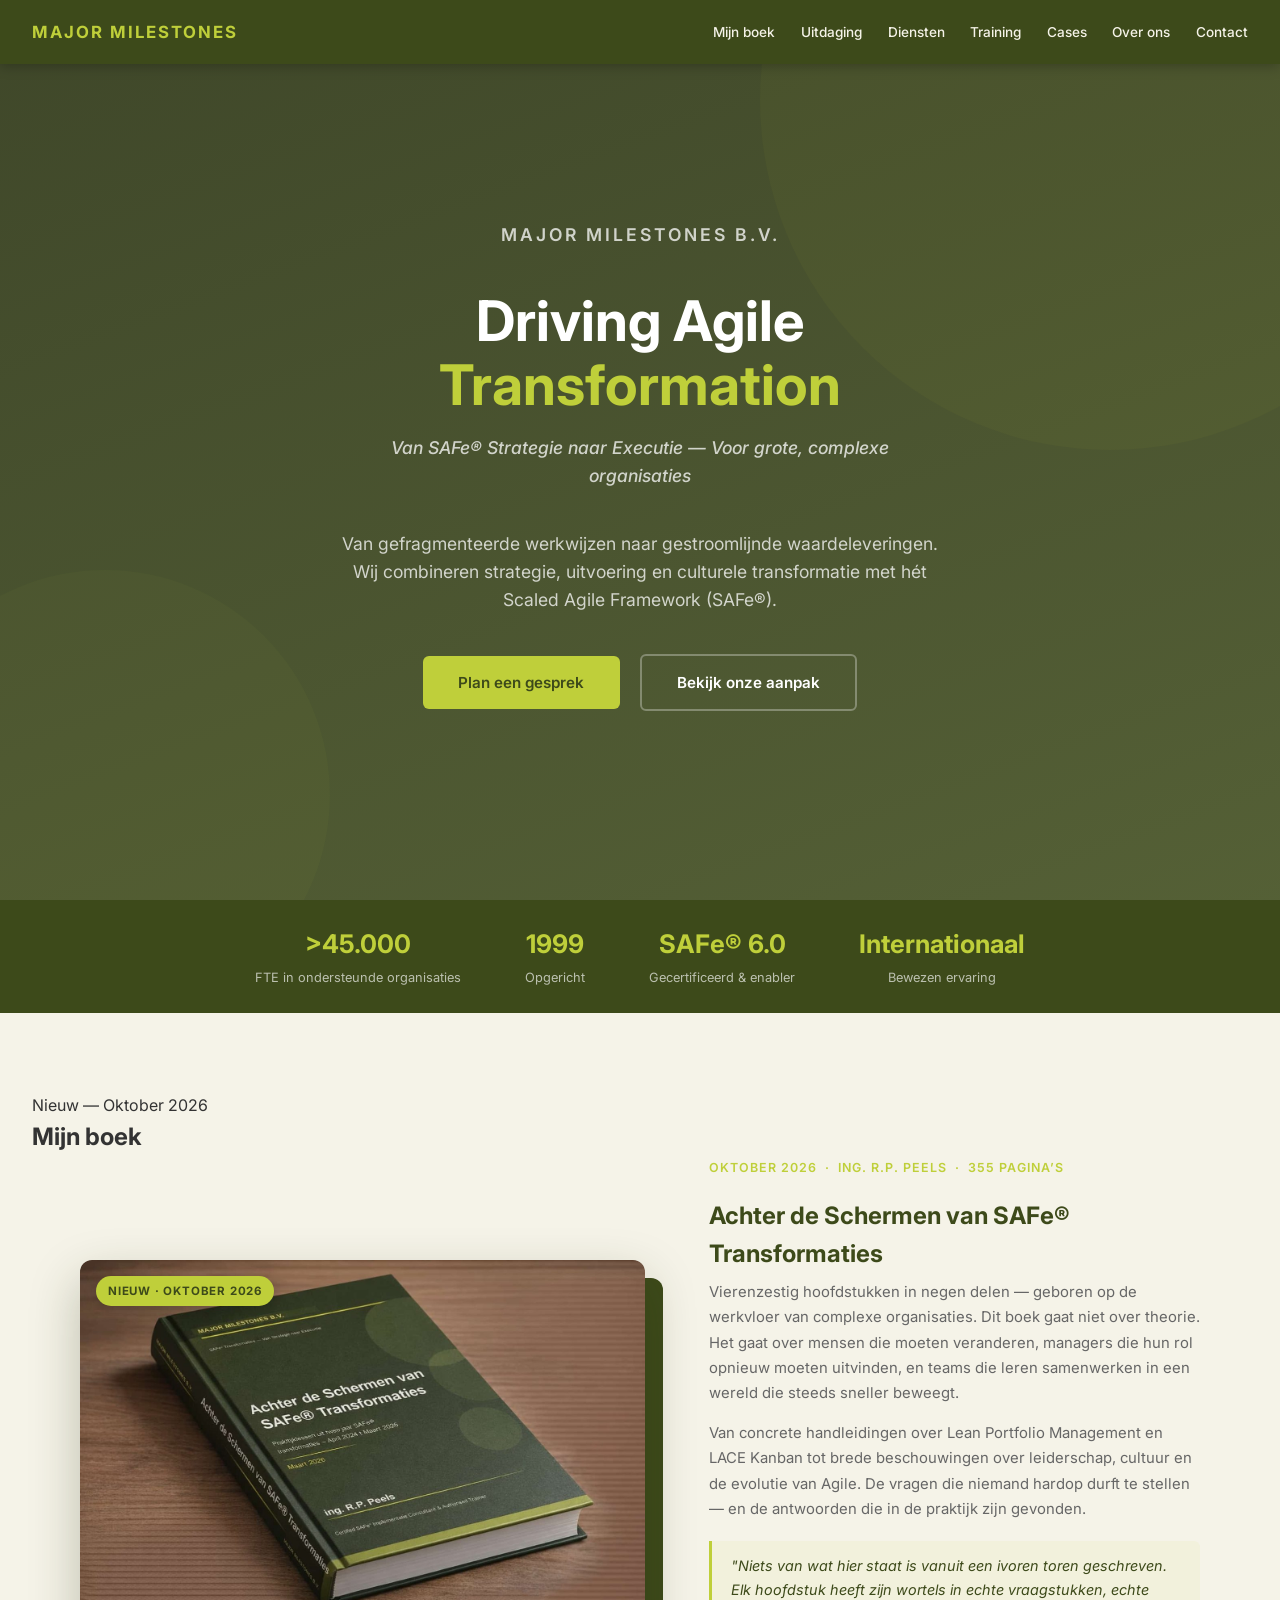
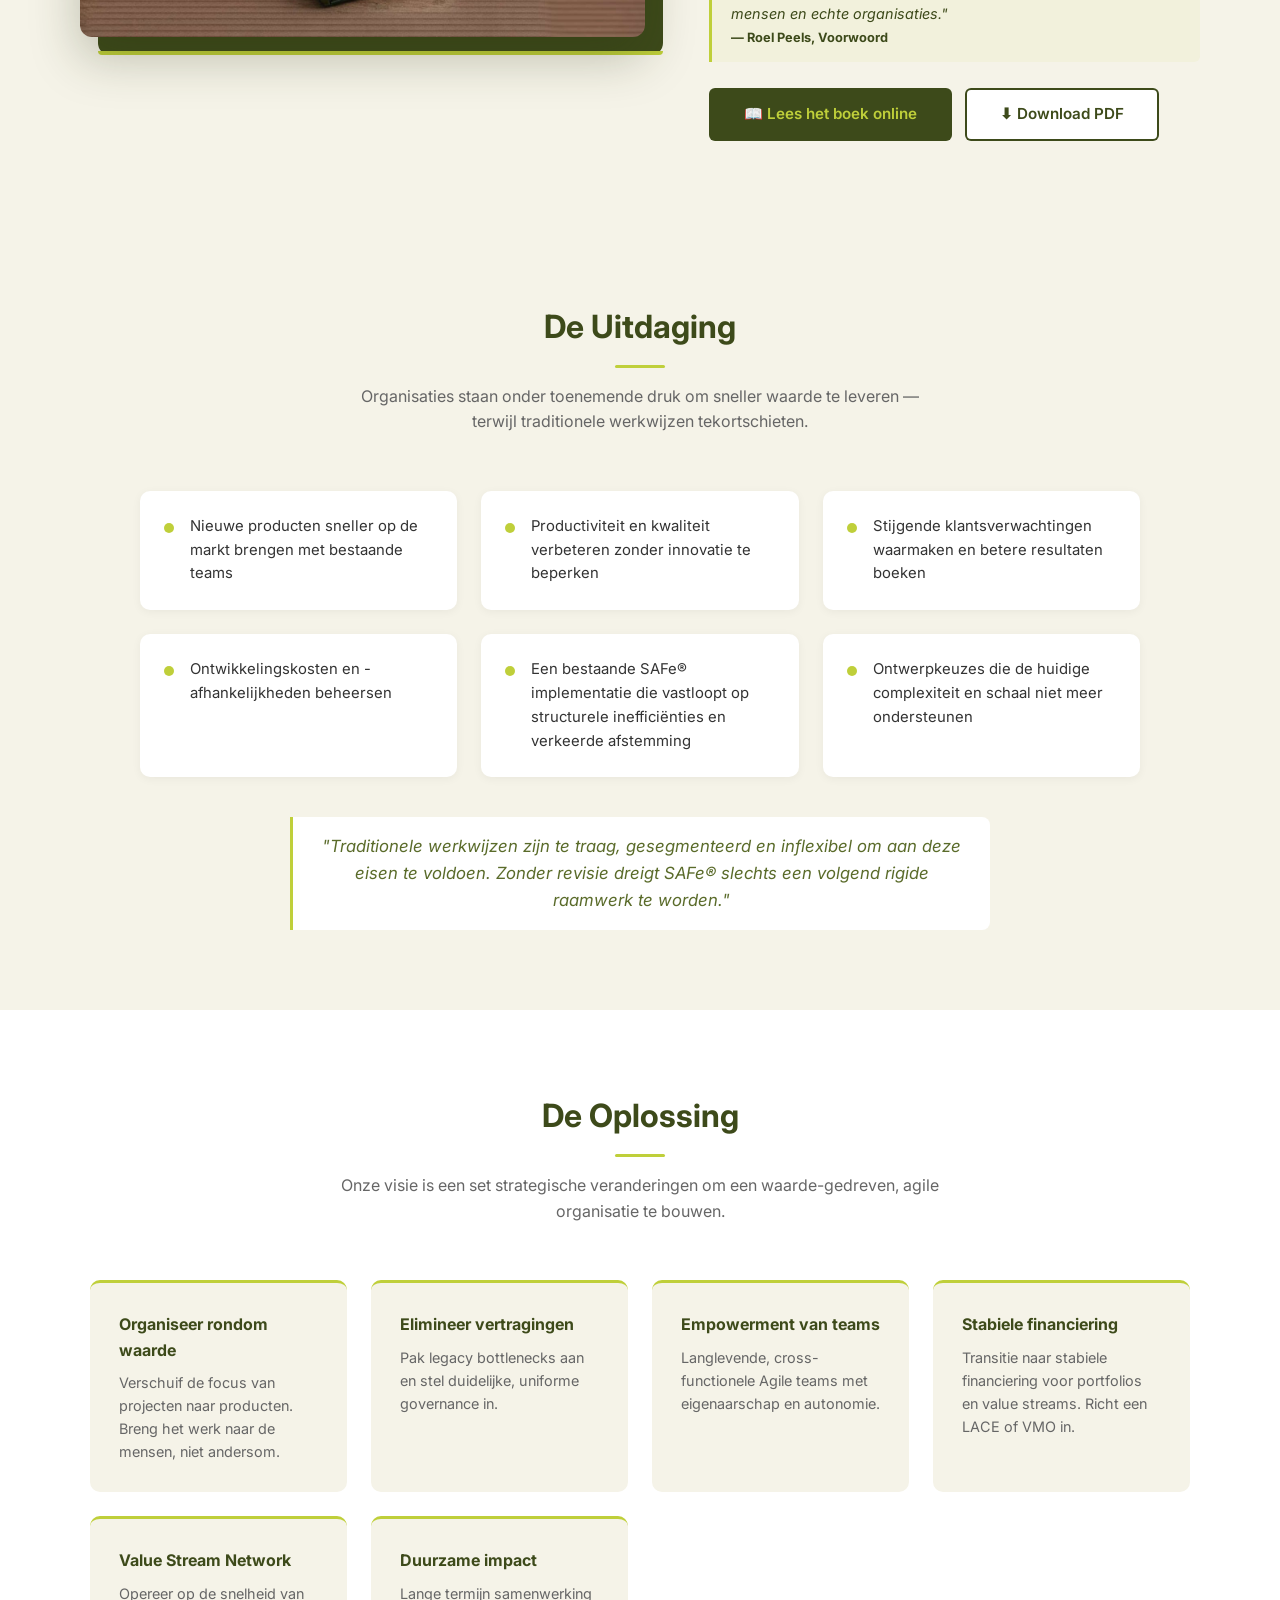
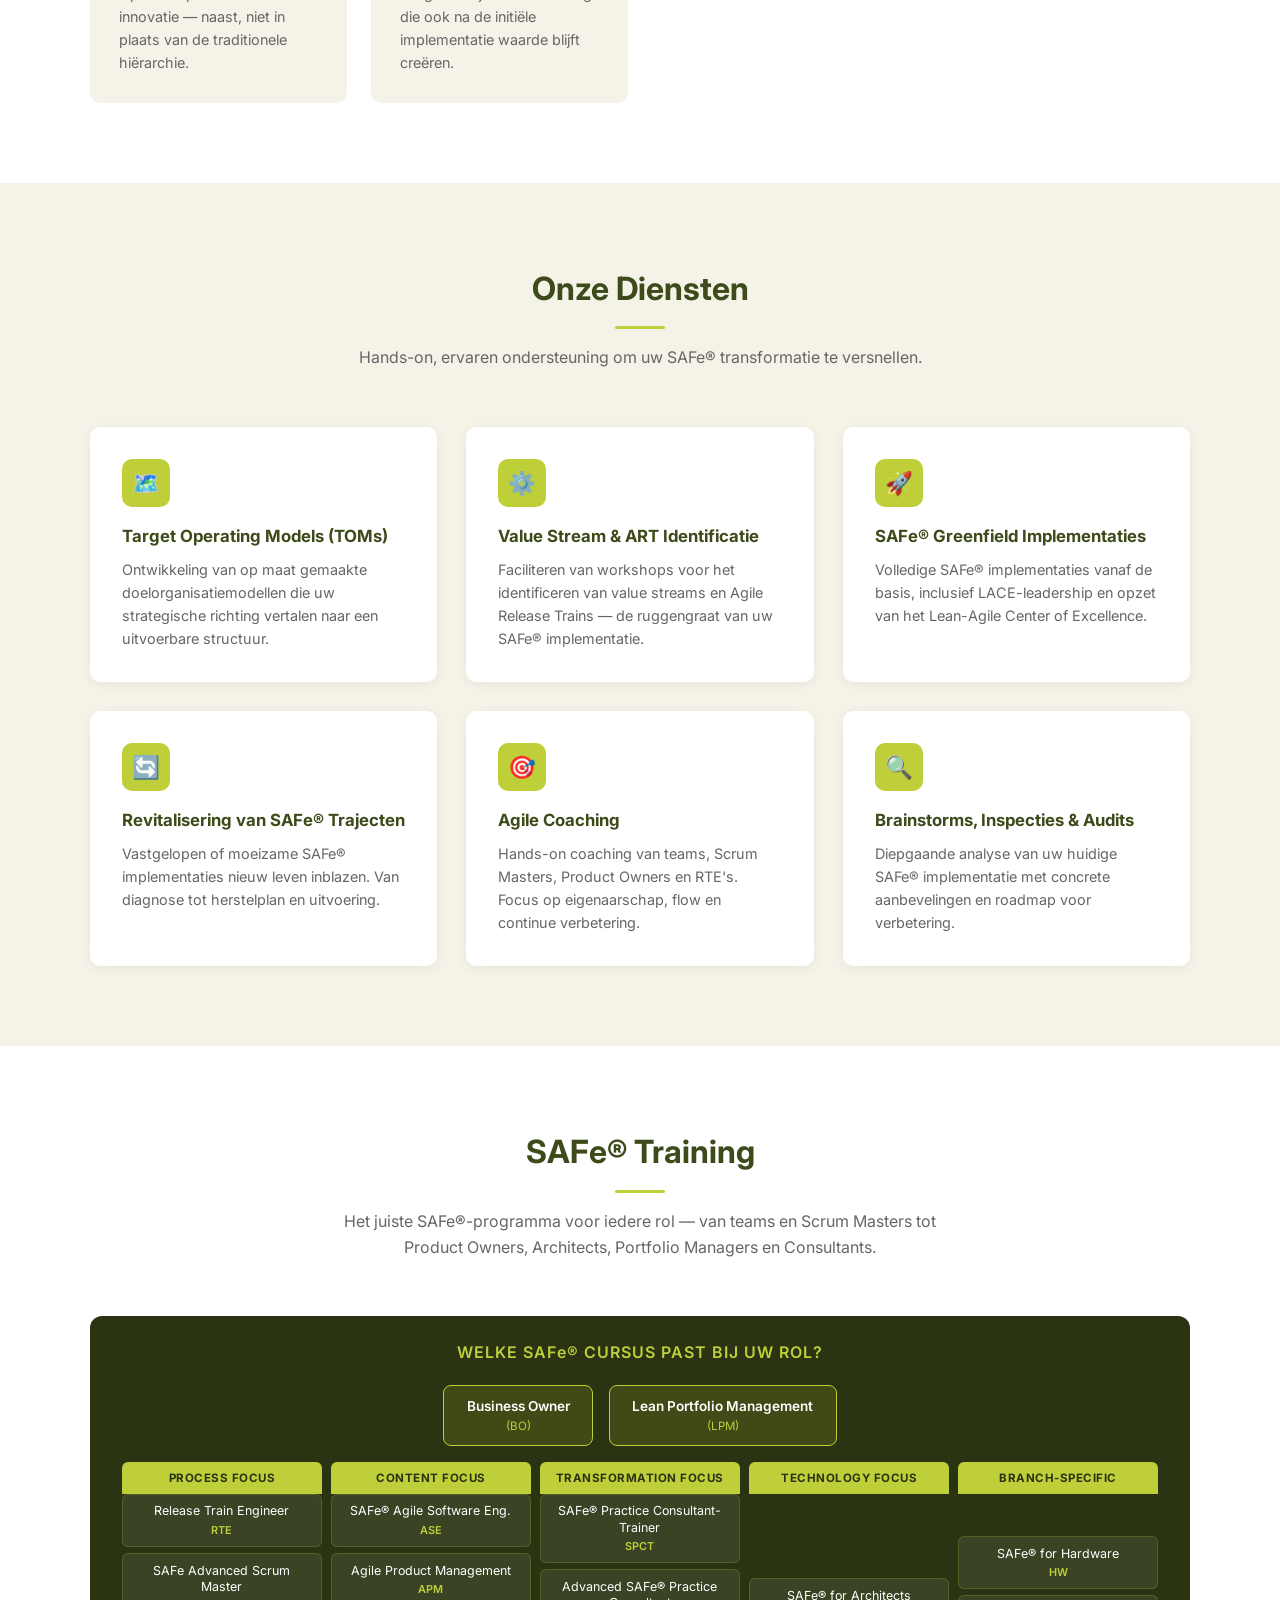
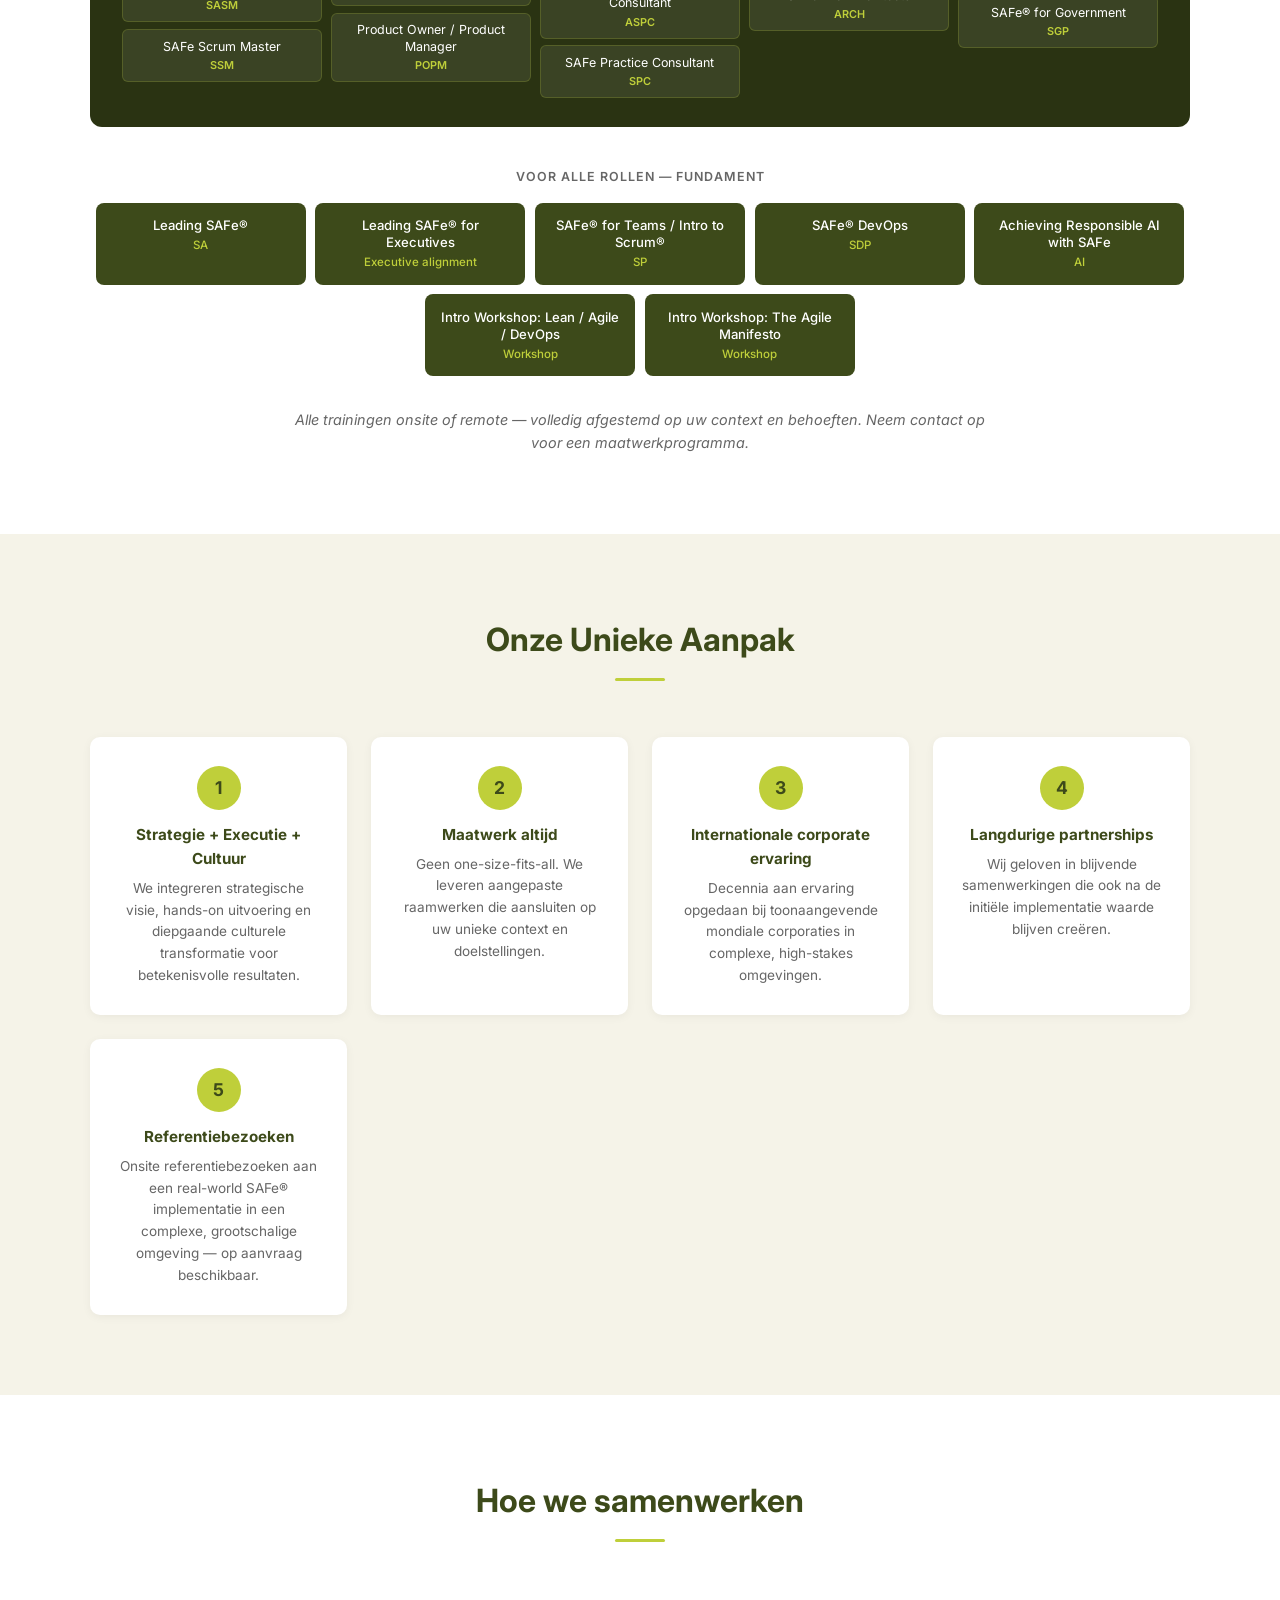
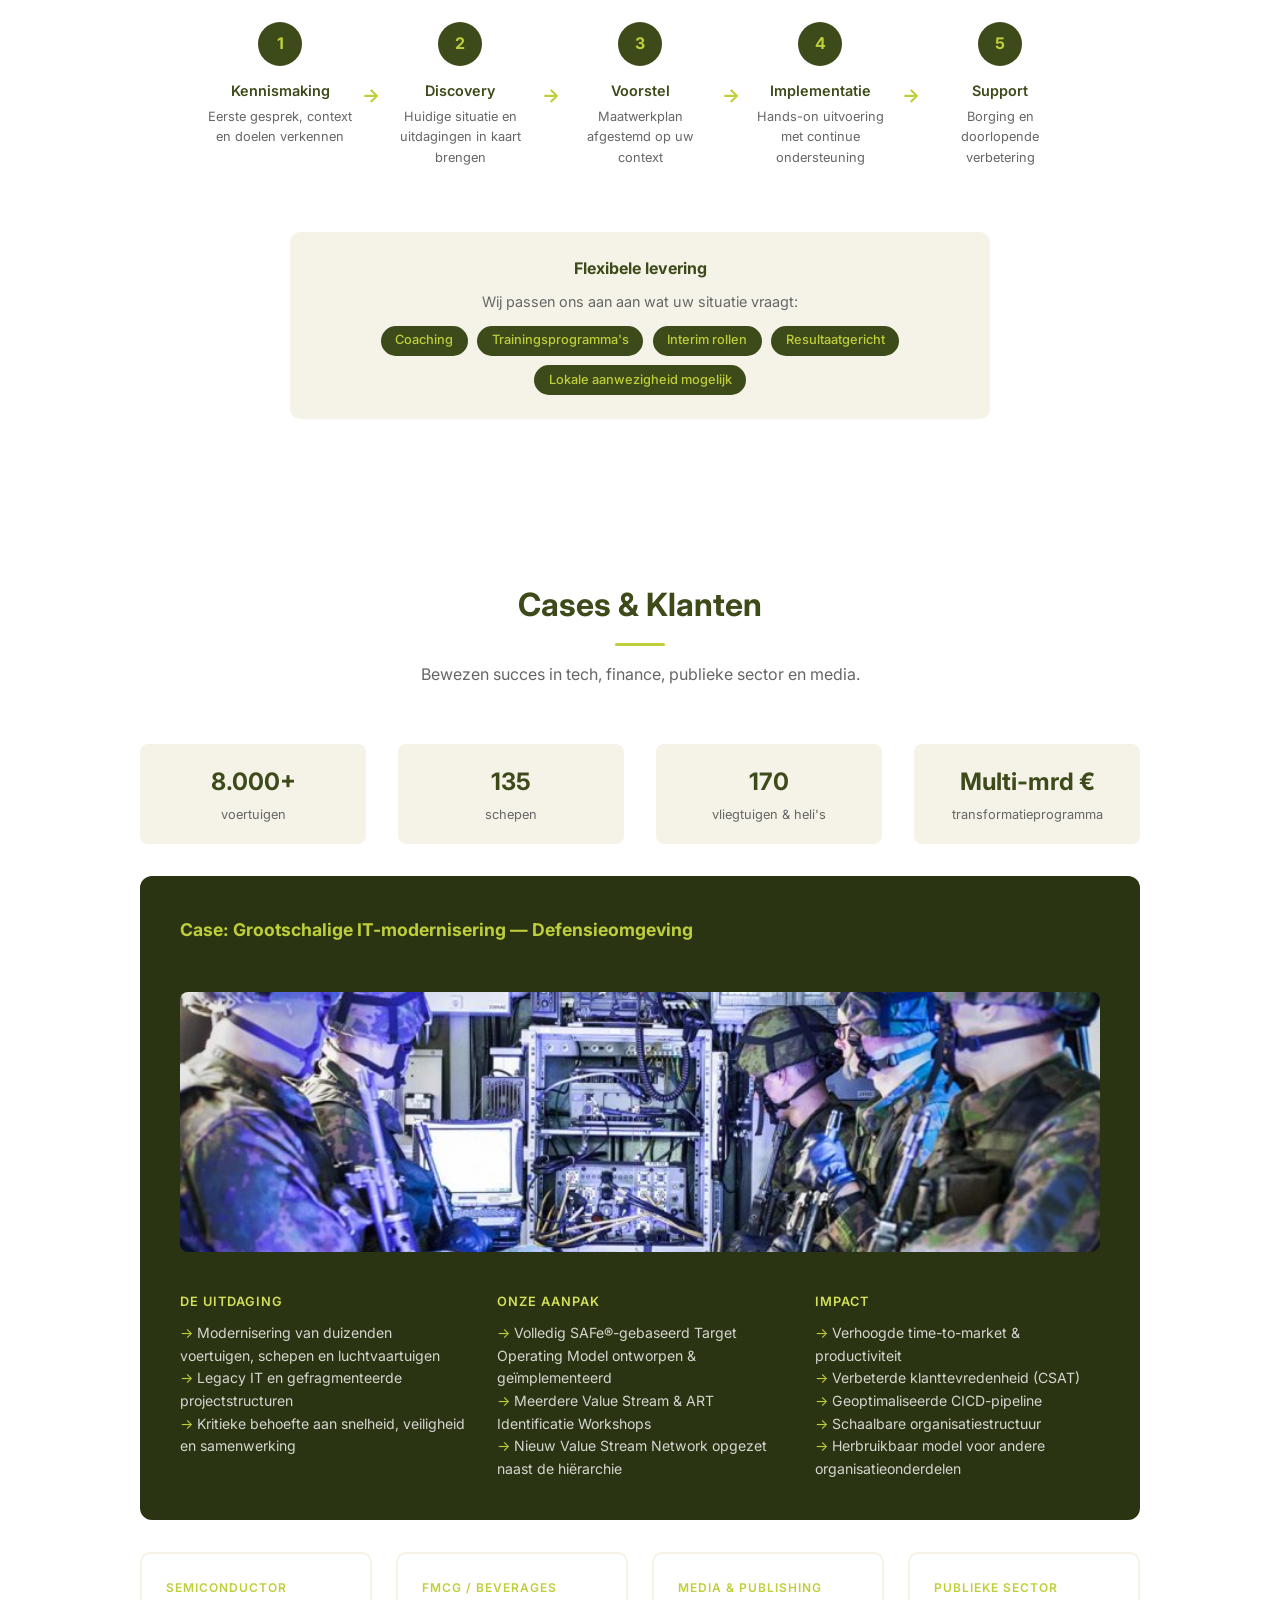
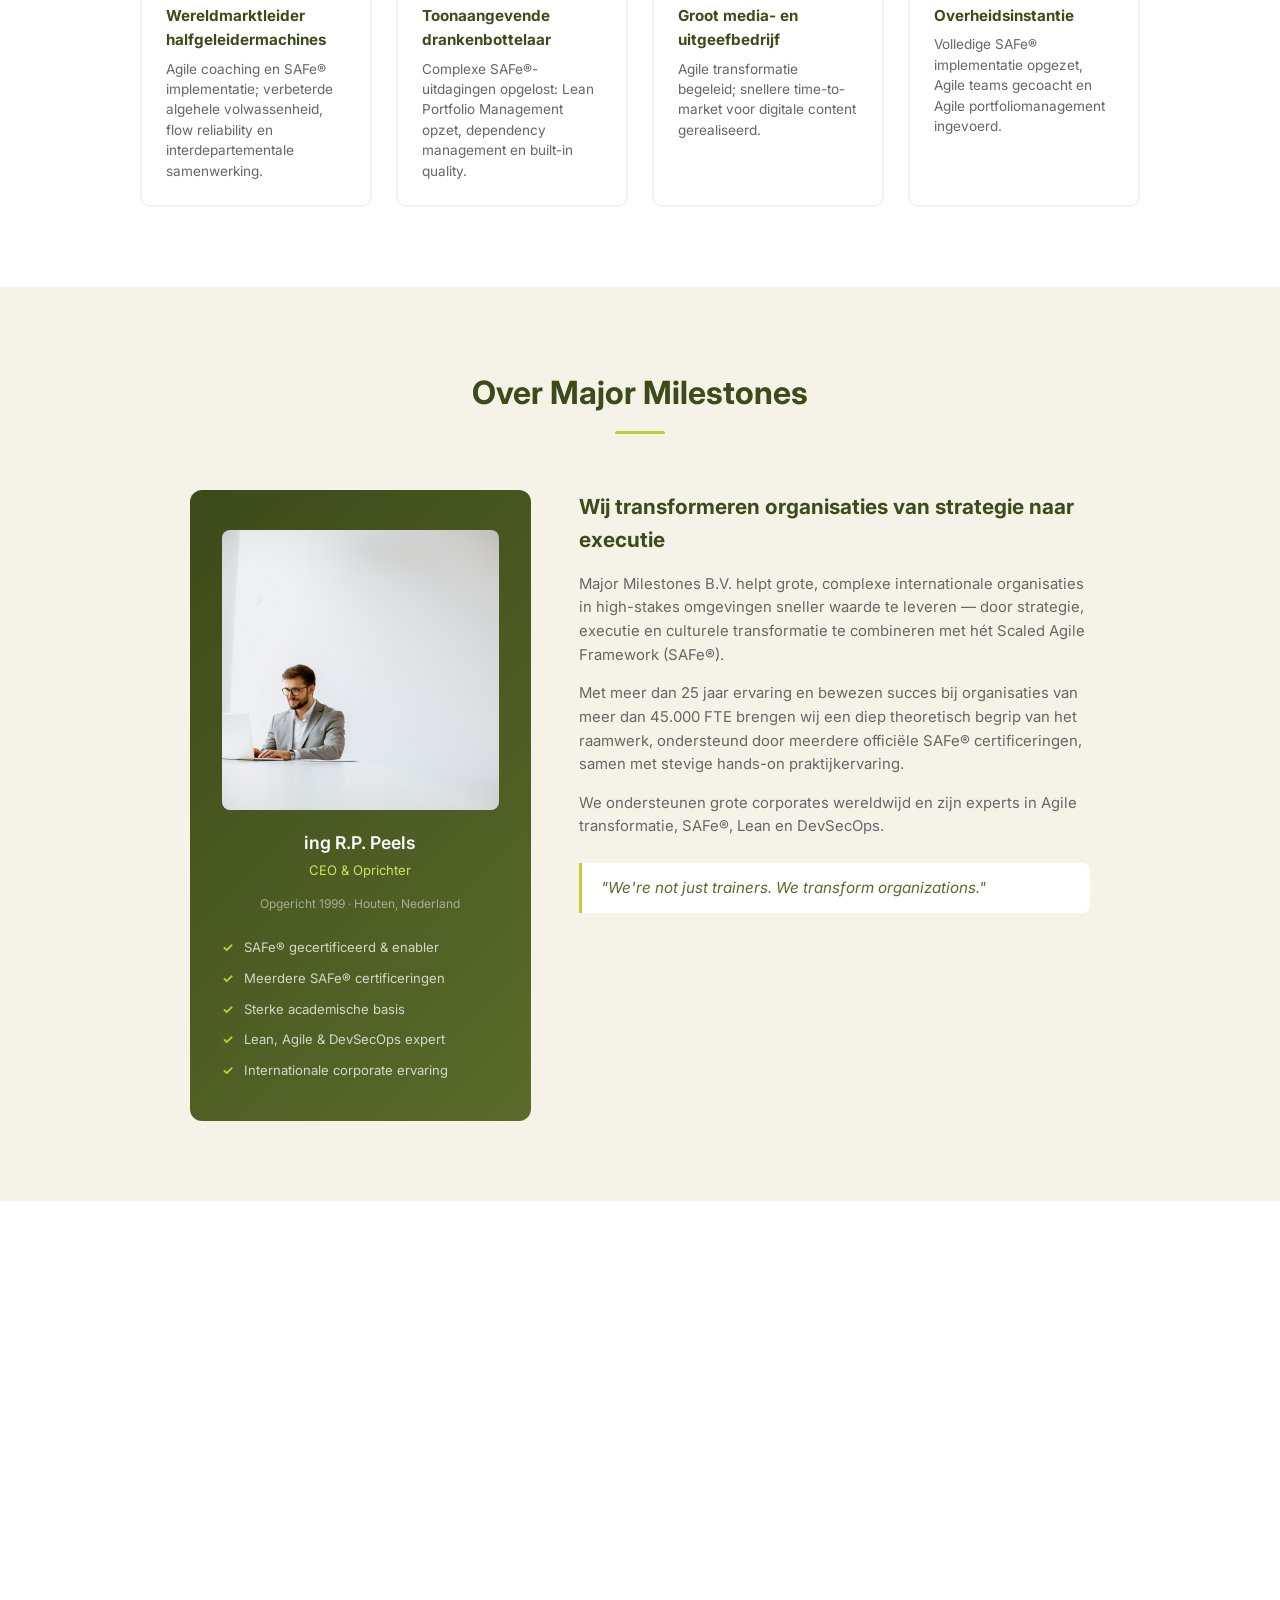
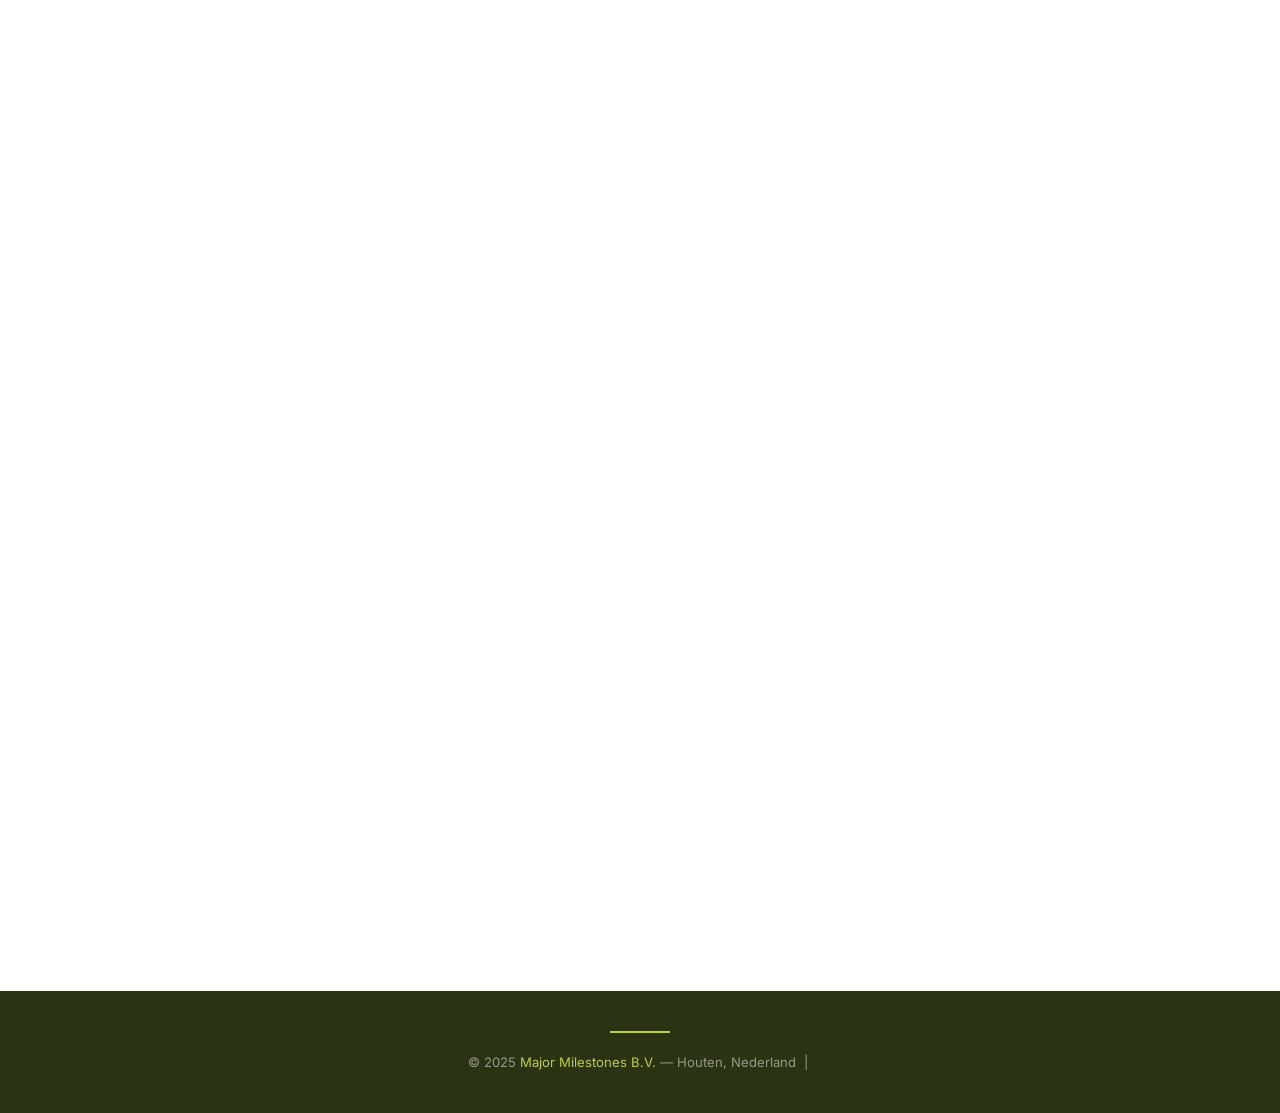
==== index.html @ 09422997 "Boek online bladeren op /boek/ + download PDF" ====
<!DOCTYPE html>
<html lang="nl">
<head>
    <meta charset="UTF-8">
    <meta name="viewport" content="width=device-width, initial-scale=1.0">
    <title>Major Milestones — SAFe® Transformaties</title>
    <meta name="description" content="Major Milestones B.V. — SAFe® Transformaties, Agile Coaching en Enterprise Consulting. Van Strategie naar Executie.">
    <link rel="preconnect" href="https://fonts.googleapis.com">
    <link href="https://fonts.googleapis.com/css2?family=Inter:wght@400;500;600;700&display=swap" rel="stylesheet">
    <style>
        *, *::before, *::after { margin: 0; padding: 0; box-sizing: border-box; }

        :root {
            --dark-olive: #3D4A1A;
            --lime: #BFCF3A;
            --mid-olive: #5A6B2A;
            --light-olive: #7A8C3A;
            --lime-light: #D4E05A;
            --cream: #F5F3E8;
            --dark-bg: #2A3312;
            --body-text: #333333;
            --subtext: #666666;
        }

        html { scroll-behavior: smooth; }

        body {
            font-family: 'Inter', Arial, Helvetica, sans-serif;
            color: var(--body-text);
            line-height: 1.6;
            background: #fff;
        }

        /* ── NAV ── */
        nav {
            position: fixed;
            top: 0; left: 0; right: 0;
            z-index: 100;
            background: var(--dark-olive);
            padding: 0 2rem;
            display: flex;
            align-items: center;
            justify-content: space-between;
            height: 64px;
            box-shadow: 0 2px 12px rgba(0,0,0,.25);
        }
        .nav-brand {
            color: var(--lime);
            font-weight: 700;
            font-size: 1.05rem;
            letter-spacing: 2px;
            text-transform: uppercase;
            text-decoration: none;
        }
        .nav-links { display: flex; gap: 1.6rem; list-style: none; }
        .nav-links a {
            color: var(--cream);
            text-decoration: none;
            font-size: .85rem;
            font-weight: 500;
            transition: color .2s;
        }
        .nav-links a:hover { color: var(--lime); }
        .hamburger {
            display: none;
            flex-direction: column;
            gap: 5px;
            cursor: pointer;
            background: none;
            border: none;
            padding: 4px;
        }
        .hamburger span { width: 24px; height: 2px; background: var(--cream); transition: .3s; }

        /* ── HERO ── */
        .hero {
            min-height: 100vh;
            display: flex;
            align-items: center;
            justify-content: center;
            text-align: center;
            background: linear-gradient(160deg, rgba(42,51,18,0.90) 0%, rgba(61,74,26,0.88) 100%);
            position: relative;
            overflow: hidden;
            padding: 6rem 2rem 4rem;
        }
        .hero-parallax-bg { display: none; }
        .hero::before {
            content: '';
            position: absolute;
            width: 700px; height: 700px;
            border-radius: 50%;
            background: var(--lime);
            opacity: .04;
            top: -250px; right: -180px;
        }
        .hero::after {
            content: '';
            position: absolute;
            width: 450px; height: 450px;
            border-radius: 50%;
            background: var(--lime);
            opacity: .03;
            bottom: -120px; left: -120px;
        }
        .hero-content { position: relative; z-index: 1; max-width: 780px; }
        .hero-label {
            color: var(--lime);
            font-size: .8rem;
            font-weight: 600;
            letter-spacing: 3px;
            text-transform: uppercase;
            margin-bottom: 1.2rem;
        }
        .hero h1 {
            color: #fff;
            font-size: clamp(2.2rem, 5vw, 3.5rem);
            font-weight: 700;
            line-height: 1.15;
            margin-bottom: 1rem;
        }
        .hero h1 span { color: var(--lime); }
        .hero-sub {
            color: var(--lime-light);
            font-size: 1.1rem;
            font-weight: 500;
            margin-bottom: 1rem;
            font-style: italic;
        }
        .hero p {
            color: rgba(255,255,255,.75);
            font-size: 1.1rem;
            max-width: 600px;
            margin: 0 auto 2.5rem;
        }
        .btn {
            display: inline-block;
            padding: .9rem 2.2rem;
            border-radius: 6px;
            font-weight: 600;
            font-size: .95rem;
            text-decoration: none;
            transition: all .25s;
        }
        .btn-primary { background: var(--lime); color: var(--dark-olive); }
        .btn-primary:hover { background: var(--lime-light); transform: translateY(-2px); box-shadow: 0 6px 20px rgba(191,207,58,.3); }
        .btn-outline { border: 2px solid rgba(255,255,255,.3); color: #fff; margin-left: 1rem; }
        .btn-outline:hover { border-color: var(--lime); color: var(--lime); }

        /* ── STATS BAR ── */
        .stats-bar {
            background: var(--dark-olive);
            padding: 1.5rem 2rem;
            display: flex;
            justify-content: center;
            gap: 4rem;
            flex-wrap: wrap;
        }
        .stats-bar .stat { text-align: center; }
        .stats-bar .stat .num { color: var(--lime); font-size: 1.6rem; font-weight: 700; }
        .stats-bar .stat .lbl { color: rgba(255,255,255,.65); font-size: .8rem; margin-top: .2rem; }

        /* ── SECTIONS ── */
        section { padding: 5rem 2rem; }
        .section-title {
            text-align: center;
            margin-bottom: 3.5rem;
        }
        .section-title h2 {
            color: var(--dark-olive);
            font-size: 2rem;
            font-weight: 700;
            margin-bottom: .5rem;
        }
        .section-title .accent-line {
            width: 50px; height: 3px;
            background: var(--lime);
            margin: .8rem auto 0;
            border-radius: 2px;
        }
        .section-title p {
            color: var(--subtext);
            margin-top: 1rem;
            max-width: 600px;
            margin-left: auto;
            margin-right: auto;
        }

        /* ── PROBLEEM ── */
        #probleem { background: var(--cream); }
        .problem-grid {
            display: grid;
            grid-template-columns: repeat(auto-fit, minmax(300px, 1fr));
            gap: 1.5rem;
            max-width: 1000px;
            margin: 0 auto;
        }
        .problem-item {
            display: flex;
            gap: 1rem;
            align-items: flex-start;
            background: #fff;
            border-radius: 10px;
            padding: 1.5rem;
            box-shadow: 0 2px 10px rgba(0,0,0,.05);
        }
        .problem-dot {
            flex-shrink: 0;
            width: 10px; height: 10px;
            border-radius: 50%;
            background: var(--lime);
            margin-top: .5rem;
        }
        .problem-item p { color: var(--body-text); font-size: .93rem; }
        .problem-quote {
            max-width: 700px;
            margin: 2.5rem auto 0;
            text-align: center;
            color: var(--mid-olive);
            font-style: italic;
            font-size: 1.05rem;
            border-left: 3px solid var(--lime);
            padding: 1rem 1.5rem;
            background: #fff;
            border-radius: 0 8px 8px 0;
        }

        /* ── OPLOSSING ── */
        #oplossing { background: #fff; }
        .solution-grid {
            display: grid;
            grid-template-columns: repeat(auto-fit, minmax(240px, 1fr));
            gap: 1.5rem;
            max-width: 1100px;
            margin: 0 auto;
        }
        .solution-card {
            background: var(--cream);
            border-radius: 10px;
            padding: 1.8rem;
            border-top: 3px solid var(--lime);
        }
        .solution-card h3 { color: var(--dark-olive); font-size: 1rem; margin-bottom: .5rem; }
        .solution-card p { color: var(--subtext); font-size: .9rem; }

        /* ── DIENSTEN ── */
        #diensten { background: var(--cream); }
        .services-grid {
            display: grid;
            grid-template-columns: repeat(auto-fit, minmax(300px, 1fr));
            gap: 1.8rem;
            max-width: 1100px;
            margin: 0 auto;
        }
        .service-card {
            background: #fff;
            border-radius: 10px;
            padding: 2rem;
            box-shadow: 0 2px 12px rgba(0,0,0,.06);
            transition: transform .25s, box-shadow .25s;
        }
        .service-card:hover { transform: translateY(-4px); box-shadow: 0 8px 30px rgba(0,0,0,.1); }
        .service-icon {
            width: 48px; height: 48px;
            border-radius: 10px;
            background: var(--lime);
            display: flex; align-items: center; justify-content: center;
            font-size: 1.4rem;
            margin-bottom: 1rem;
        }
        .service-card h3 { color: var(--dark-olive); font-size: 1.05rem; margin-bottom: .5rem; }
        .service-card p { color: var(--subtext); font-size: .9rem; line-height: 1.6; }

        /* ── TRAINING ── */
        #training { background: #fff; }
        .training-photo-banner {
            max-width: 1100px;
            margin: 0 auto 2.5rem;
            border-radius: 12px;
            overflow: hidden;
            height: 240px;
            position: relative;
        }
        .training-photo-banner img {
            width: 100%;
            height: 100%;
            object-fit: cover;
            object-position: center 40%;
            display: block;
        }
        .training-photo-banner::after {
            content: '';
            position: absolute;
            inset: 0;
            background: linear-gradient(to right, rgba(61,74,26,0.45) 0%, transparent 60%);
            pointer-events: none;
        }
        .training-intro {
            max-width: 700px;
            margin: 0 auto 2.5rem;
            text-align: center;
            color: var(--subtext);
        }
        .training-grid {
            display: grid;
            grid-template-columns: repeat(auto-fit, minmax(200px, 1fr));
            gap: 1rem;
            max-width: 1100px;
            margin: 0 auto 2rem;
        }
        .training-badge {
            background: var(--dark-olive);
            color: #fff;
            border-radius: 8px;
            padding: 1rem 1.2rem;
            font-size: .85rem;
            font-weight: 500;
            text-align: center;
            line-height: 1.4;
        }
        .training-badge span { display: block; color: var(--lime); font-size: .75rem; margin-top: .3rem; }
        .training-note {
            max-width: 700px;
            margin: 0 auto;
            text-align: center;
            color: var(--subtext);
            font-size: .9rem;
            font-style: italic;
        }

        /* ── AANPAK ── */
        #aanpak { background: var(--cream); }
        .aanpak-photo-banner {
            max-width: 1100px;
            margin: 0 auto 2.5rem;
            border-radius: 12px;
            overflow: hidden;
            height: 280px;
        }
        .aanpak-photo-banner img {
            width: 100%;
            height: 100%;
            object-fit: cover;
            object-position: center 30%;
            display: block;
        }
        .approach-grid {
            display: grid;
            grid-template-columns: repeat(auto-fit, minmax(220px, 1fr));
            gap: 1.5rem;
            max-width: 1100px;
            margin: 0 auto;
        }
        .approach-card {
            background: #fff;
            border-radius: 10px;
            padding: 1.8rem;
            text-align: center;
            box-shadow: 0 2px 10px rgba(0,0,0,.05);
        }
        .approach-num {
            width: 44px; height: 44px;
            border-radius: 50%;
            background: var(--lime);
            color: var(--dark-olive);
            font-weight: 700;
            font-size: 1.1rem;
            display: flex; align-items: center; justify-content: center;
            margin: 0 auto .8rem;
        }
        .approach-card h3 { color: var(--dark-olive); font-size: .95rem; margin-bottom: .4rem; }
        .approach-card p { color: var(--subtext); font-size: .85rem; }

        /* ── CASES ── */
        #cases { background: #fff; }
        .cases-wrapper {
            max-width: 1000px;
            margin: 0 auto;
        }
        .case-featured {
            background: var(--dark-bg);
            border-radius: 12px;
            padding: 2.5rem;
            color: #fff;
            margin-bottom: 2rem;
            display: grid;
            grid-template-columns: 1fr 1fr 1fr;
            gap: 2rem;
        }
        .case-featured h3 { color: var(--lime); font-size: 1.1rem; margin-bottom: 1rem; grid-column: 1/-1; }
        .case-image { grid-column: 1/-1; border-radius: 8px; overflow: hidden; height: 260px; margin-bottom: .5rem; }
        .case-image img { width: 100%; height: 100%; object-fit: cover; object-position: center 40%; display: block; }
        .case-col h4 { color: var(--lime-light); font-size: .8rem; font-weight: 600; letter-spacing: 1px; text-transform: uppercase; margin-bottom: .6rem; }
        .case-col p, .case-col ul { color: rgba(255,255,255,.8); font-size: .88rem; line-height: 1.6; }
        .case-col ul { list-style: none; }
        .case-col ul li::before { content: '→ '; color: var(--lime); }
        .case-stats {
            display: flex;
            gap: 2rem;
            flex-wrap: wrap;
            margin-bottom: 2rem;
        }
        .case-stat {
            background: var(--cream);
            border-radius: 8px;
            padding: 1.2rem 1.5rem;
            text-align: center;
            flex: 1;
            min-width: 140px;
        }
        .case-stat .n { color: var(--dark-olive); font-size: 1.5rem; font-weight: 700; }
        .case-stat .l { color: var(--subtext); font-size: .8rem; margin-top: .2rem; }
        .clients-grid {
            display: grid;
            grid-template-columns: repeat(auto-fit, minmax(220px, 1fr));
            gap: 1.5rem;
        }
        .client-card {
            border: 2px solid var(--cream);
            border-radius: 10px;
            padding: 1.5rem;
            transition: border-color .2s;
        }
        .client-card:hover { border-color: var(--lime); }
        .client-card .industry {
            color: var(--lime);
            font-size: .75rem;
            font-weight: 600;
            letter-spacing: 1px;
            text-transform: uppercase;
            margin-bottom: .4rem;
        }
        .client-card h4 { color: var(--dark-olive); font-size: .95rem; margin-bottom: .4rem; }
        .client-card p { color: var(--subtext); font-size: .85rem; line-height: 1.5; }

        /* ── OVER ── */
        #over { background: var(--cream); }
        .about-wrapper {
            max-width: 900px;
            margin: 0 auto;
            display: grid;
            grid-template-columns: 1fr 1.5fr;
            gap: 3rem;
            align-items: start;
        }
        .about-visual {
            background: linear-gradient(135deg, var(--dark-olive), var(--mid-olive));
            border-radius: 12px;
            padding: 2.5rem 2rem;
            text-align: center;
            color: #fff;
            overflow: hidden;
        }
        .about-photo {
            width: 100%;
            height: 280px;
            object-fit: cover;
            object-position: center top;
            border-radius: 8px;
            margin-bottom: 1.2rem;
            display: block;
        }
        .about-visual .initials { font-size: 2.8rem; font-weight: 700; color: var(--lime); margin-bottom: .4rem; }
        .about-visual .name { font-size: 1.1rem; font-weight: 600; }
        .about-visual .role { color: var(--lime-light); font-size: .82rem; margin-top: .2rem; }
        .about-visual .founded { color: rgba(255,255,255,.5); font-size: .75rem; margin-top: .8rem; }
        .about-facts {
            margin-top: 1.5rem;
            display: flex;
            flex-direction: column;
            gap: .6rem;
        }
        .about-fact {
            display: flex;
            gap: .6rem;
            align-items: center;
            font-size: .82rem;
            color: rgba(255,255,255,.75);
        }
        .about-fact::before { content: '✓'; color: var(--lime); font-weight: 700; }
        .about-text h3 { color: var(--dark-olive); font-size: 1.3rem; margin-bottom: 1rem; }
        .about-text p { color: var(--subtext); font-size: .93rem; margin-bottom: .9rem; }
        .quote-block {
            margin-top: 1.5rem;
            border-left: 3px solid var(--lime);
            padding: .8rem 1.2rem;
            background: #fff;
            border-radius: 0 8px 8px 0;
            font-style: italic;
            color: var(--mid-olive);
            font-size: .95rem;
        }

        /* ── WERKWIJZE ── */
        #werkwijze { background: #fff; }
        .phases {
            display: flex;
            gap: 0;
            max-width: 900px;
            margin: 0 auto;
            flex-wrap: wrap;
        }
        .phase {
            flex: 1;
            min-width: 150px;
            text-align: center;
            padding: 1.5rem 1rem;
            position: relative;
        }
        .phase:not(:last-child)::after {
            content: '→';
            position: absolute;
            right: -10px;
            top: 50%;
            transform: translateY(-50%);
            color: var(--lime);
            font-size: 1.2rem;
            font-weight: 700;
        }
        .phase-num {
            width: 44px; height: 44px;
            border-radius: 50%;
            background: var(--dark-olive);
            color: var(--lime);
            display: flex; align-items: center; justify-content: center;
            font-weight: 700;
            font-size: 1rem;
            margin: 0 auto .8rem;
        }
        .phase h3 { color: var(--dark-olive); font-size: .9rem; font-weight: 600; margin-bottom: .3rem; }
        .phase p { color: var(--subtext); font-size: .8rem; }
        .delivery-note {
            max-width: 700px;
            margin: 2.5rem auto 0;
            background: var(--cream);
            border-radius: 10px;
            padding: 1.5rem;
            text-align: center;
        }
        .delivery-note h4 { color: var(--dark-olive); margin-bottom: .5rem; }
        .delivery-note p { color: var(--subtext); font-size: .9rem; }
        .delivery-tags {
            display: flex;
            gap: .6rem;
            flex-wrap: wrap;
            justify-content: center;
            margin-top: .8rem;
        }
        .delivery-tag {
            background: var(--dark-olive);
            color: var(--lime);
            padding: .3rem .9rem;
            border-radius: 20px;
            font-size: .8rem;
            font-weight: 500;
        }

        /* ── NEXT STEPS ── */
        #next-steps { background: var(--dark-bg); }
        #next-steps .section-title h2 { color: #fff; }
        #next-steps .section-title p { color: rgba(255,255,255,.6); }
        .steps-grid {
            display: grid;
            grid-template-columns: repeat(auto-fit, minmax(240px, 1fr));
            gap: 1.5rem;
            max-width: 1000px;
            margin: 0 auto;
        }
        .next-step-card {
            background: rgba(255,255,255,.06);
            border: 1px solid rgba(191,207,58,.2);
            border-radius: 10px;
            padding: 1.8rem;
            transition: background .25s, border-color .25s;
        }
        .next-step-card:hover { background: rgba(255,255,255,.1); border-color: var(--lime); }
        .step-icon { font-size: 1.8rem; margin-bottom: .8rem; }
        .next-step-card h3 { color: var(--lime); font-size: .95rem; margin-bottom: .4rem; }
        .next-step-card p { color: rgba(255,255,255,.65); font-size: .85rem; line-height: 1.5; }

        /* ── BOEK ── */
        #boek { background: var(--cream); }
        .boek-wrapper {
            max-width: 1120px;
            margin: 0 auto;
            display: grid;
            grid-template-columns: 1.15fr 1fr;
            gap: 4rem;
            align-items: center;
        }
        /* Boekfoto */
        .boek-foto { position: relative; display: block; text-decoration: none; }
        .boek-foto::before {               /* olijf achtergrondvlak, verschoven */
            content: '';
            position: absolute;
            inset: 18px -18px -18px 18px;
            background: var(--dark-olive);
            border-radius: 12px;
        }
        .boek-foto::after {                /* limoen accentlijn */
            content: '';
            position: absolute;
            left: 18px; right: -18px; bottom: -18px;
            height: 4px;
            background: var(--lime);
            border-radius: 0 0 12px 12px;
        }
        .boek-foto-frame {
            position: relative;
            z-index: 1;
            border-radius: 12px;
            overflow: hidden;
            box-shadow: 0 20px 50px rgba(42,51,18,.28);
        }
        .boek-foto img { display: block; width: 100%; height: auto; transition: transform .7s cubic-bezier(.2,.8,.2,1); }
        .boek-foto:hover img { transform: scale(1.04); }
        .boek-badge {
            position: absolute;
            top: 1rem; left: 1rem;
            z-index: 2;
            background: var(--lime);
            color: var(--dark-olive);
            font-size: .72rem;
            font-weight: 700;
            letter-spacing: .8px;
            text-transform: uppercase;
            padding: .35rem .75rem;
            border-radius: 20px;
            box-shadow: 0 4px 14px rgba(0,0,0,.2);
        }
        .boek-lees {
            position: absolute;
            left: 0; right: 0; bottom: 0;
            z-index: 2;
            padding: 2.5rem 1.4rem 1.1rem;
            background: linear-gradient(to top, rgba(42,51,18,.92), rgba(42,51,18,0));
            color: #fff;
            font-weight: 600;
            font-size: .92rem;
            display: flex;
            justify-content: space-between;
            align-items: center;
            opacity: 0;
            transform: translateY(8px);
            transition: opacity .35s, transform .35s;
        }
        .boek-lees span:last-child { color: var(--lime); }
        .boek-foto:hover .boek-lees { opacity: 1; transform: none; }
        .boek-acties { display: flex; gap: .8rem; flex-wrap: wrap; margin-top: 1.6rem; }
        .btn-boek { background: var(--dark-olive); color: var(--lime); }
        .btn-boek:hover { background: var(--mid-olive); transform: translateY(-2px); box-shadow: 0 6px 20px rgba(61,74,26,.25); }
        .btn-boek-dl { background: #fff; color: var(--dark-olive); box-shadow: inset 0 0 0 2px var(--dark-olive); }
        .btn-boek-dl:hover { background: var(--lime-light); box-shadow: inset 0 0 0 2px var(--lime-light); transform: translateY(-2px); }
        /* Book text */
        .boek-tekst h3 { color: var(--dark-olive); font-size: 1.5rem; margin-bottom: .4rem; }
        .boek-tekst .boek-meta { color: var(--lime); font-size: .78rem; font-weight: 600; letter-spacing: 1px; text-transform: uppercase; margin-bottom: 1.2rem; }
        .boek-tekst p { color: var(--subtext); font-size: .93rem; line-height: 1.7; margin-bottom: .9rem; }
        .boek-quote {
            border-left: 3px solid var(--lime);
            padding: .8rem 1.2rem;
            margin: 1.2rem 0 1.5rem;
            background: rgba(191,207,58,.07);
            border-radius: 0 6px 6px 0;
            color: var(--dark-olive);
            font-style: italic;
            font-size: .9rem;
            line-height: 1.65;
        }
        @media(max-width:700px) {
            .boek-wrapper { grid-template-columns: 1fr; text-align: center; }
            .boek-foto { margin: 0 18px 2.5rem 0; }
            .boek-lees { opacity: 1; transform: none; }
            .boek-lees span:first-child { display: none; }
            .boek-lees { justify-content: flex-end; }
            .boek-acties { justify-content: center; }
        }

        /* ── CONTACT ── */
        #contact { background: #fff; }
        .contact-wrapper {
            max-width: 600px;
            margin: 0 auto;
            text-align: center;
        }
        .contact-info {
            display: flex;
            flex-direction: column;
            gap: 1rem;
            margin-top: 2rem;
            align-items: center;
        }
        .contact-item {
            display: flex;
            align-items: center;
            gap: .8rem;
            font-size: .95rem;
            color: var(--body-text);
        }
        .contact-item .icon {
            width: 40px; height: 40px;
            border-radius: 8px;
            background: var(--lime);
            display: flex; align-items: center; justify-content: center;
            font-size: 1rem;
            flex-shrink: 0;
        }
        .contact-item a { color: var(--dark-olive); text-decoration: none; font-weight: 500; }
        .contact-item a:hover { color: var(--light-olive); }
        .contact-cta { margin-top: 2.5rem; display: flex; gap: 1rem; justify-content: center; flex-wrap: wrap; }
        .btn-contact { background: var(--dark-olive); color: var(--lime); }
        .btn-contact:hover { background: var(--mid-olive); transform: translateY(-2px); }
        .btn-contact-secondary { background: var(--cream); color: var(--dark-olive); }
        .btn-contact-secondary:hover { background: var(--lime-light); transform: translateY(-2px); }

        /* ── FOOTER ── */
        footer {
            background: var(--dark-bg);
            color: rgba(255,255,255,.5);
            text-align: center;
            padding: 2.5rem 2rem;
            font-size: .82rem;
        }
        footer .lime-line { width: 60px; height: 2px; background: var(--lime); margin: 0 auto 1.2rem; }
        footer a { color: var(--lime); text-decoration: none; }

        /* ── TRAINING MATRIX ── */
        .training-intro-text {
            max-width: 700px;
            margin: 0 auto 2.5rem;
            text-align: center;
            color: var(--subtext);
        }
        .training-which {
            max-width: 1100px;
            margin: 0 auto 2.5rem;
            background: var(--dark-bg);
            border-radius: 12px;
            padding: 1.5rem 2rem 1rem;
            text-align: center;
        }
        .training-which h3 {
            color: var(--lime);
            font-size: 1rem;
            font-weight: 600;
            letter-spacing: 1px;
            margin-bottom: 1.2rem;
        }
        .training-top-roles {
            display: flex;
            justify-content: center;
            gap: 1rem;
            margin-bottom: 1rem;
        }
        .training-top-role {
            background: rgba(191,207,58,.15);
            border: 1px solid var(--lime);
            border-radius: 8px;
            padding: .6rem 1.4rem;
            color: #fff;
            font-size: .85rem;
            font-weight: 600;
        }
        .training-top-role span { display: block; color: var(--lime); font-size: .72rem; font-weight: 400; }
        .training-columns {
            display: grid;
            grid-template-columns: repeat(5, 1fr);
            gap: .6rem;
            margin-bottom: .8rem;
        }
        .training-col-header {
            background: var(--lime);
            color: var(--dark-bg);
            font-size: .72rem;
            font-weight: 700;
            letter-spacing: .5px;
            text-transform: uppercase;
            padding: .4rem .5rem;
            border-radius: 6px 6px 0 0;
            text-align: center;
        }
        .training-col-courses {
            display: flex;
            flex-direction: column;
            gap: .4rem;
        }
        .training-course-badge {
            background: rgba(255,255,255,.08);
            border: 1px solid rgba(191,207,58,.2);
            border-radius: 6px;
            padding: .55rem .6rem;
            color: #fff;
            font-size: .78rem;
            text-align: center;
            line-height: 1.3;
        }
        .training-course-badge .abbr {
            display: block;
            color: var(--lime);
            font-size: .68rem;
            margin-top: .2rem;
            font-weight: 600;
        }
        .training-course-badge.empty {
            background: transparent;
            border-color: transparent;
            pointer-events: none;
        }
        .training-foundation {
            max-width: 1100px;
            margin: 0 auto 2rem;
        }
        .training-foundation h4 {
            text-align: center;
            color: var(--subtext);
            font-size: .78rem;
            font-weight: 600;
            text-transform: uppercase;
            letter-spacing: 1px;
            margin-bottom: 1rem;
        }
        .training-foundation-grid {
            display: flex;
            flex-wrap: wrap;
            justify-content: center;
            gap: .6rem;
        }
        .foundation-badge {
            background: var(--dark-olive);
            color: #fff;
            border-radius: 8px;
            padding: .9rem 1rem;
            font-size: .82rem;
            font-weight: 500;
            width: 210px;
            text-align: center;
            line-height: 1.3;
        }
        .foundation-badge .abbr {
            display: block;
            color: var(--lime);
            font-size: .72rem;
            margin-top: .25rem;
        }
        .training-cta-note {
            max-width: 700px;
            margin: 0 auto;
            text-align: center;
            color: var(--subtext);
            font-size: .9rem;
            font-style: italic;
        }
        @media (max-width: 768px) {
            .training-columns { grid-template-columns: 1fr 1fr; }
            .training-top-roles { flex-wrap: wrap; }
        }

        /* ── RESPONSIVE ── */
        @media (max-width: 768px) {
            .nav-links { display: none; }
            .hamburger { display: flex; }
            .nav-links.open {
                display: flex;
                flex-direction: column;
                position: absolute;
                top: 64px; left: 0; right: 0;
                background: var(--dark-olive);
                padding: 1.5rem 2rem;
                gap: 1rem;
                box-shadow: 0 8px 20px rgba(0,0,0,.3);
            }
            .about-wrapper { grid-template-columns: 1fr; }
            .case-featured { grid-template-columns: 1fr; }
            .phase::after { display: none; }
            .phases { flex-direction: column; }
            .stats-bar { gap: 2rem; }
            .btn-outline { margin-left: 0; margin-top: .8rem; display: block; text-align: center; }
        }
    </style>
</head>
<body>

<!-- NAV -->
<nav>
    <a href="#" class="nav-brand">Major Milestones</a>
    <ul class="nav-links" id="navLinks">
        <li><a href="#boek">Mijn boek</a></li>
        <li><a href="#probleem">Uitdaging</a></li>
        <li><a href="#diensten">Diensten</a></li>
        <li><a href="#training">Training</a></li>
        <li><a href="#cases">Cases</a></li>
        <li><a href="#over">Over ons</a></li>
        <li><a href="#contact">Contact</a></li>
    </ul>
    <button class="hamburger" id="hamburger" aria-label="Menu">
        <span></span><span></span><span></span>
    </button>
</nav>

<!-- HERO -->
<section class="hero">
    <div class="hero-parallax-bg" id="heroBg"></div>
    <div class="hero-content">
        <p class="hero-label">Major Milestones B.V.</p>
        <h1>Driving Agile<br><span>Transformation</span></h1>
        <p class="hero-sub">Van SAFe® Strategie naar Executie — Voor grote, complexe organisaties</p>
        <p>Van gefragmenteerde werkwijzen naar gestroomlijnde waardeleveringen. Wij combineren strategie, uitvoering en culturele transformatie met hét Scaled Agile Framework (SAFe®).</p>
        <div>
            <a href="#contact" class="btn btn-primary">Plan een gesprek</a>
            <a href="#aanpak" class="btn btn-outline">Bekijk onze aanpak</a>
        </div>
    </div>
</section>

<!-- STATS BAR -->
<div class="stats-bar">
    <div class="stat">
        <div class="num">&gt;45.000</div>
        <div class="lbl">FTE in ondersteunde organisaties</div>
    </div>
    <div class="stat">
        <div class="num">1999</div>
        <div class="lbl">Opgericht</div>
    </div>
    <div class="stat">
        <div class="num">SAFe® 6.0</div>
        <div class="lbl">Gecertificeerd &amp; enabler</div>
    </div>
    <div class="stat">
        <div class="num">Internationaal</div>
        <div class="lbl">Bewezen ervaring</div>
    </div>
</div>

<!-- BOEK -->
<section id="boek">
    <div class="section-header">
        <div class="lbl">Nieuw — Oktober 2026</div>
        <h2>Mijn boek</h2>
        <div class="accent-line"></div>
    </div>
    <div class="boek-wrapper">
        <a class="boek-foto" href="boek/" title="Lees het boek online">
            <span class="boek-badge">Nieuw · Oktober 2026</span>
            <div class="boek-foto-frame">
                <img src="images/boek-foto.jpg" alt="Het boek Achter de Schermen van SAFe® Transformaties door ing. R.P. Peels" width="1400" height="933" loading="lazy">
                <div class="boek-lees"><span>Blader door het boek</span><span>Lees online →</span></div>
            </div>
        </a>
        <div class="boek-tekst">
            <p class="boek-meta">Oktober 2026 &nbsp;·&nbsp; ing. R.P. Peels &nbsp;·&nbsp; 355 pagina’s</p>
            <h3>Achter de Schermen van SAFe® Transformaties</h3>
            <p>Vierenzestig hoofdstukken in negen delen — geboren op de werkvloer van complexe organisaties. Dit boek gaat niet over theorie. Het gaat over mensen die moeten veranderen, managers die hun rol opnieuw moeten uitvinden, en teams die leren samenwerken in een wereld die steeds sneller beweegt.</p>
            <p>Van concrete handleidingen over Lean Portfolio Management en LACE Kanban tot brede beschouwingen over leiderschap, cultuur en de evolutie van Agile. De vragen die niemand hardop durft te stellen — en de antwoorden die in de praktijk zijn gevonden.</p>
            <div class="boek-quote">"Niets van wat hier staat is vanuit een ivoren toren geschreven. Elk hoofdstuk heeft zijn wortels in echte vraagstukken, echte mensen en echte organisaties."<br><strong style="font-style:normal;font-size:.8rem;color:var(--dark-olive);">— Roel Peels, Voorwoord</strong></div>
            <div class="boek-acties">
                <a href="boek/" class="btn btn-boek">📖 Lees het boek online</a>
                <a href="boek/boek.pdf" class="btn btn-boek-dl" download="Achter-de-Schermen-van-SAFe-Transformaties-Roel-Peels.pdf">⬇ Download PDF</a>
            </div>
        </div>
    </div>
</section>

<!-- DE UITDAGING -->
<section id="probleem">
    <div class="section-title">
        <h2>De Uitdaging</h2>
        <div class="accent-line"></div>
        <p>Organisaties staan onder toenemende druk om sneller waarde te leveren — terwijl traditionele werkwijzen tekortschieten.</p>
    </div>
    <div class="problem-grid">
        <div class="problem-item">
            <div class="problem-dot"></div>
            <p>Nieuwe producten sneller op de markt brengen met bestaande teams</p>
        </div>
        <div class="problem-item">
            <div class="problem-dot"></div>
            <p>Productiviteit en kwaliteit verbeteren zonder innovatie te beperken</p>
        </div>
        <div class="problem-item">
            <div class="problem-dot"></div>
            <p>Stijgende klantsverwachtingen waarmaken en betere resultaten boeken</p>
        </div>
        <div class="problem-item">
            <div class="problem-dot"></div>
            <p>Ontwikkelingskosten en -afhankelijkheden beheersen</p>
        </div>
        <div class="problem-item">
            <div class="problem-dot"></div>
            <p>Een bestaande SAFe® implementatie die vastloopt op structurele inefficiënties en verkeerde afstemming</p>
        </div>
        <div class="problem-item">
            <div class="problem-dot"></div>
            <p>Ontwerpkeuzes die de huidige complexiteit en schaal niet meer ondersteunen</p>
        </div>
    </div>
    <div class="problem-quote">
        "Traditionele werkwijzen zijn te traag, gesegmenteerd en inflexibel om aan deze eisen te voldoen. Zonder revisie dreigt SAFe® slechts een volgend rigide raamwerk te worden."
    </div>
</section>

<!-- DE OPLOSSING -->
<section id="oplossing">
    <div class="section-title">
        <h2>De Oplossing</h2>
        <div class="accent-line"></div>
        <p>Onze visie is een set strategische veranderingen om een waarde-gedreven, agile organisatie te bouwen.</p>
    </div>
    <div class="solution-grid">
        <div class="solution-card">
            <h3>Organiseer rondom waarde</h3>
            <p>Verschuif de focus van projecten naar producten. Breng het werk naar de mensen, niet andersom.</p>
        </div>
        <div class="solution-card">
            <h3>Elimineer vertragingen</h3>
            <p>Pak legacy bottlenecks aan en stel duidelijke, uniforme governance in.</p>
        </div>
        <div class="solution-card">
            <h3>Empowerment van teams</h3>
            <p>Langlevende, cross-functionele Agile teams met eigenaarschap en autonomie.</p>
        </div>
        <div class="solution-card">
            <h3>Stabiele financiering</h3>
            <p>Transitie naar stabiele financiering voor portfolios en value streams. Richt een LACE of VMO in.</p>
        </div>
        <div class="solution-card">
            <h3>Value Stream Network</h3>
            <p>Opereer op de snelheid van innovatie — naast, niet in plaats van de traditionele hiërarchie.</p>
        </div>
        <div class="solution-card">
            <h3>Duurzame impact</h3>
            <p>Lange termijn samenwerking die ook na de initiële implementatie waarde blijft creëren.</p>
        </div>
    </div>
</section>

<!-- DIENSTEN -->
<section id="diensten">
    <div class="section-title">
        <h2>Onze Diensten</h2>
        <div class="accent-line"></div>
        <p>Hands-on, ervaren ondersteuning om uw SAFe® transformatie te versnellen.</p>
    </div>
    <div class="services-grid">
        <div class="service-card">
            <div class="service-icon">🗺️</div>
            <h3>Target Operating Models (TOMs)</h3>
            <p>Ontwikkeling van op maat gemaakte doelorganisatiemodellen die uw strategische richting vertalen naar een uitvoerbare structuur.</p>
        </div>
        <div class="service-card">
            <div class="service-icon">⚙️</div>
            <h3>Value Stream &amp; ART Identificatie</h3>
            <p>Faciliteren van workshops voor het identificeren van value streams en Agile Release Trains — de ruggengraat van uw SAFe® implementatie.</p>
        </div>
        <div class="service-card">
            <div class="service-icon">🚀</div>
            <h3>SAFe® Greenfield Implementaties</h3>
            <p>Volledige SAFe® implementaties vanaf de basis, inclusief LACE-leadership en opzet van het Lean-Agile Center of Excellence.</p>
        </div>
        <div class="service-card">
            <div class="service-icon">🔄</div>
            <h3>Revitalisering van SAFe® Trajecten</h3>
            <p>Vastgelopen of moeizame SAFe® implementaties nieuw leven inblazen. Van diagnose tot herstelplan en uitvoering.</p>
        </div>
        <div class="service-card">
            <div class="service-icon">🎯</div>
            <h3>Agile Coaching</h3>
            <p>Hands-on coaching van teams, Scrum Masters, Product Owners en RTE's. Focus op eigenaarschap, flow en continue verbetering.</p>
        </div>
        <div class="service-card">
            <div class="service-icon">🔍</div>
            <h3>Brainstorms, Inspecties &amp; Audits</h3>
            <p>Diepgaande analyse van uw huidige SAFe® implementatie met concrete aanbevelingen en roadmap voor verbetering.</p>
        </div>
    </div>
</section>

<!-- TRAINING -->
<section id="training">
    <div class="section-title">
        <h2>SAFe® Training</h2>
        <div class="accent-line"></div>
        <p>Het juiste SAFe®-programma voor iedere rol — van teams en Scrum Masters tot Product Owners, Architects, Portfolio Managers en Consultants.</p>
    </div>
    <div class="training-photo-banner" id="training-photo-wrap">
        <img src="images/training-foto.jpg" alt="SAFe® training in uitvoering" onerror="document.getElementById('training-photo-wrap').style.display='none'">
    </div>
    <!-- Which course is right for you? matrix -->
    <div class="training-which">
        <h3>WELKE SAFe® CURSUS PAST BIJ UW ROL?</h3>

        <!-- Top roles -->
        <div class="training-top-roles">
            <div class="training-top-role">Business Owner <span>(BO)</span></div>
            <div class="training-top-role">Lean Portfolio Management <span>(LPM)</span></div>
        </div>

        <!-- 5 focus columns -->
        <div class="training-columns">
            <!-- Col 1: Process focus -->
            <div>
                <div class="training-col-header">Process focus</div>
                <div class="training-col-courses">
                    <div class="training-course-badge">Release Train Engineer<span class="abbr">RTE</span></div>
                    <div class="training-course-badge">SAFe Advanced Scrum Master<span class="abbr">SASM</span></div>
                    <div class="training-course-badge">SAFe Scrum Master<span class="abbr">SSM</span></div>
                </div>
            </div>
            <!-- Col 2: Content focus -->
            <div>
                <div class="training-col-header">Content focus</div>
                <div class="training-col-courses">
                    <div class="training-course-badge">SAFe® Agile Software Eng.<span class="abbr">ASE</span></div>
                    <div class="training-course-badge">Agile Product Management<span class="abbr">APM</span></div>
                    <div class="training-course-badge">Product Owner / Product Manager<span class="abbr">POPM</span></div>
                </div>
            </div>
            <!-- Col 3: Transformation focus -->
            <div>
                <div class="training-col-header">Transformation focus</div>
                <div class="training-col-courses">
                    <div class="training-course-badge">SAFe® Practice Consultant-Trainer<span class="abbr">SPCT</span></div>
                    <div class="training-course-badge">Advanced SAFe® Practice Consultant<span class="abbr">ASPC</span></div>
                    <div class="training-course-badge">SAFe Practice Consultant<span class="abbr">SPC</span></div>
                </div>
            </div>
            <!-- Col 4: Technology focus -->
            <div>
                <div class="training-col-header">Technology focus</div>
                <div class="training-col-courses">
                    <div class="training-course-badge empty">&nbsp;</div>
                    <div class="training-course-badge empty">&nbsp;</div>
                    <div class="training-course-badge">SAFe® for Architects<span class="abbr">ARCH</span></div>
                </div>
            </div>
            <!-- Col 5: Branch-specific -->
            <div>
                <div class="training-col-header">Branch-specific</div>
                <div class="training-col-courses">
                    <div class="training-course-badge empty">&nbsp;</div>
                    <div class="training-course-badge">SAFe® for Hardware<span class="abbr">HW</span></div>
                    <div class="training-course-badge">SAFe® for Government<span class="abbr">SGP</span></div>
                </div>
            </div>
        </div>
    </div>

    <!-- Foundation courses for all roles -->
    <div class="training-foundation">
        <h4>Voor alle rollen — fundament</h4>
        <div class="training-foundation-grid">
            <div class="foundation-badge">Leading SAFe®<span class="abbr">SA</span></div>
            <div class="foundation-badge">Leading SAFe® for Executives<span class="abbr">Executive alignment</span></div>
            <div class="foundation-badge">SAFe® for Teams / Intro to Scrum®<span class="abbr">SP</span></div>
            <div class="foundation-badge">SAFe® DevOps<span class="abbr">SDP</span></div>
            <div class="foundation-badge">Achieving Responsible AI with SAFe<span class="abbr">AI</span></div>
            <div class="foundation-badge">Intro Workshop: Lean / Agile / DevOps<span class="abbr">Workshop</span></div>
            <div class="foundation-badge">Intro Workshop: The Agile Manifesto<span class="abbr">Workshop</span></div>
        </div>
    </div>

    <p class="training-cta-note">Alle trainingen onsite of remote — volledig afgestemd op uw context en behoeften. Neem contact op voor een maatwerkprogramma.</p>
</section>

<!-- ONZE AANPAK -->
<section id="aanpak">
    <div class="section-title">
        <h2>Onze Unieke Aanpak</h2>
        <div class="accent-line"></div>
    </div>
    <div class="aanpak-photo-banner" id="aanpak-photo-wrap">
        <img src="images/aanpak-foto.jpg" alt="Agile workshop — team bij whiteboard" onerror="document.getElementById('aanpak-photo-wrap').style.display='none'">
    </div>
    <div class="approach-grid">
        <div class="approach-card">
            <div class="approach-num">1</div>
            <h3>Strategie + Executie + Cultuur</h3>
            <p>We integreren strategische visie, hands-on uitvoering en diepgaande culturele transformatie voor betekenisvolle resultaten.</p>
        </div>
        <div class="approach-card">
            <div class="approach-num">2</div>
            <h3>Maatwerk altijd</h3>
            <p>Geen one-size-fits-all. We leveren aangepaste raamwerken die aansluiten op uw unieke context en doelstellingen.</p>
        </div>
        <div class="approach-card">
            <div class="approach-num">3</div>
            <h3>Internationale corporate ervaring</h3>
            <p>Decennia aan ervaring opgedaan bij toonaangevende mondiale corporaties in complexe, high-stakes omgevingen.</p>
        </div>
        <div class="approach-card">
            <div class="approach-num">4</div>
            <h3>Langdurige partnerships</h3>
            <p>Wij geloven in blijvende samenwerkingen die ook na de initiële implementatie waarde blijven creëren.</p>
        </div>
        <div class="approach-card">
            <div class="approach-num">5</div>
            <h3>Referentiebezoeken</h3>
            <p>Onsite referentiebezoeken aan een real-world SAFe® implementatie in een complexe, grootschalige omgeving — op aanvraag beschikbaar.</p>
        </div>
    </div>
</section>

<!-- WERKWIJZE -->
<section id="werkwijze">
    <div class="section-title">
        <h2>Hoe we samenwerken</h2>
        <div class="accent-line"></div>
    </div>
    <div class="phases">
        <div class="phase">
            <div class="phase-num">1</div>
            <h3>Kennismaking</h3>
            <p>Eerste gesprek, context en doelen verkennen</p>
        </div>
        <div class="phase">
            <div class="phase-num">2</div>
            <h3>Discovery</h3>
            <p>Huidige situatie en uitdagingen in kaart brengen</p>
        </div>
        <div class="phase">
            <div class="phase-num">3</div>
            <h3>Voorstel</h3>
            <p>Maatwerkplan afgestemd op uw context</p>
        </div>
        <div class="phase">
            <div class="phase-num">4</div>
            <h3>Implementatie</h3>
            <p>Hands-on uitvoering met continue ondersteuning</p>
        </div>
        <div class="phase">
            <div class="phase-num">5</div>
            <h3>Support</h3>
            <p>Borging en doorlopende verbetering</p>
        </div>
    </div>
    <div class="delivery-note">
        <h4>Flexibele levering</h4>
        <p>Wij passen ons aan aan wat uw situatie vraagt:</p>
        <div class="delivery-tags">
            <span class="delivery-tag">Coaching</span>
            <span class="delivery-tag">Trainingsprogramma's</span>
            <span class="delivery-tag">Interim rollen</span>
            <span class="delivery-tag">Resultaatgericht</span>
            <span class="delivery-tag">Lokale aanwezigheid mogelijk</span>
        </div>
    </div>
</section>

<!-- CASES -->
<section id="cases">
    <div class="section-title">
        <h2>Cases &amp; Klanten</h2>
        <div class="accent-line"></div>
        <p>Bewezen succes in tech, finance, publieke sector en media.</p>
    </div>
    <div class="cases-wrapper">
        <!-- Featured case -->
        <div class="case-stats">
            <div class="case-stat"><div class="n">8.000+</div><div class="l">voertuigen</div></div>
            <div class="case-stat"><div class="n">135</div><div class="l">schepen</div></div>
            <div class="case-stat"><div class="n">170</div><div class="l">vliegtuigen &amp; heli's</div></div>
            <div class="case-stat"><div class="n">Multi-mrd €</div><div class="l">transformatieprogramma</div></div>
        </div>
        <div class="case-featured">
            <h3>Case: Grootschalige IT-modernisering — Defensieomgeving</h3>
            <div class="case-image">
                <img src="images/foxtrot-foto.jpg" alt="Defensie command & control — IT-modernisering in operationele omgeving">
            </div>
            <div class="case-col">
                <h4>De uitdaging</h4>
                <ul>
                    <li>Modernisering van duizenden voertuigen, schepen en luchtvaartuigen</li>
                    <li>Legacy IT en gefragmenteerde projectstructuren</li>
                    <li>Kritieke behoefte aan snelheid, veiligheid en samenwerking</li>
                </ul>
            </div>
            <div class="case-col">
                <h4>Onze aanpak</h4>
                <ul>
                    <li>Volledig SAFe®-gebaseerd Target Operating Model ontworpen &amp; geïmplementeerd</li>
                    <li>Meerdere Value Stream &amp; ART Identificatie Workshops</li>
                    <li>Nieuw Value Stream Network opgezet naast de hiërarchie</li>
                </ul>
            </div>
            <div class="case-col">
                <h4>Impact</h4>
                <ul>
                    <li>Verhoogde time-to-market &amp; productiviteit</li>
                    <li>Verbeterde klanttevredenheid (CSAT)</li>
                    <li>Geoptimaliseerde CICD-pipeline</li>
                    <li>Schaalbare organisatiestructuur</li>
                    <li>Herbruikbaar model voor andere organisatieonderdelen</li>
                </ul>
            </div>
        </div>

        <!-- Other clients -->
        <div class="clients-grid">
            <div class="client-card">
                <div class="industry">Semiconductor</div>
                <h4>Wereldmarktleider halfgeleidermachines</h4>
                <p>Agile coaching en SAFe® implementatie; verbeterde algehele volwassenheid, flow reliability en interdepartementale samenwerking.</p>
            </div>
            <div class="client-card">
                <div class="industry">FMCG / Beverages</div>
                <h4>Toonaangevende drankenbottelaar</h4>
                <p>Complexe SAFe®-uitdagingen opgelost: Lean Portfolio Management opzet, dependency management en built-in quality.</p>
            </div>
            <div class="client-card">
                <div class="industry">Media &amp; Publishing</div>
                <h4>Groot media- en uitgeefbedrijf</h4>
                <p>Agile transformatie begeleid; snellere time-to-market voor digitale content gerealiseerd.</p>
            </div>
            <div class="client-card">
                <div class="industry">Publieke Sector</div>
                <h4>Overheidsinstantie</h4>
                <p>Volledige SAFe® implementatie opgezet, Agile teams gecoacht en Agile portfoliomanagement ingevoerd.</p>
            </div>
        </div>
    </div>
</section>

<!-- OVER ONS -->
<section id="over">
    <div class="section-title">
        <h2>Over Major Milestones</h2>
        <div class="accent-line"></div>
    </div>
    <div class="about-wrapper">
        <div class="about-visual">
            <img src="images/roel-foto.jpg" alt="Roel Peels — CEO Major Milestones B.V." class="about-photo" onerror="this.style.display='none'">

            <div class="name">ing R.P. Peels</div>
            <div class="role">CEO &amp; Oprichter</div>
            <div class="founded">Opgericht 1999 · Houten, Nederland</div>
            <div class="about-facts">
                <div class="about-fact">SAFe® gecertificeerd &amp; enabler</div>
                <div class="about-fact">Meerdere SAFe® certificeringen</div>
                <div class="about-fact">Sterke academische basis</div>
                <div class="about-fact">Lean, Agile &amp; DevSecOps expert</div>
                <div class="about-fact">Internationale corporate ervaring</div>
            </div>
        </div>
        <div class="about-text">
            <h3>Wij transformeren organisaties van strategie naar executie</h3>
            <p>Major Milestones B.V. helpt grote, complexe internationale organisaties in high-stakes omgevingen sneller waarde te leveren — door strategie, executie en culturele transformatie te combineren met hét Scaled Agile Framework (SAFe®).</p>
            <p>Met meer dan 25 jaar ervaring en bewezen succes bij organisaties van meer dan 45.000 FTE brengen wij een diep theoretisch begrip van het raamwerk, ondersteund door meerdere officiële SAFe® certificeringen, samen met stevige hands-on praktijkervaring.</p>
            <p>We ondersteunen grote corporates wereldwijd en zijn experts in Agile transformatie, SAFe®, Lean en DevSecOps.</p>
            <div class="quote-block">
                "We're not just trainers. We transform organizations."
            </div>
        </div>
    </div>
</section>

<!-- NEXT STEPS -->
<section id="next-steps">
    <div class="section-title">
        <h2>Klaar om te starten?</h2>
        <div class="accent-line"></div>
        <p>Wij bieden de expertise, ervaring en uitvoeringskracht om uw transformatie te laten slagen.</p>
    </div>
    <div class="steps-grid">
        <div class="next-step-card">
            <div class="step-icon">📞</div>
            <h3>Discovery Call</h3>
            <p>Plan een kennismakingsgesprek om uw situatie te verkennen en te bepalen hoe wij kunnen helpen.</p>
        </div>
        <div class="next-step-card">
            <div class="step-icon">🧠</div>
            <h3>SAFe® Brainstorm Workshop</h3>
            <p>Een halve dag workshoppen met uw kernteamleden — direct inzicht in kansen en knelpunten.</p>
        </div>
        <div class="next-step-card">
            <div class="step-icon">🗓️</div>
            <h3>5-daagse VSAIW Workshop</h3>
            <p>Intensieve Value Stream &amp; ART Identificatie Workshop — de start van uw SAFe® implementatie.</p>
        </div>
        <div class="next-step-card">
            <div class="step-icon">🎓</div>
            <h3>Bedrijfsbrede SAFe® Training</h3>
            <p>Trainingsprogramma voor alle rollen op alle niveaus — van teams tot executives.</p>
        </div>
    </div>
</section>

<!-- CONTACT -->
<section id="contact">
    <div class="section-title">
        <h2>Neem contact op</h2>
        <div class="accent-line"></div>
        <p>Benieuwd wat Major Milestones voor uw organisatie kan betekenen? Neem vrijblijvend contact op.</p>
    </div>
    <div class="contact-wrapper">
        <div class="contact-info">

            <div class="contact-item">
                <div class="icon">📞</div>
                <a href="tel:+31302690324">+31 30 269 0324</a>
            </div>
            <div class="contact-item">
                <div class="icon">🌐</div>
                <a href="https://majormilestones.nl" target="_blank">www.majormilestones.nl</a>
            </div>
            <div class="contact-item">
                <div class="icon">👤</div>
                <a href="https://linkedin.com/in/roelpeels/" target="_blank">LinkedIn — ing R.P. Peels</a>
            </div>
        </div>
        <div class="contact-cta">
            
            <a href="https://linkedin.com/in/roelpeels/" target="_blank" class="btn btn-contact-secondary">Verbind op LinkedIn</a>
        </div>
    </div>
</section>

<!-- FOOTER -->
<footer>
    <div class="lime-line"></div>
    <p>&copy; 2025 <a href="#">Major Milestones B.V.</a> — Houten, Nederland &nbsp;|&nbsp; </p>
</footer>

<script>
    const hamburger = document.getElementById('hamburger');
    const navLinks = document.getElementById('navLinks');
    hamburger.addEventListener('click', () => navLinks.classList.toggle('open'));
    navLinks.querySelectorAll('a').forEach(link => {
        link.addEventListener('click', () => navLinks.classList.remove('open'));
    });
    document.querySelectorAll('a[href^="#"]').forEach(anchor => {
        anchor.addEventListener('click', function(e) {
            e.preventDefault();
            const target = document.querySelector(this.getAttribute('href'));
            if (target) {
                const offset = 72;
                const pos = target.getBoundingClientRect().top + window.pageYOffset - offset;
                window.scrollTo({ top: pos, behavior: 'smooth' });
            }
        });
    });
</script>

<script>
/* ── 1. FADE-UP ON SCROLL ───────────────────────────────────────── */
(function(){
    const style = document.createElement('style');
    style.textContent = `
        .reveal {
            opacity: 0;
            transform: translateY(32px);
            transition: opacity .6s ease, transform .6s ease;
        }
        .reveal.visible {
            opacity: 1;
            transform: translateY(0);
        }
    `;
    document.head.appendChild(style);

    const targets = document.querySelectorAll(
        'section, .dienst-card, .client-card, .next-step-card, ' +
        '.case-featured, .case-stats, .aanpak-step, .training-foundation'
    );
    targets.forEach(el => el.classList.add('reveal'));

    const io = new IntersectionObserver((entries) => {
        entries.forEach(e => {
            if (e.isIntersecting) {
                e.target.classList.add('visible');
                io.unobserve(e.target);
            }
        });
    }, { threshold: 0.08 });

    targets.forEach(el => io.observe(el));
})();

/* ── 2. COUNTER ANIMATION ───────────────────────────────────────── */
(function(){
    const stats = [
        { el: null, target: 8000, suffix: '+', label: 'voertuigen' },
        { el: null, target: 135,  suffix: '',  label: 'schepen' },
        { el: null, target: 170,  suffix: '',  label: "vliegtuigen & heli's" }
    ];

    // Match by label
    document.querySelectorAll('.case-stat').forEach(stat => {
        const lbl = stat.querySelector('.l');
        const num = stat.querySelector('.n');
        if (!lbl || !num) return;
        const match = stats.find(s => lbl.textContent.trim() === s.label);
        if (match) match.el = num;
    });

    function animateCount(el, target, suffix, duration) {
        const start = performance.now();
        const fmt = n => n >= 1000
            ? (n / 1000).toFixed(1).replace('.', ',') + '.000'
            : String(n);
        function step(now) {
            const progress = Math.min((now - start) / duration, 1);
            const ease = 1 - Math.pow(1 - progress, 3);
            const current = Math.round(ease * target);
            el.textContent = (target >= 1000 ? current.toLocaleString('nl-NL') : current) + suffix;
            if (progress < 1) requestAnimationFrame(step);
            else el.textContent = (target >= 1000 ? target.toLocaleString('nl-NL') : target) + suffix;
        }
        requestAnimationFrame(step);
    }

    const io = new IntersectionObserver((entries) => {
        entries.forEach(e => {
            if (!e.isIntersecting) return;
            const match = stats.find(s => s.el === e.target);
            if (match) {
                animateCount(match.el, match.target, match.suffix, 1400);
                io.unobserve(e.target);
            }
        });
    }, { threshold: 0.5 });

    stats.forEach(s => { if (s.el) io.observe(s.el); });
})();

</script>

</body>
</html>
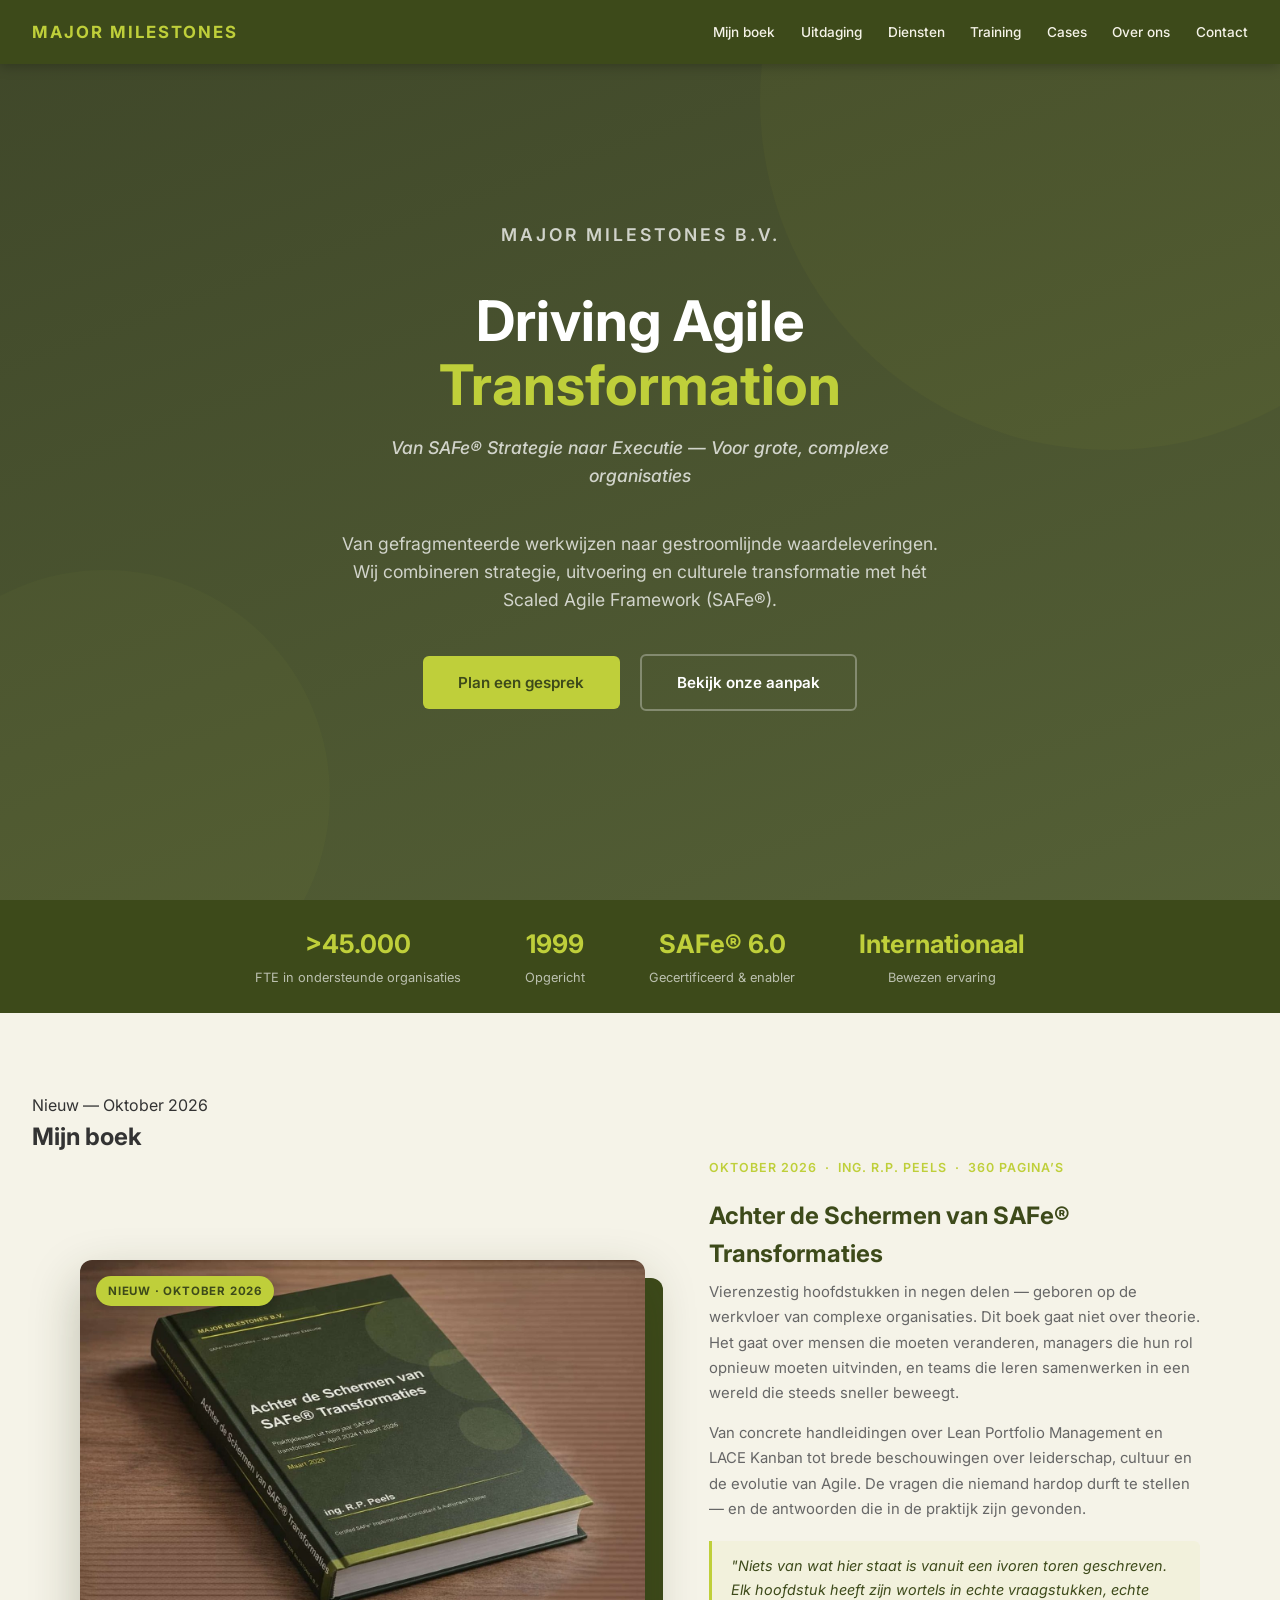
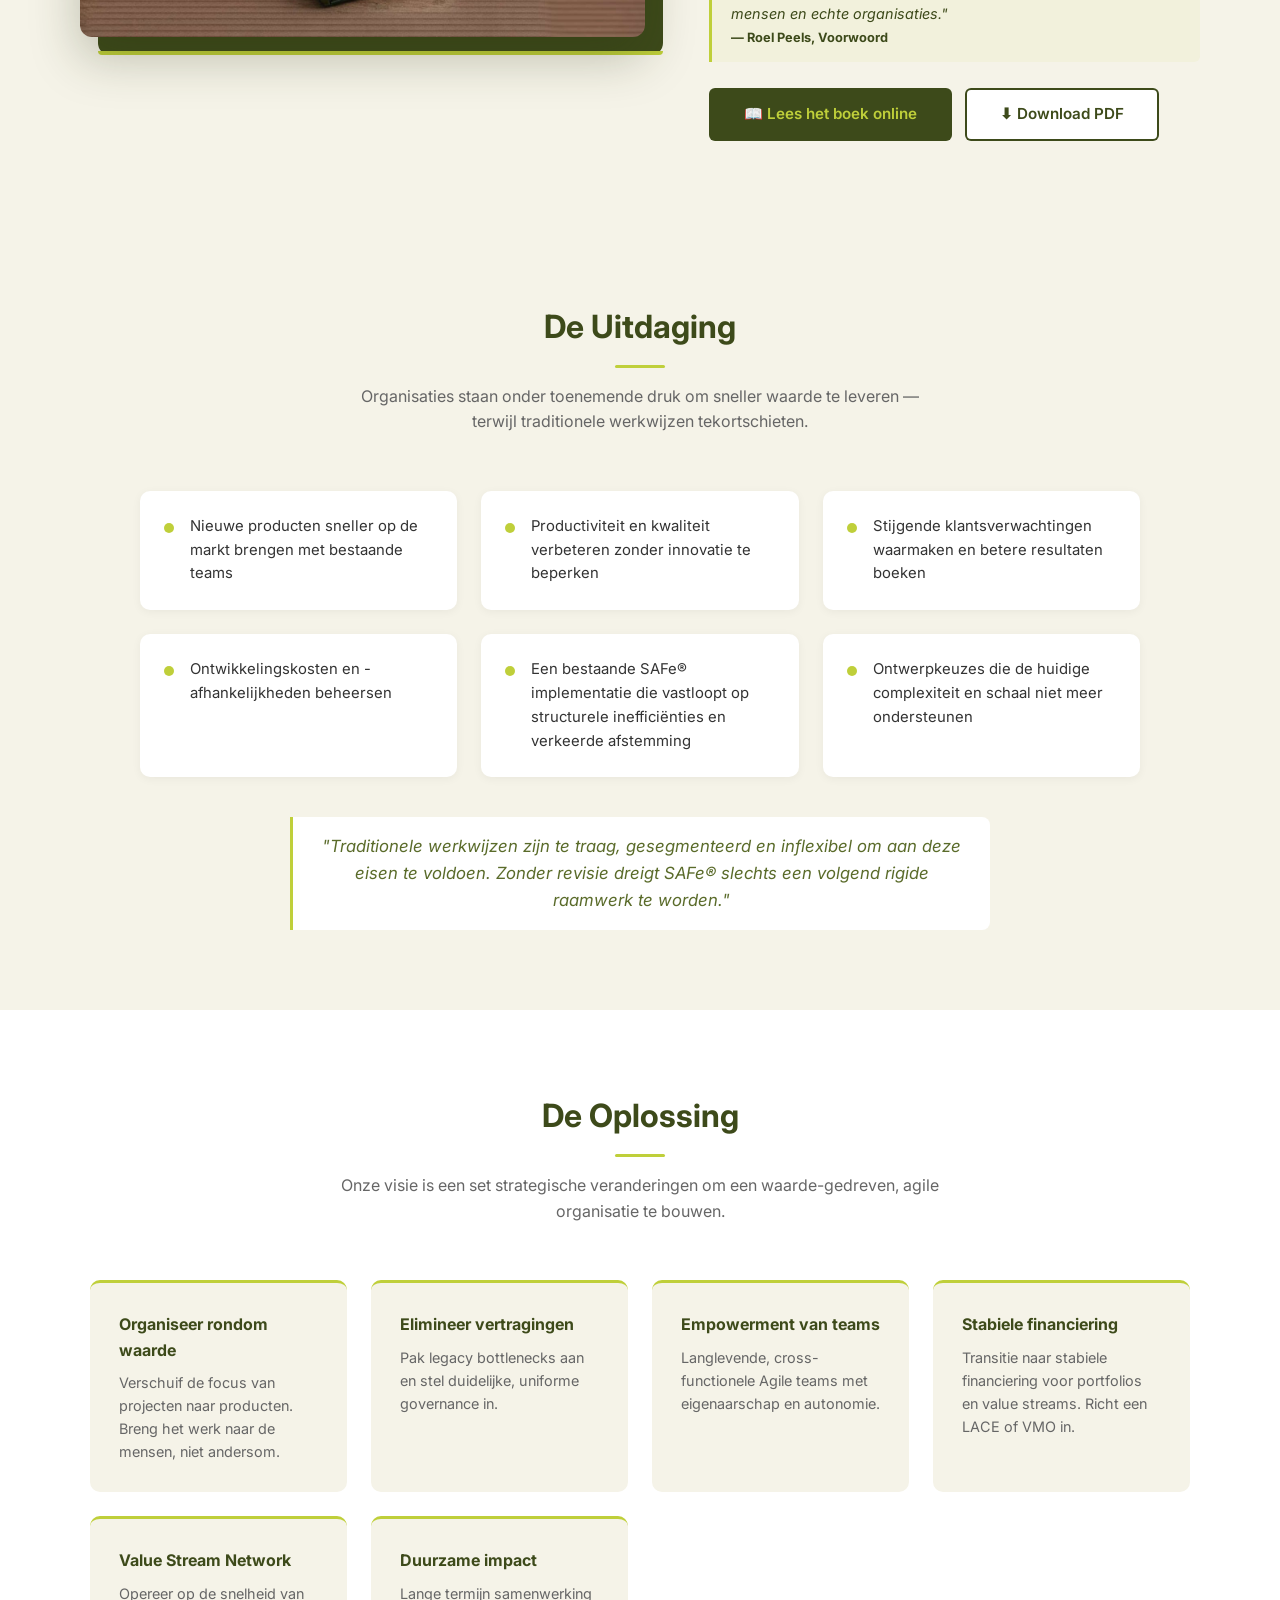
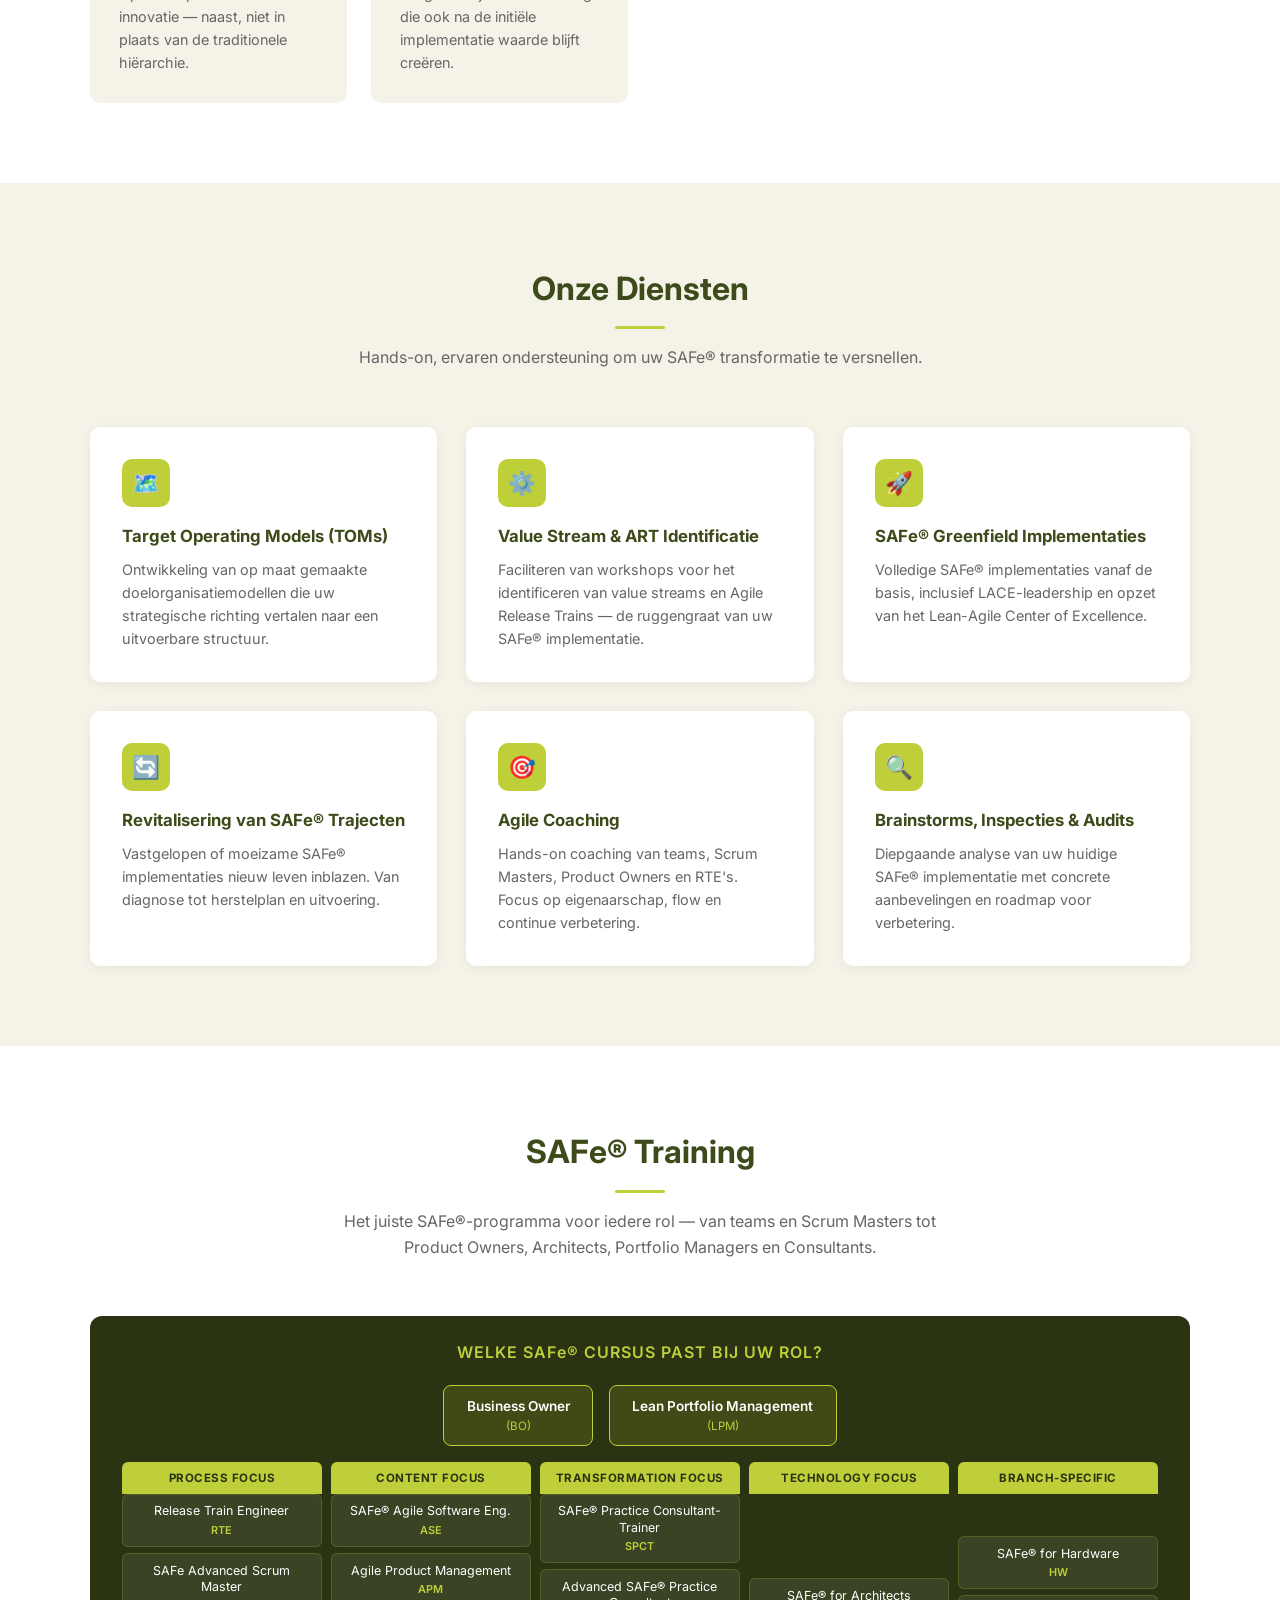
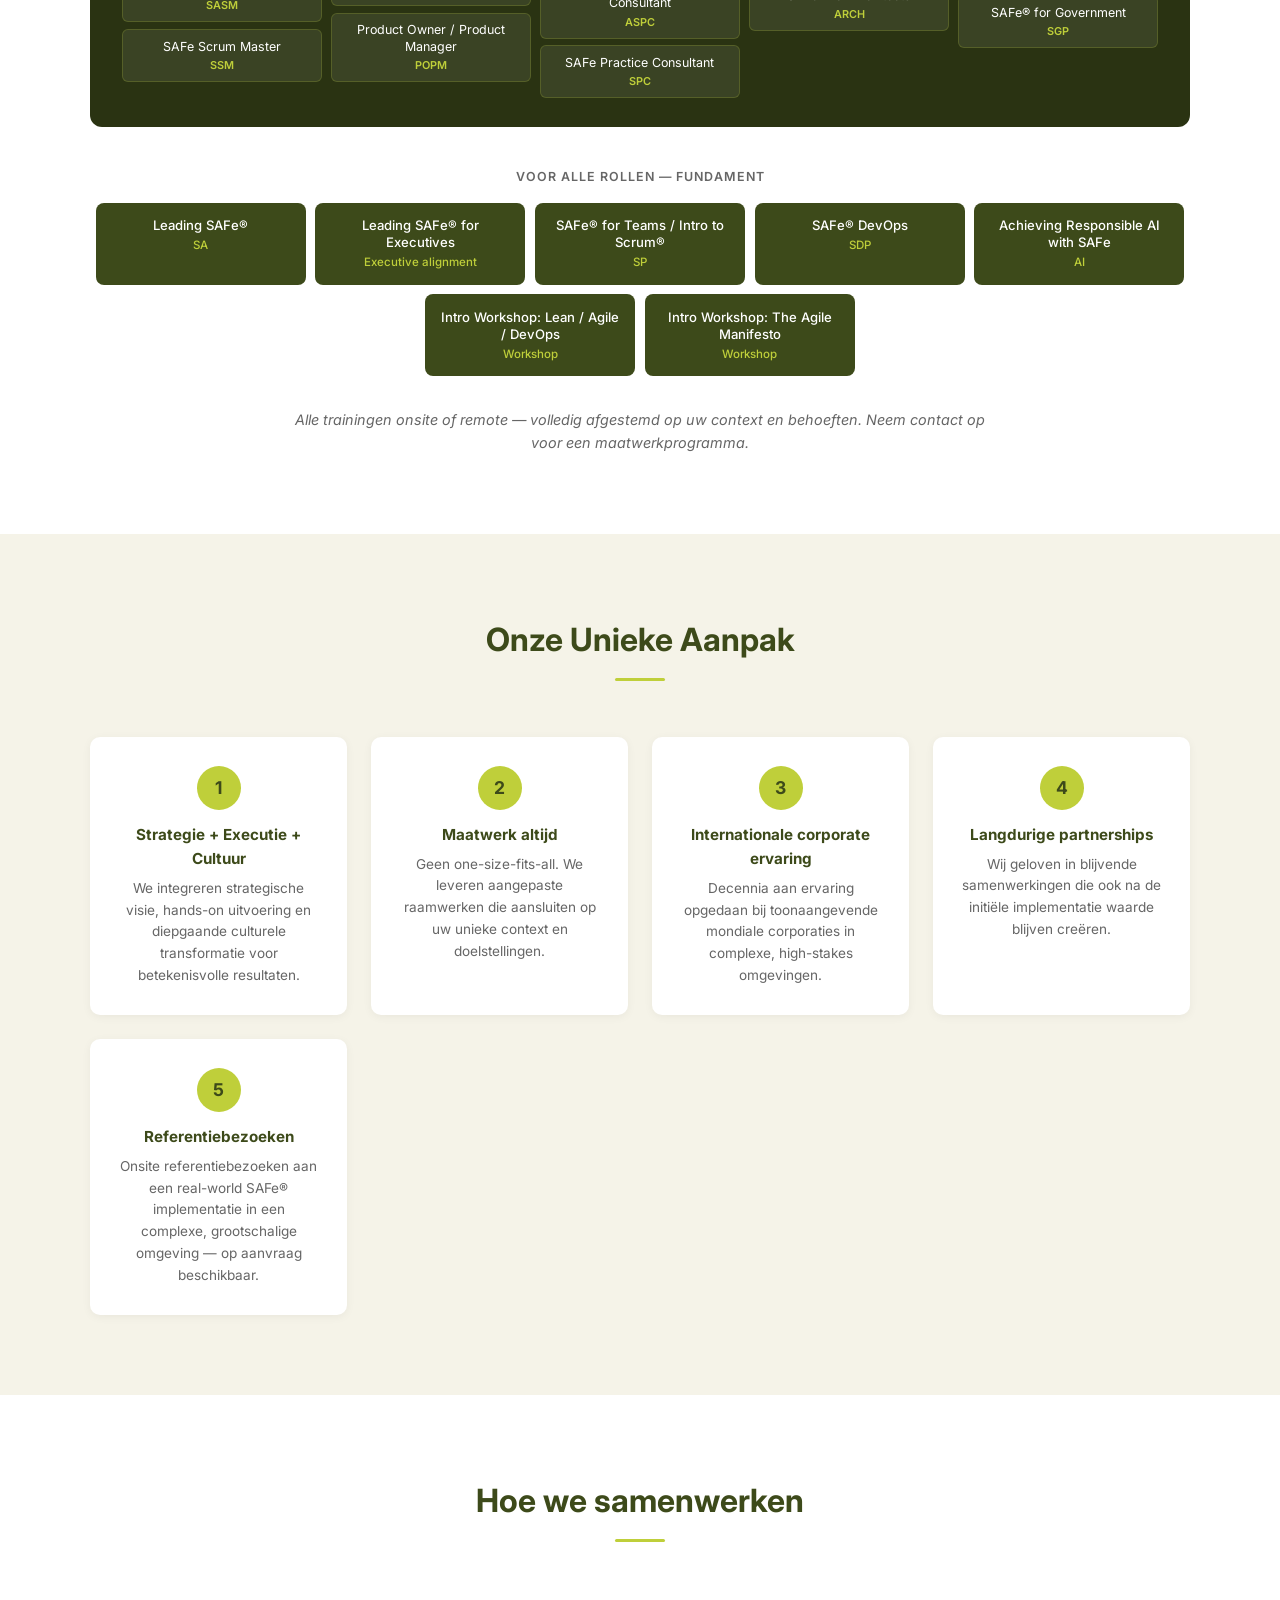
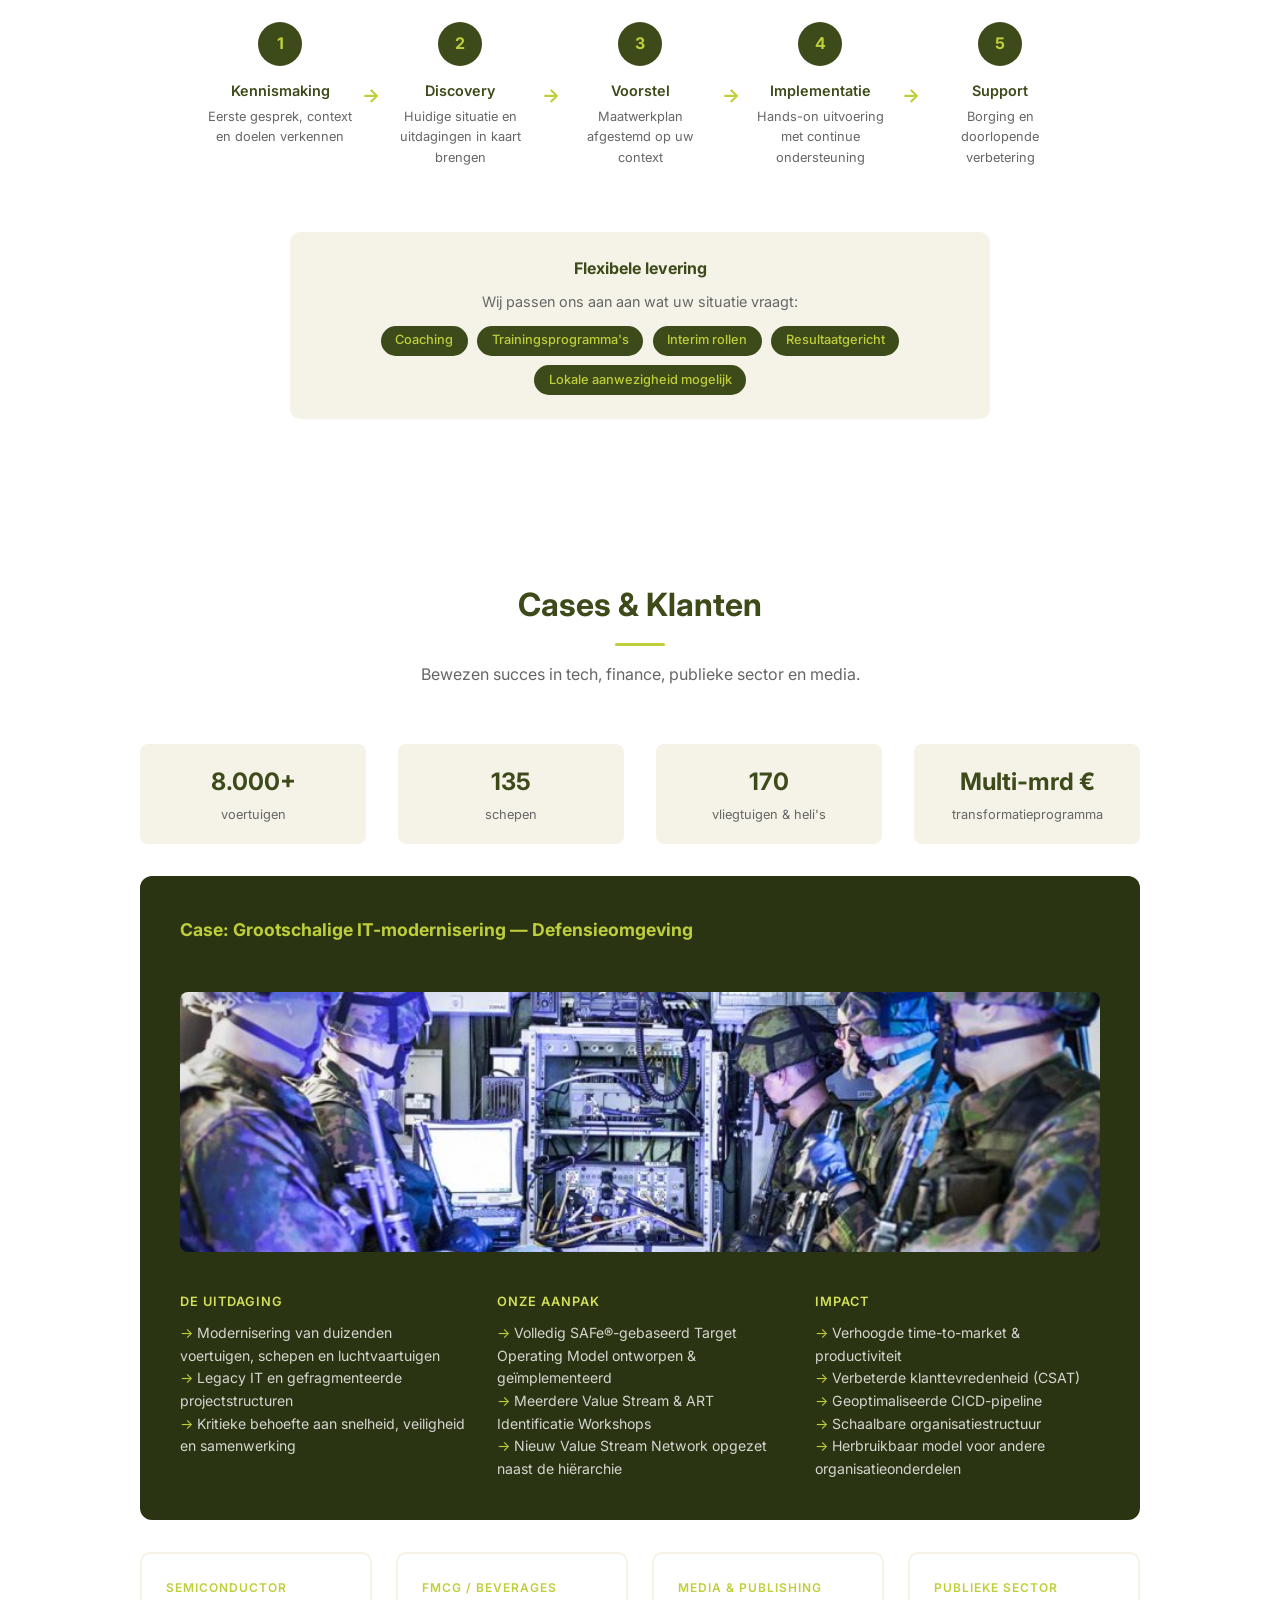
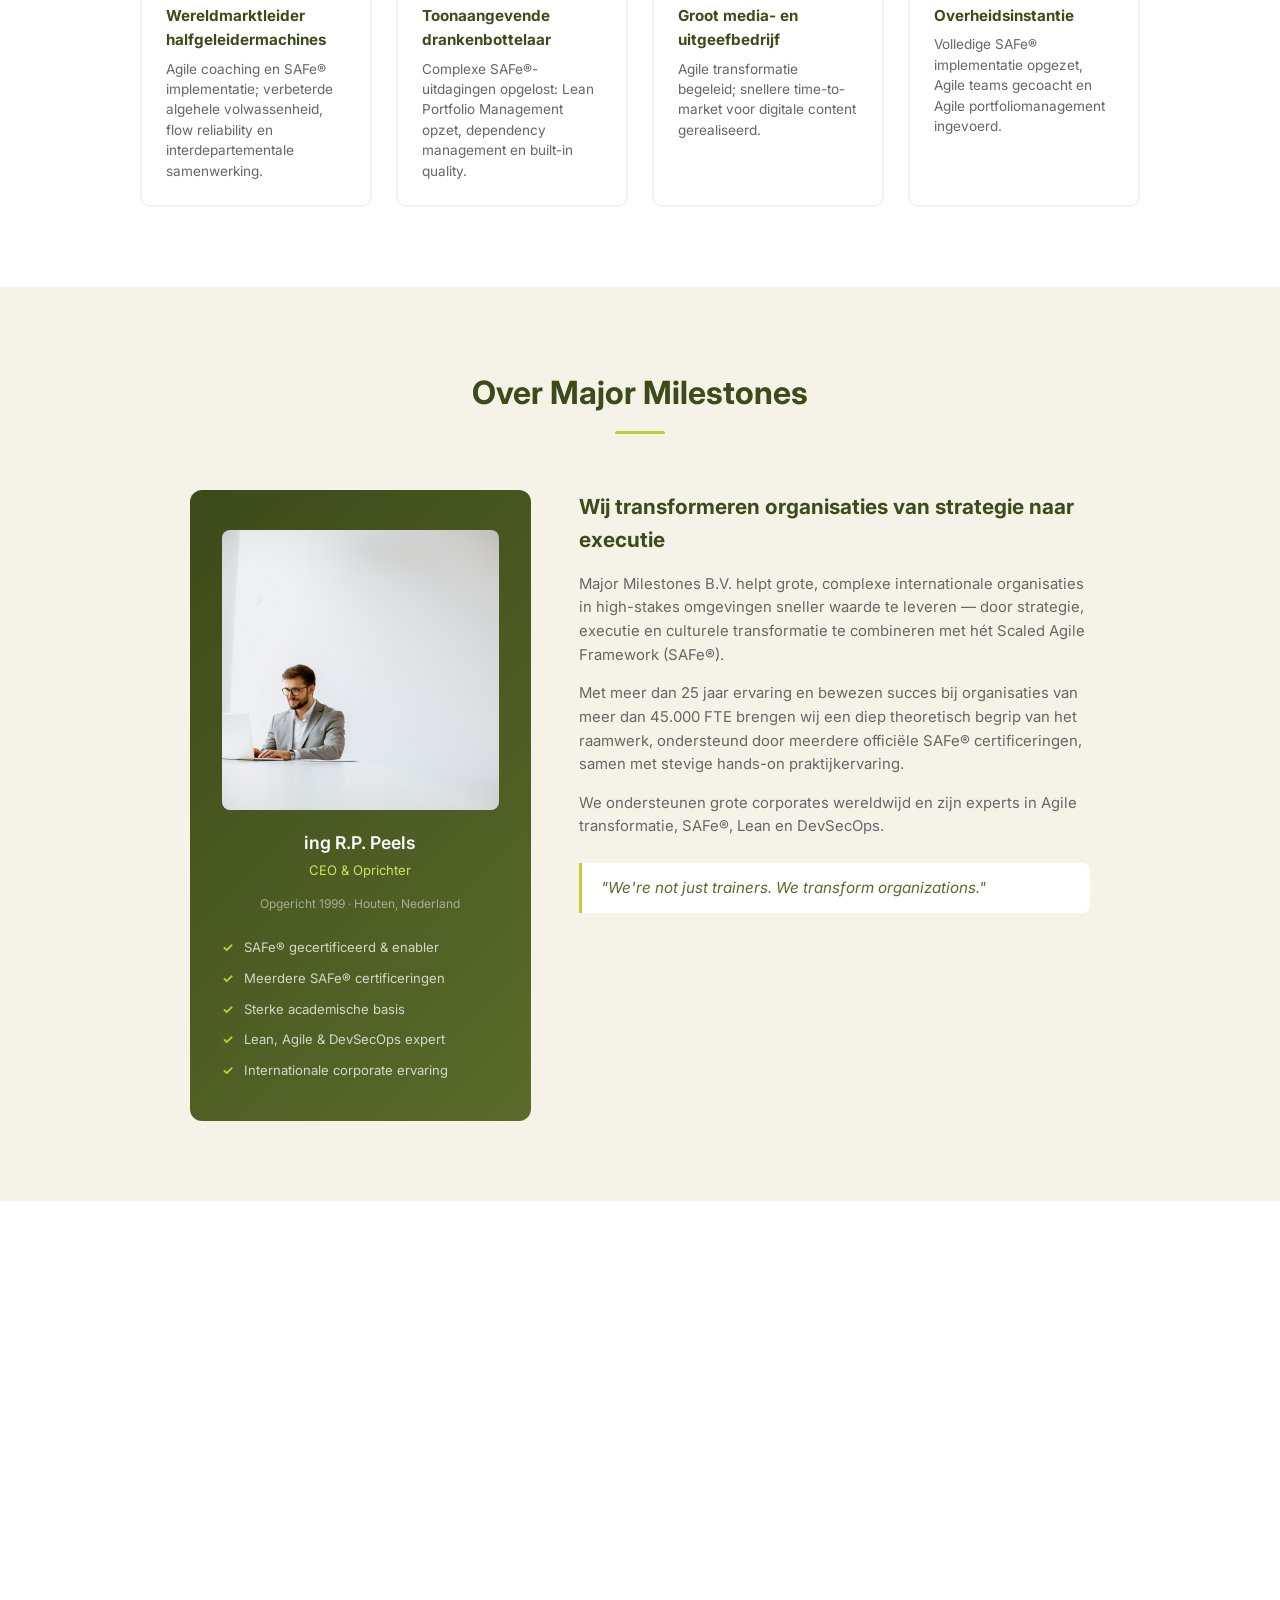
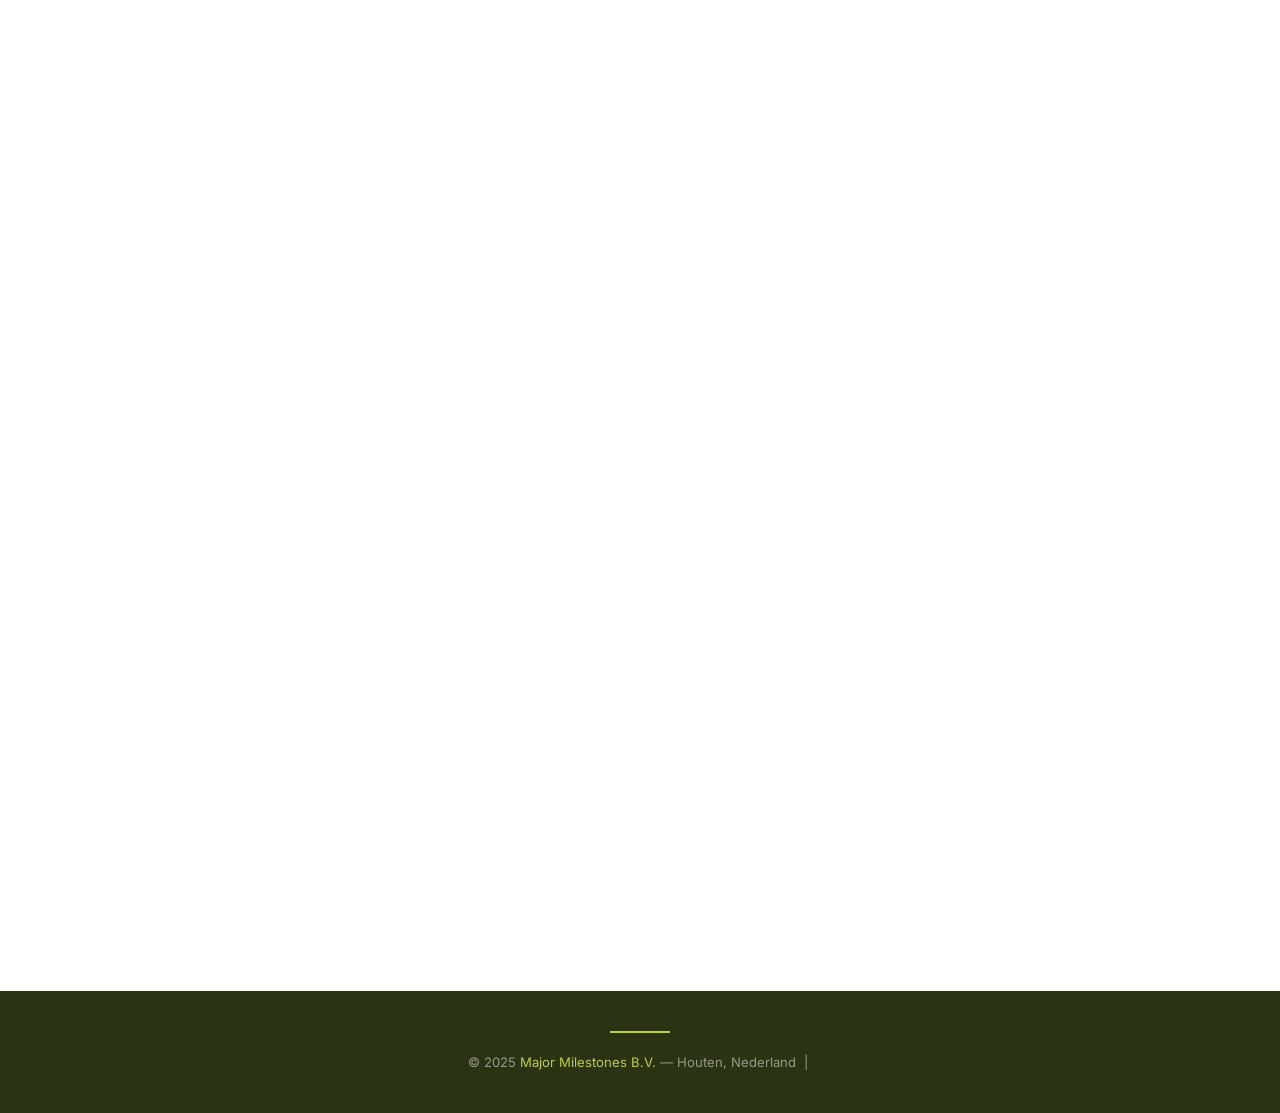
==== commit 727417af: "Boek online bladeren op /boek/ + download PDF" ====
--- a/index.html
+++ b/index.html
@@ -947,7 +947,7 @@
             </div>
         </a>
         <div class="boek-tekst">
-            <p class="boek-meta">Oktober 2026 &nbsp;·&nbsp; ing. R.P. Peels &nbsp;·&nbsp; 355 pagina’s</p>
+            <p class="boek-meta">Oktober 2026 &nbsp;·&nbsp; ing. R.P. Peels &nbsp;·&nbsp; 360 pagina’s</p>
             <h3>Achter de Schermen van SAFe® Transformaties</h3>
             <p>Vierenzestig hoofdstukken in negen delen — geboren op de werkvloer van complexe organisaties. Dit boek gaat niet over theorie. Het gaat over mensen die moeten veranderen, managers die hun rol opnieuw moeten uitvinden, en teams die leren samenwerken in een wereld die steeds sneller beweegt.</p>
             <p>Van concrete handleidingen over Lean Portfolio Management en LACE Kanban tot brede beschouwingen over leiderschap, cultuur en de evolutie van Agile. De vragen die niemand hardop durft te stellen — en de antwoorden die in de praktijk zijn gevonden.</p>
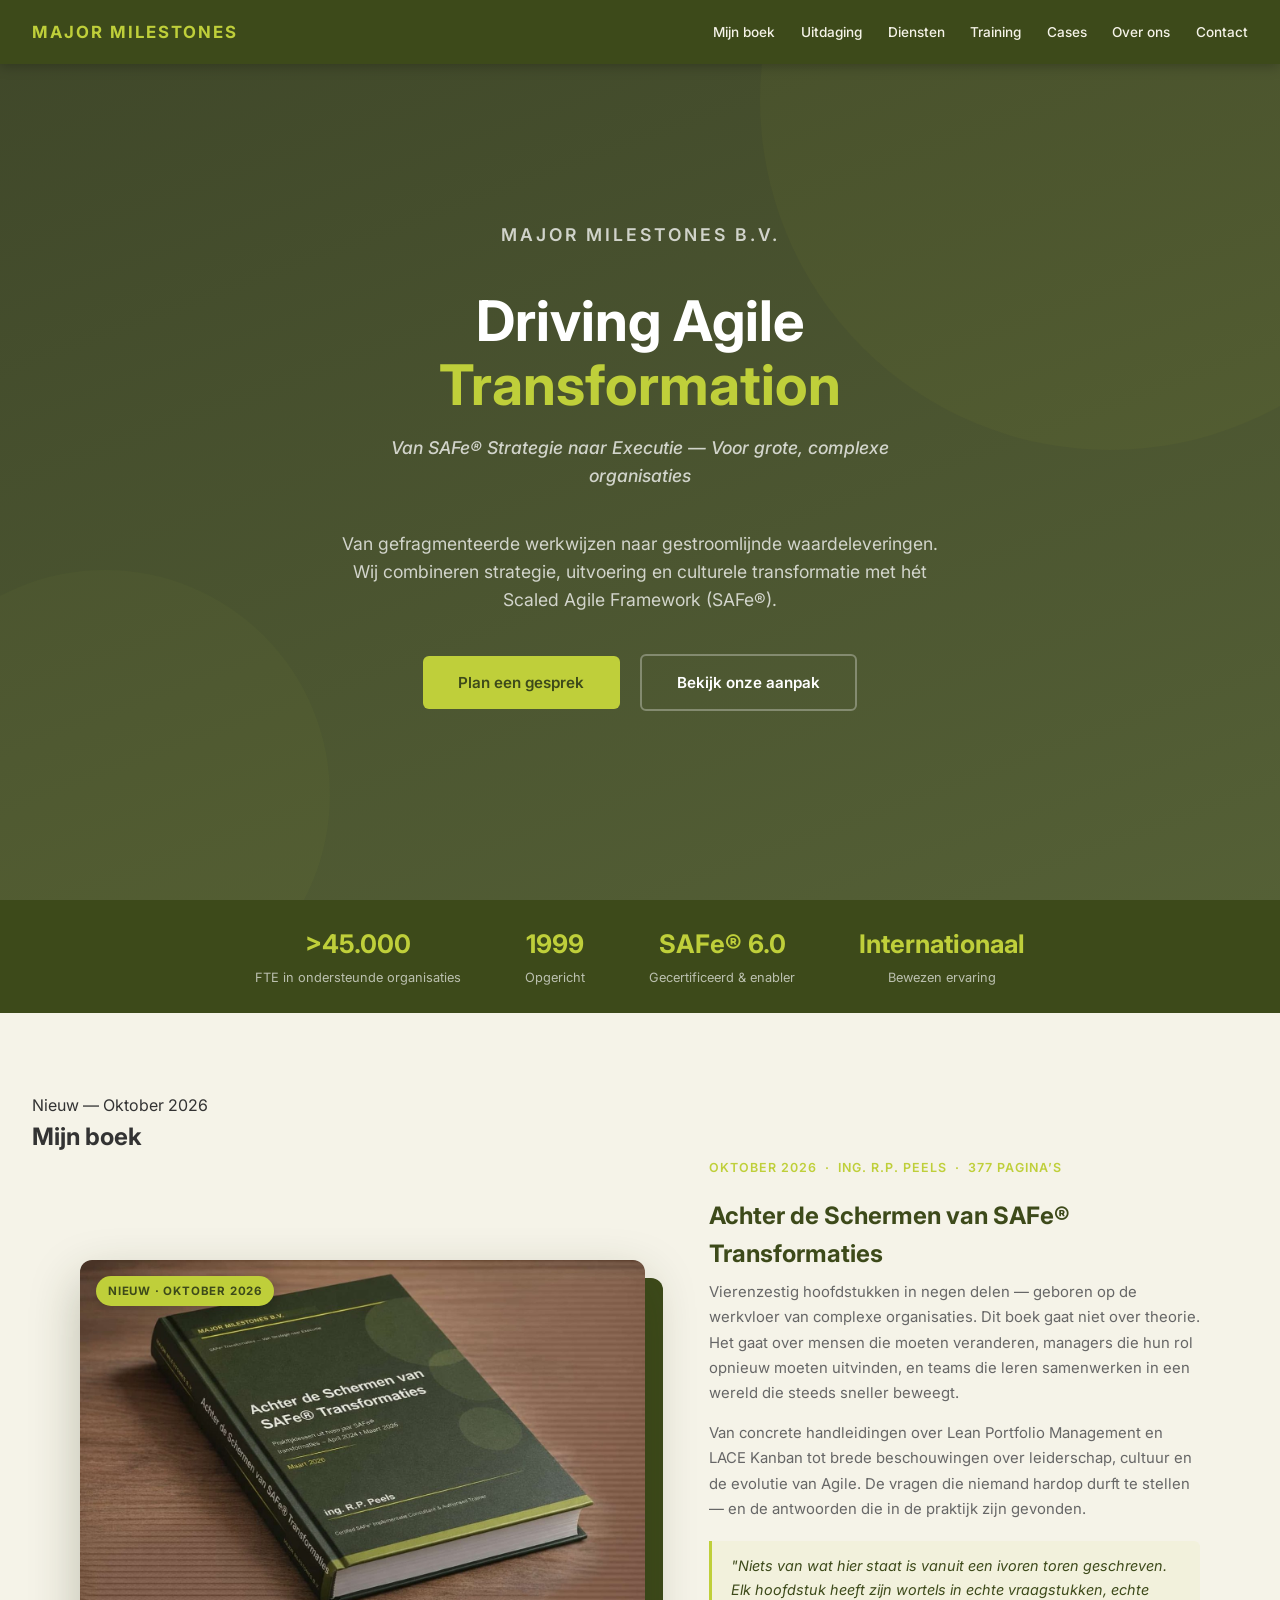
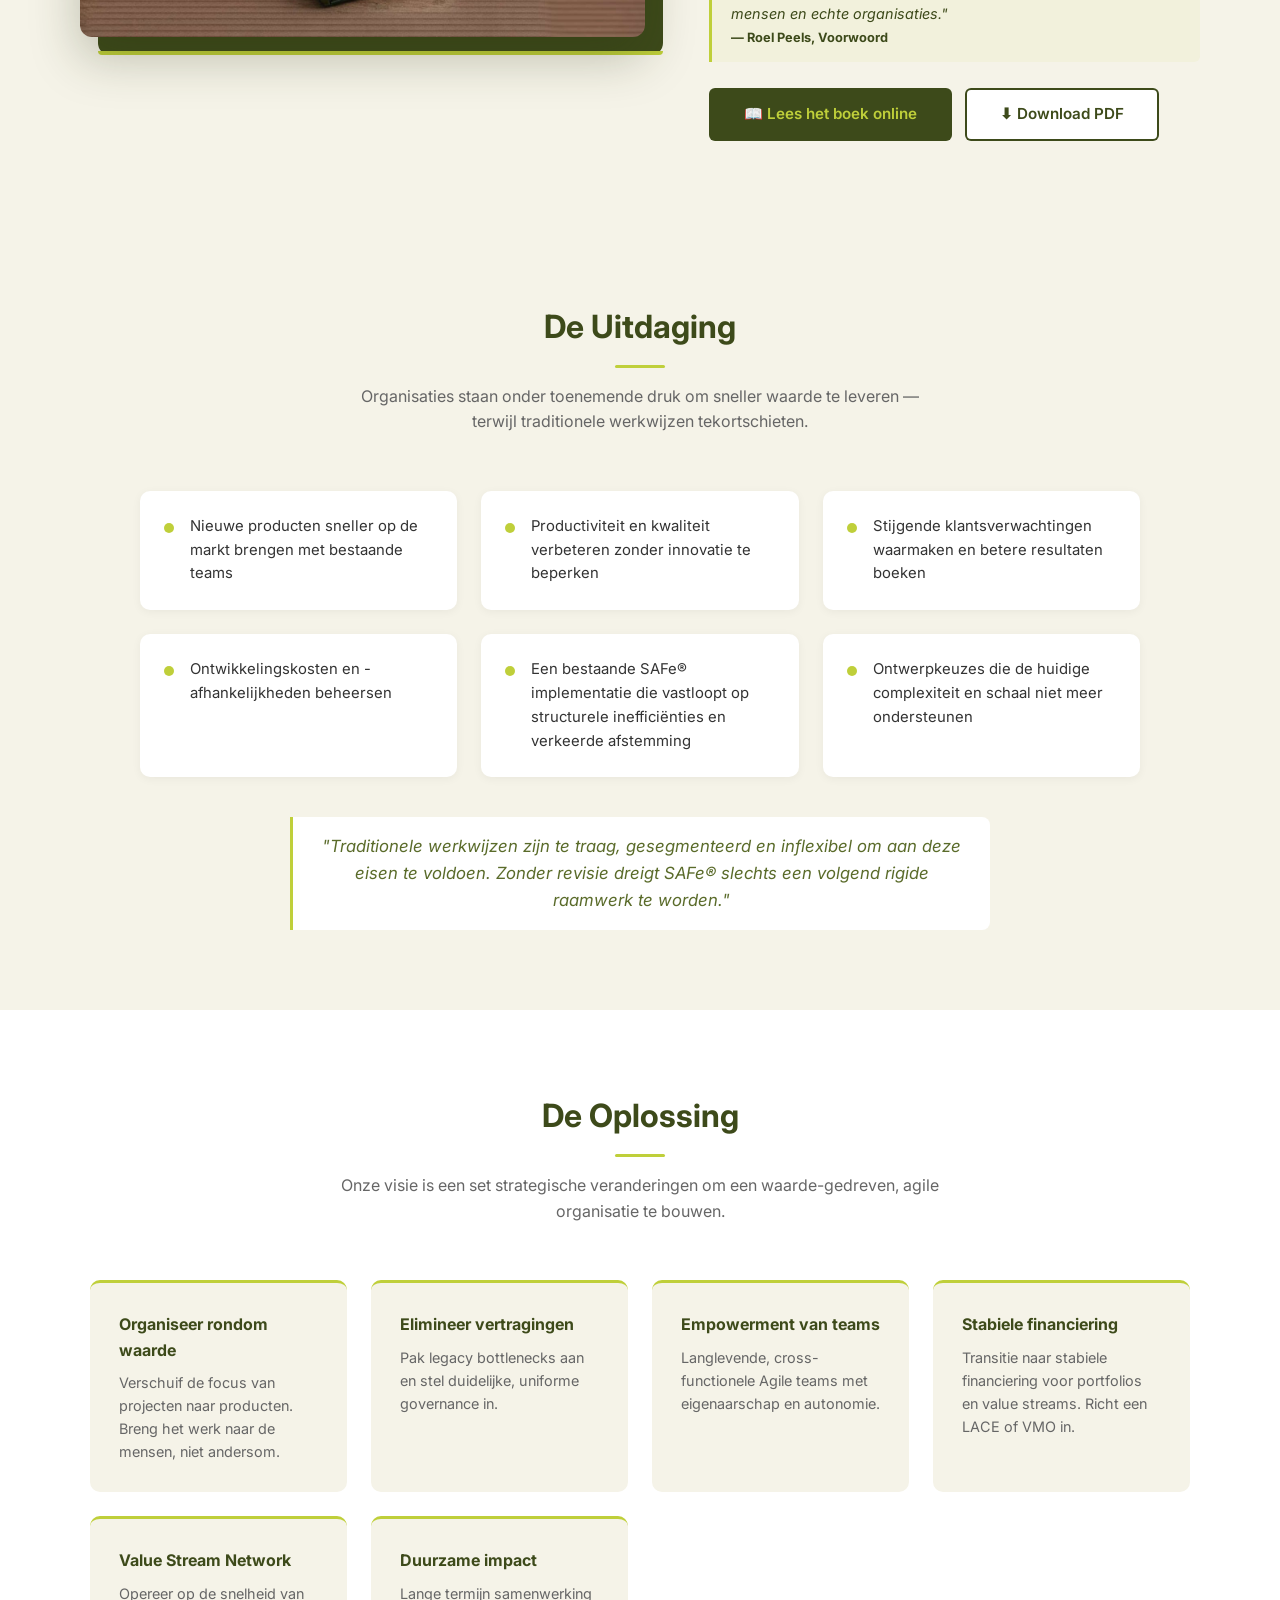
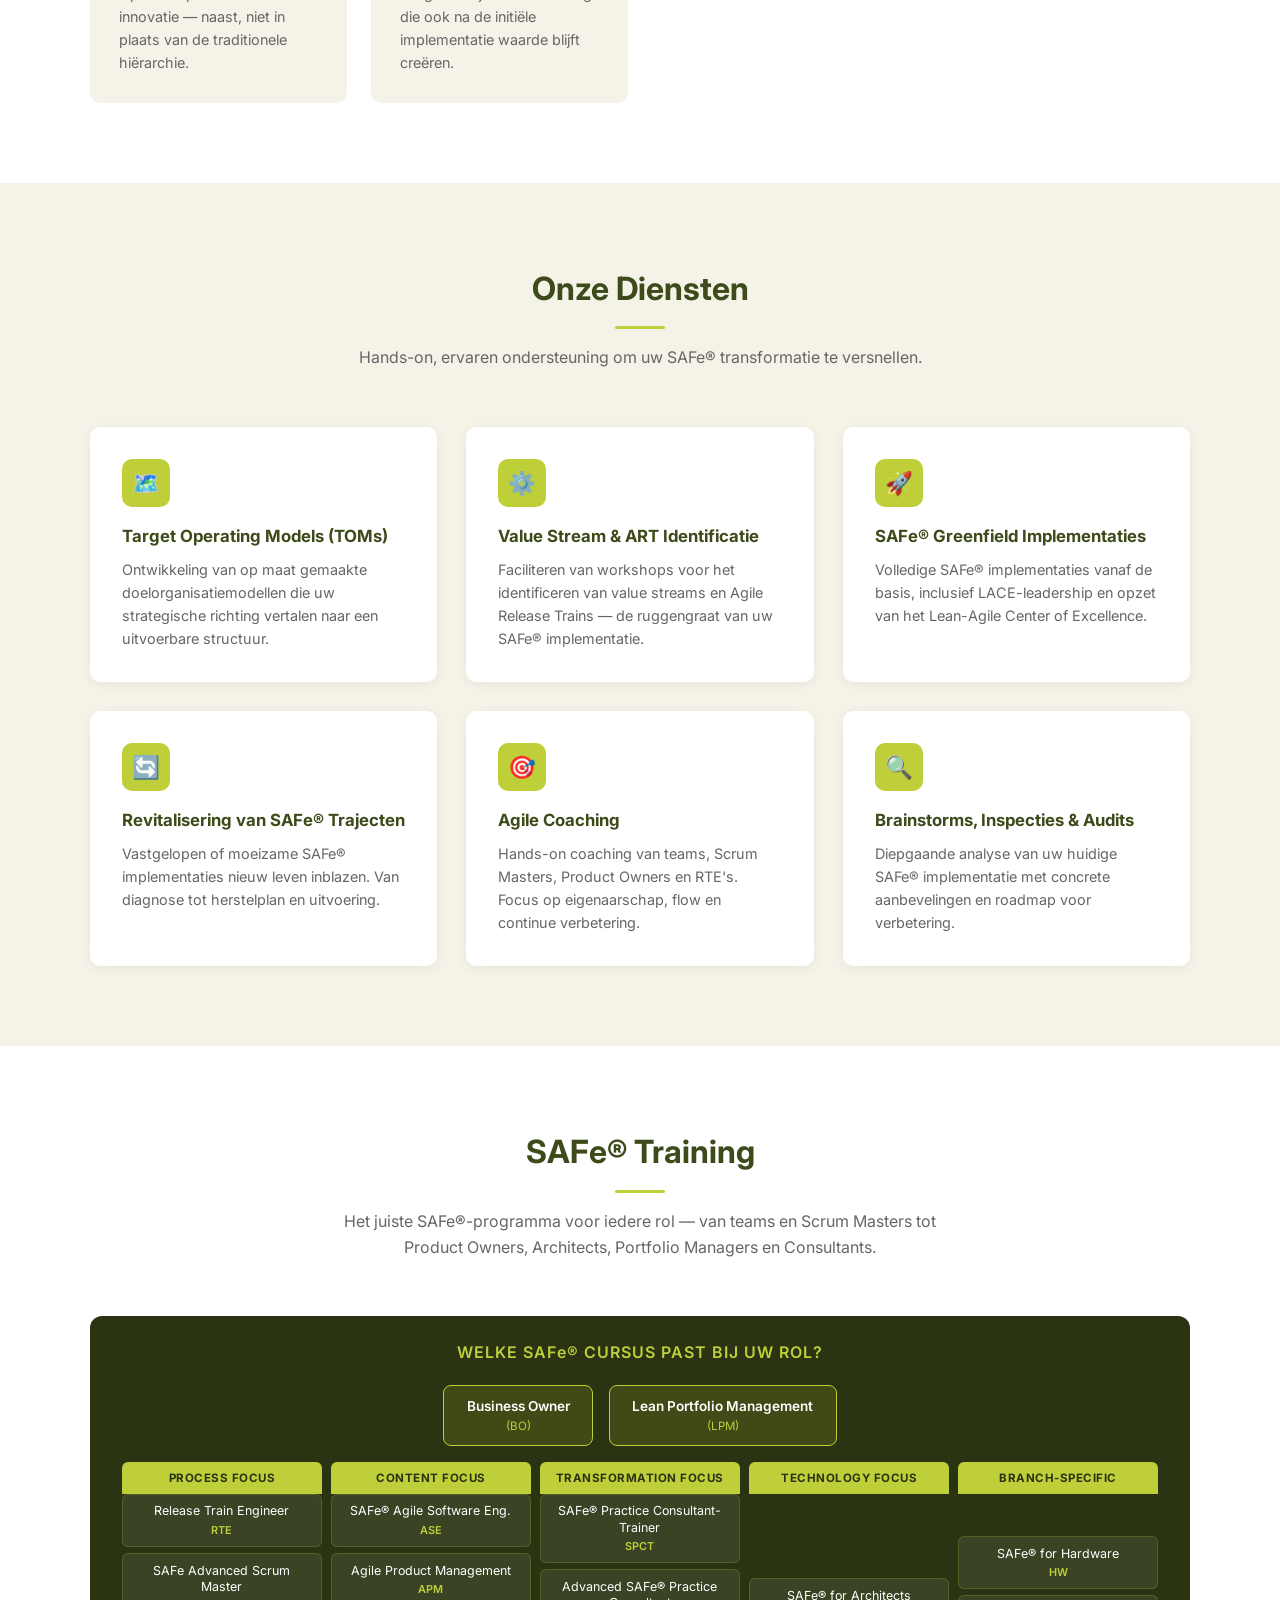
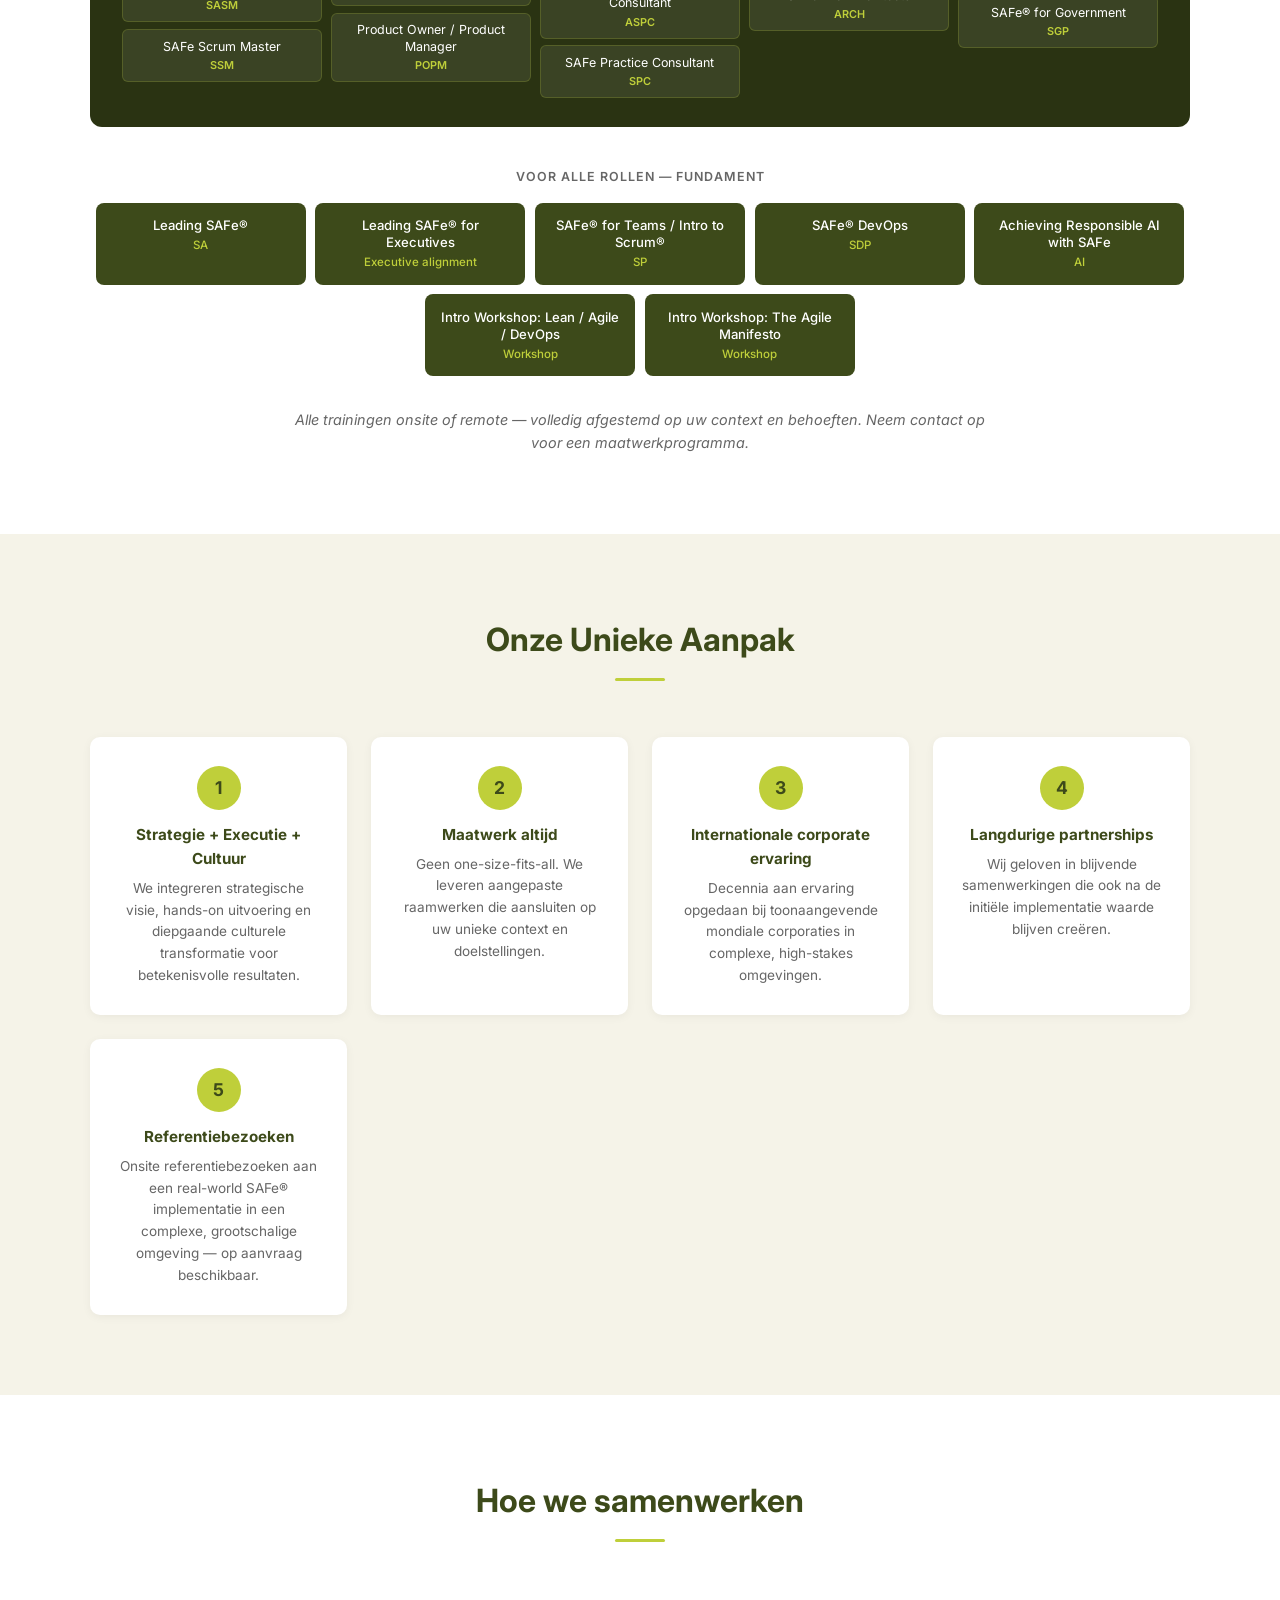
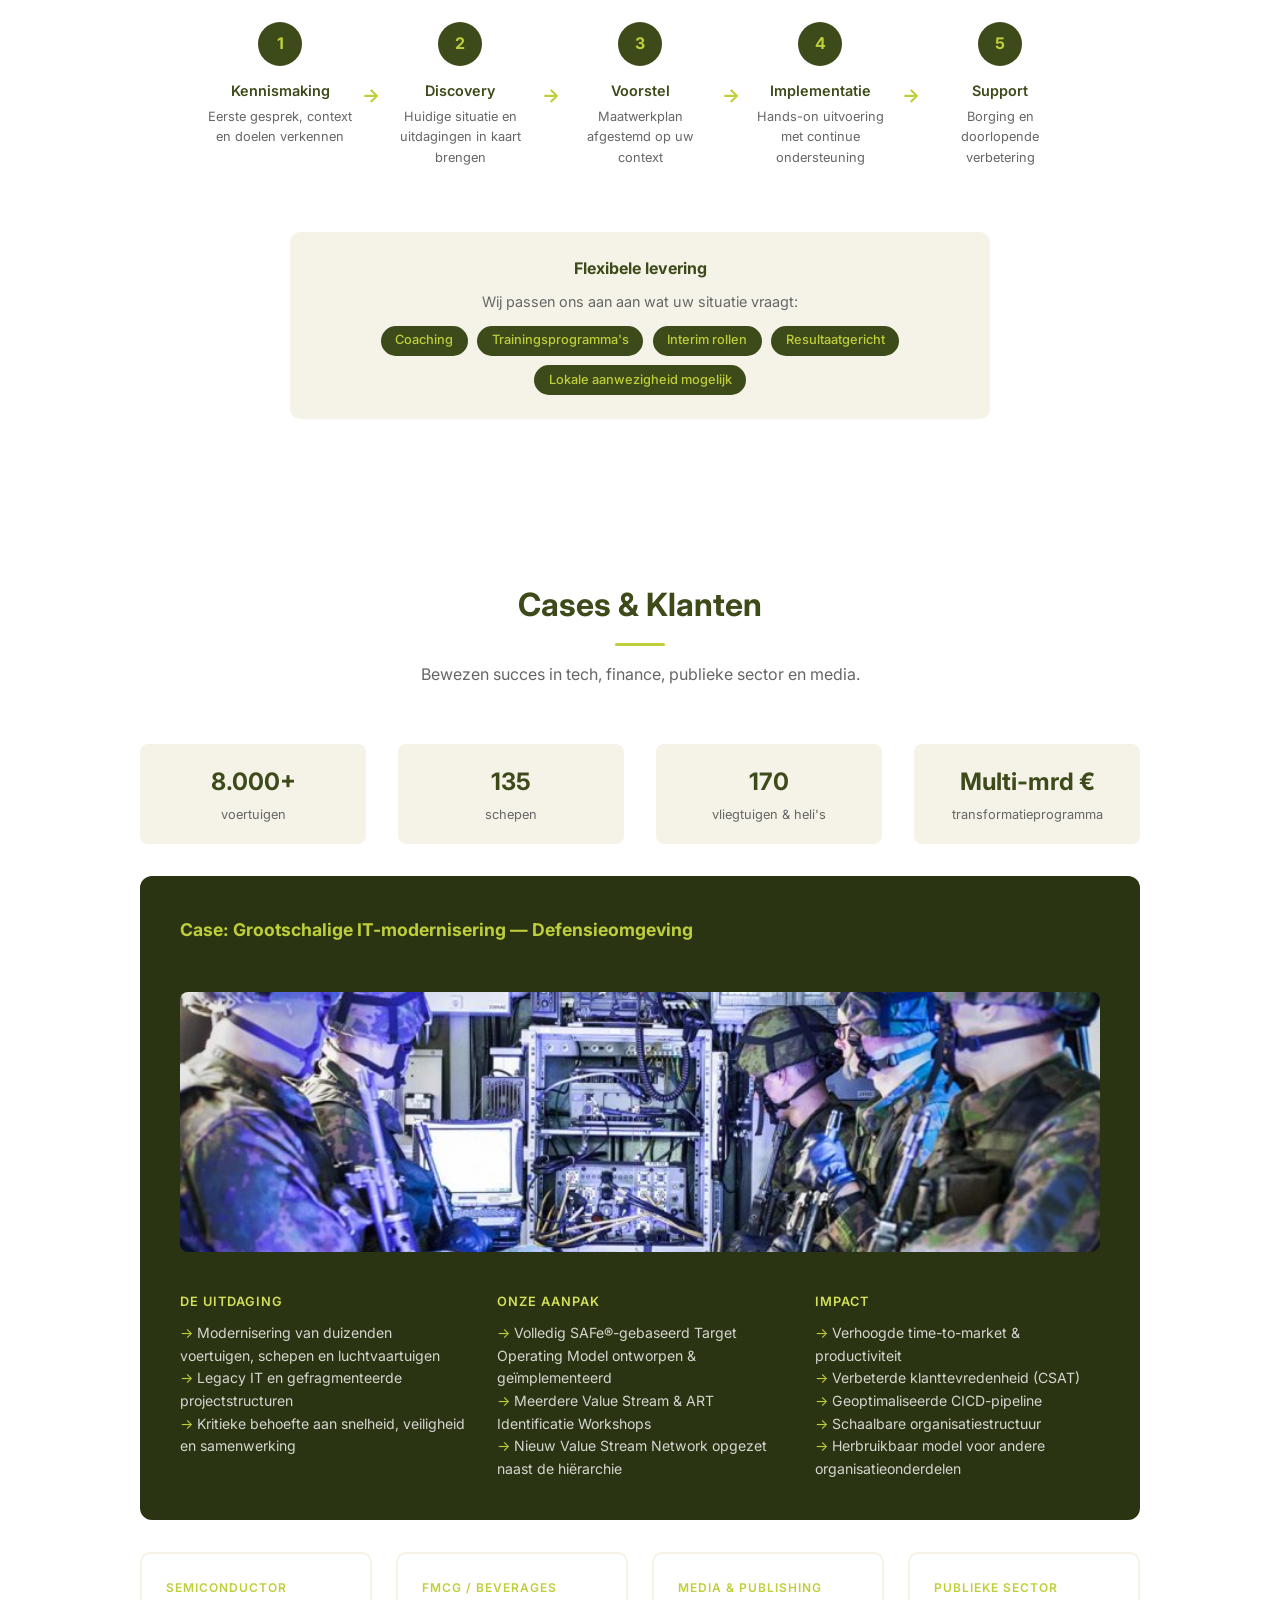
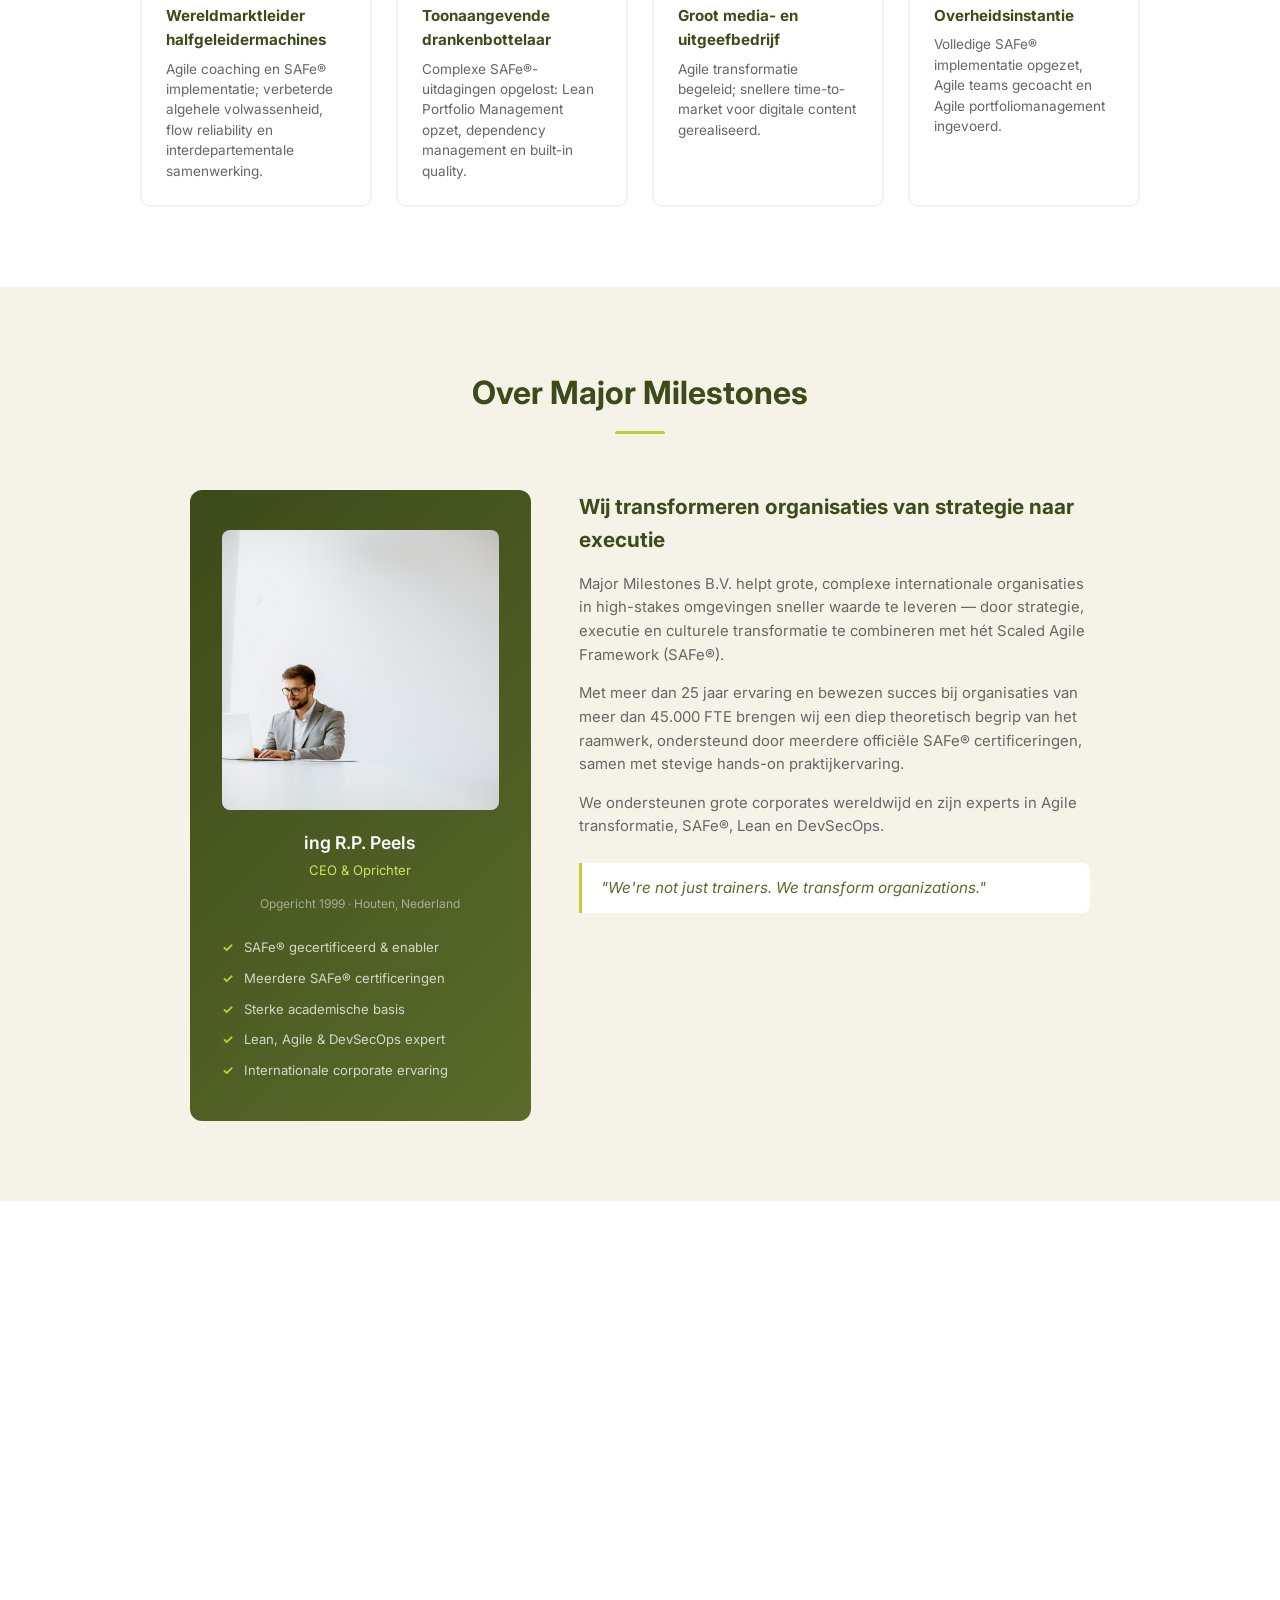
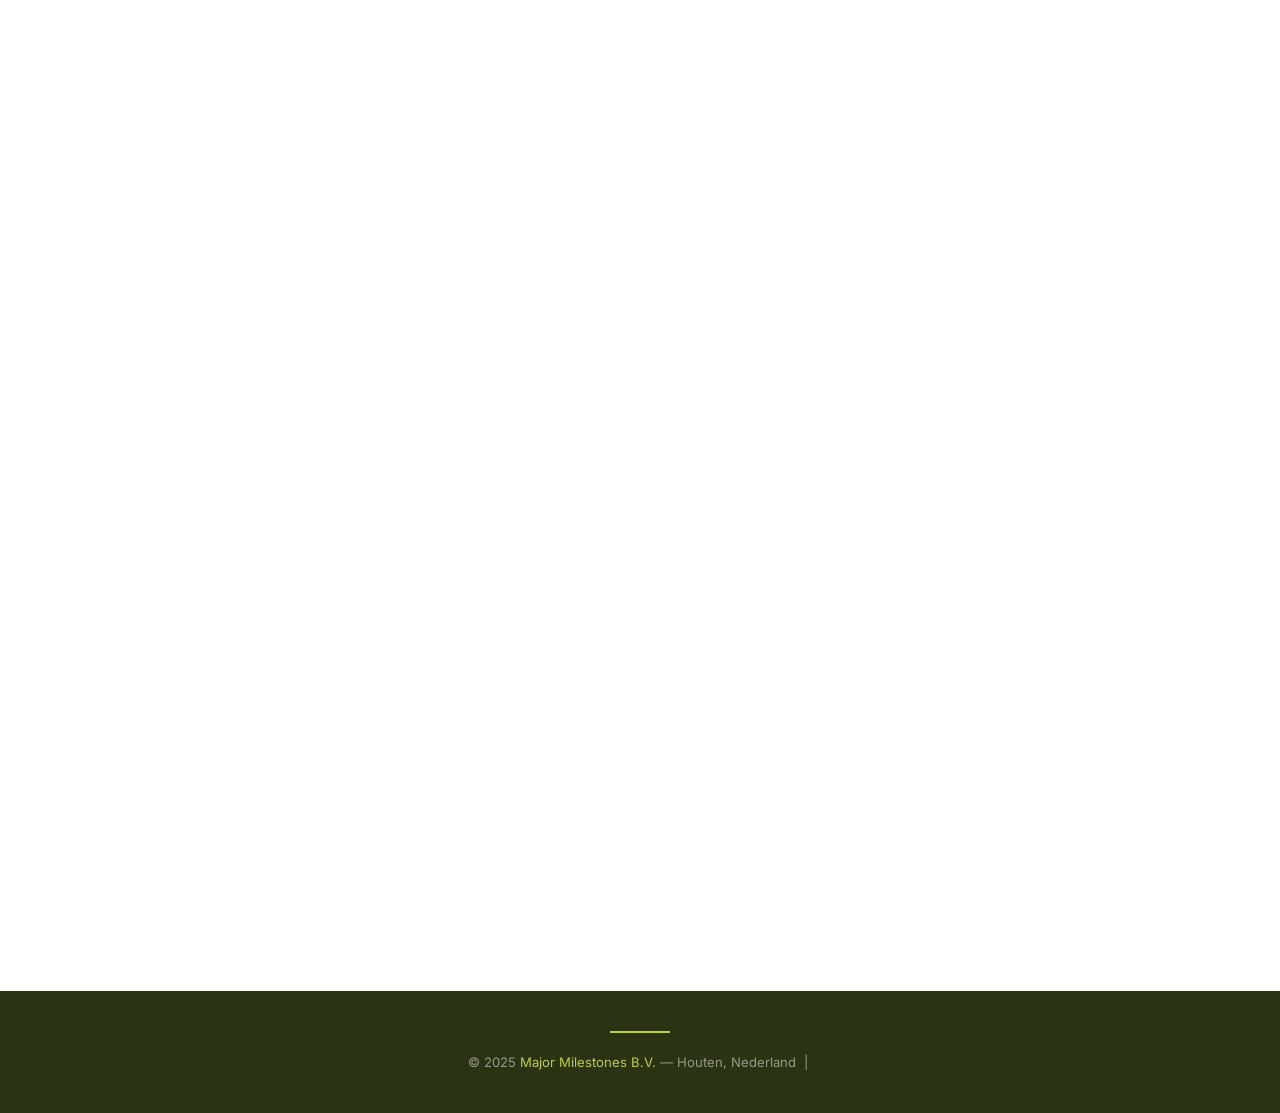
==== commit 6d368236: "Boek online bladeren op /boek/ + download PDF" ====
--- a/index.html
+++ b/index.html
@@ -947,7 +947,7 @@
             </div>
         </a>
         <div class="boek-tekst">
-            <p class="boek-meta">Oktober 2026 &nbsp;·&nbsp; ing. R.P. Peels &nbsp;·&nbsp; 360 pagina’s</p>
+            <p class="boek-meta">Oktober 2026 &nbsp;·&nbsp; ing. R.P. Peels &nbsp;·&nbsp; 377 pagina’s</p>
             <h3>Achter de Schermen van SAFe® Transformaties</h3>
             <p>Vierenzestig hoofdstukken in negen delen — geboren op de werkvloer van complexe organisaties. Dit boek gaat niet over theorie. Het gaat over mensen die moeten veranderen, managers die hun rol opnieuw moeten uitvinden, en teams die leren samenwerken in een wereld die steeds sneller beweegt.</p>
             <p>Van concrete handleidingen over Lean Portfolio Management en LACE Kanban tot brede beschouwingen over leiderschap, cultuur en de evolutie van Agile. De vragen die niemand hardop durft te stellen — en de antwoorden die in de praktijk zijn gevonden.</p>
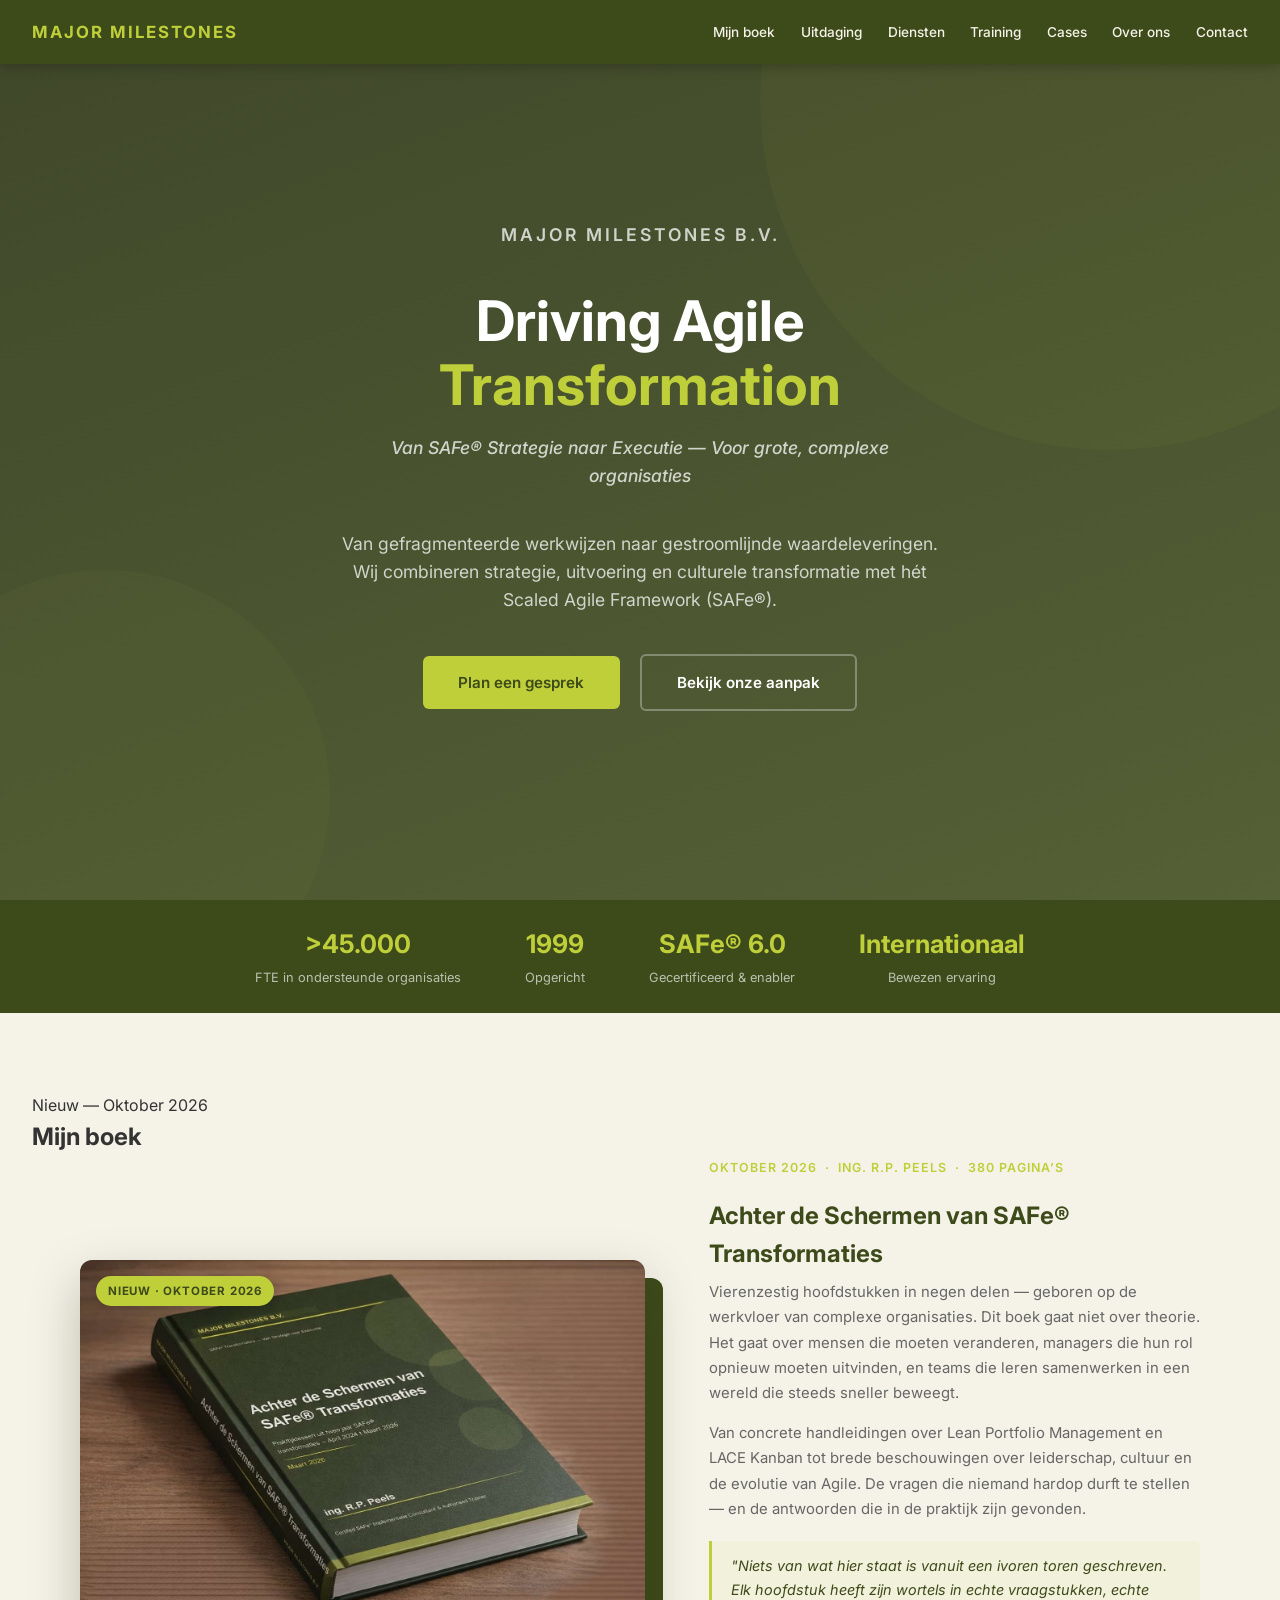
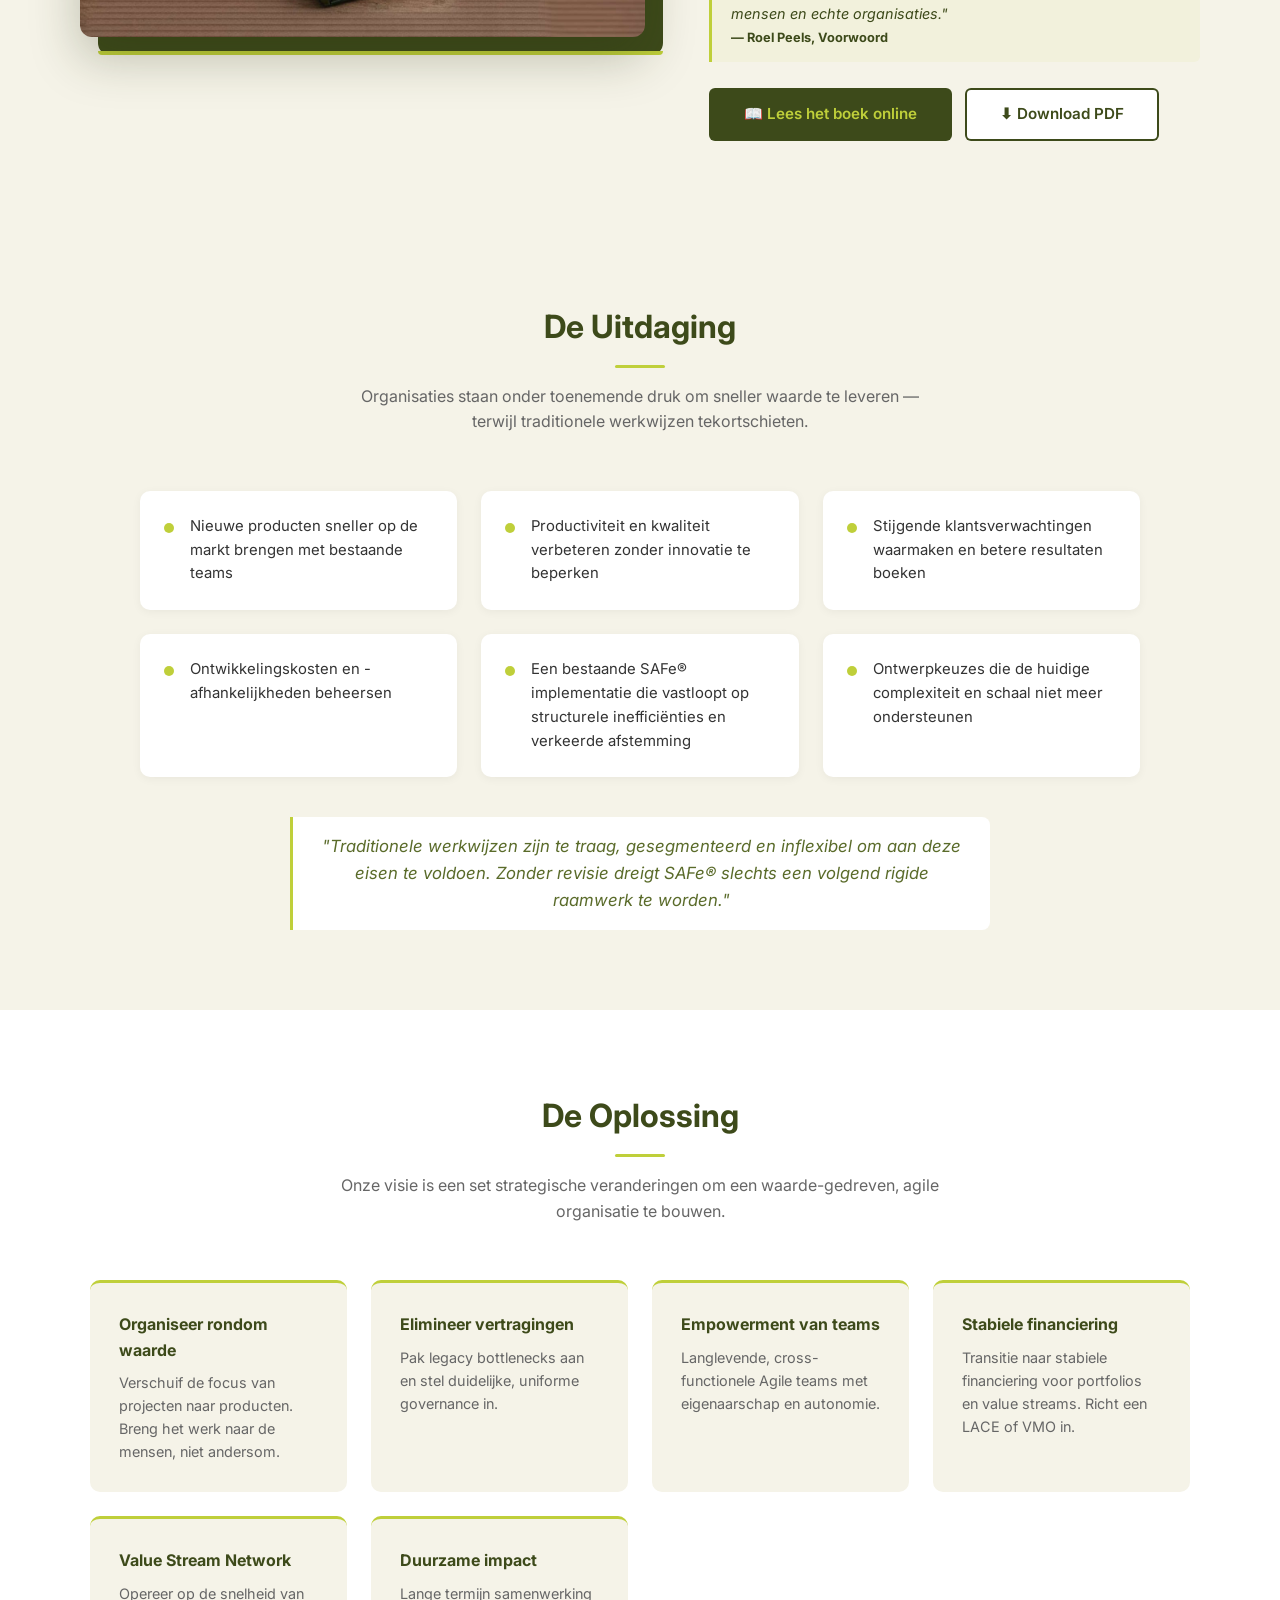
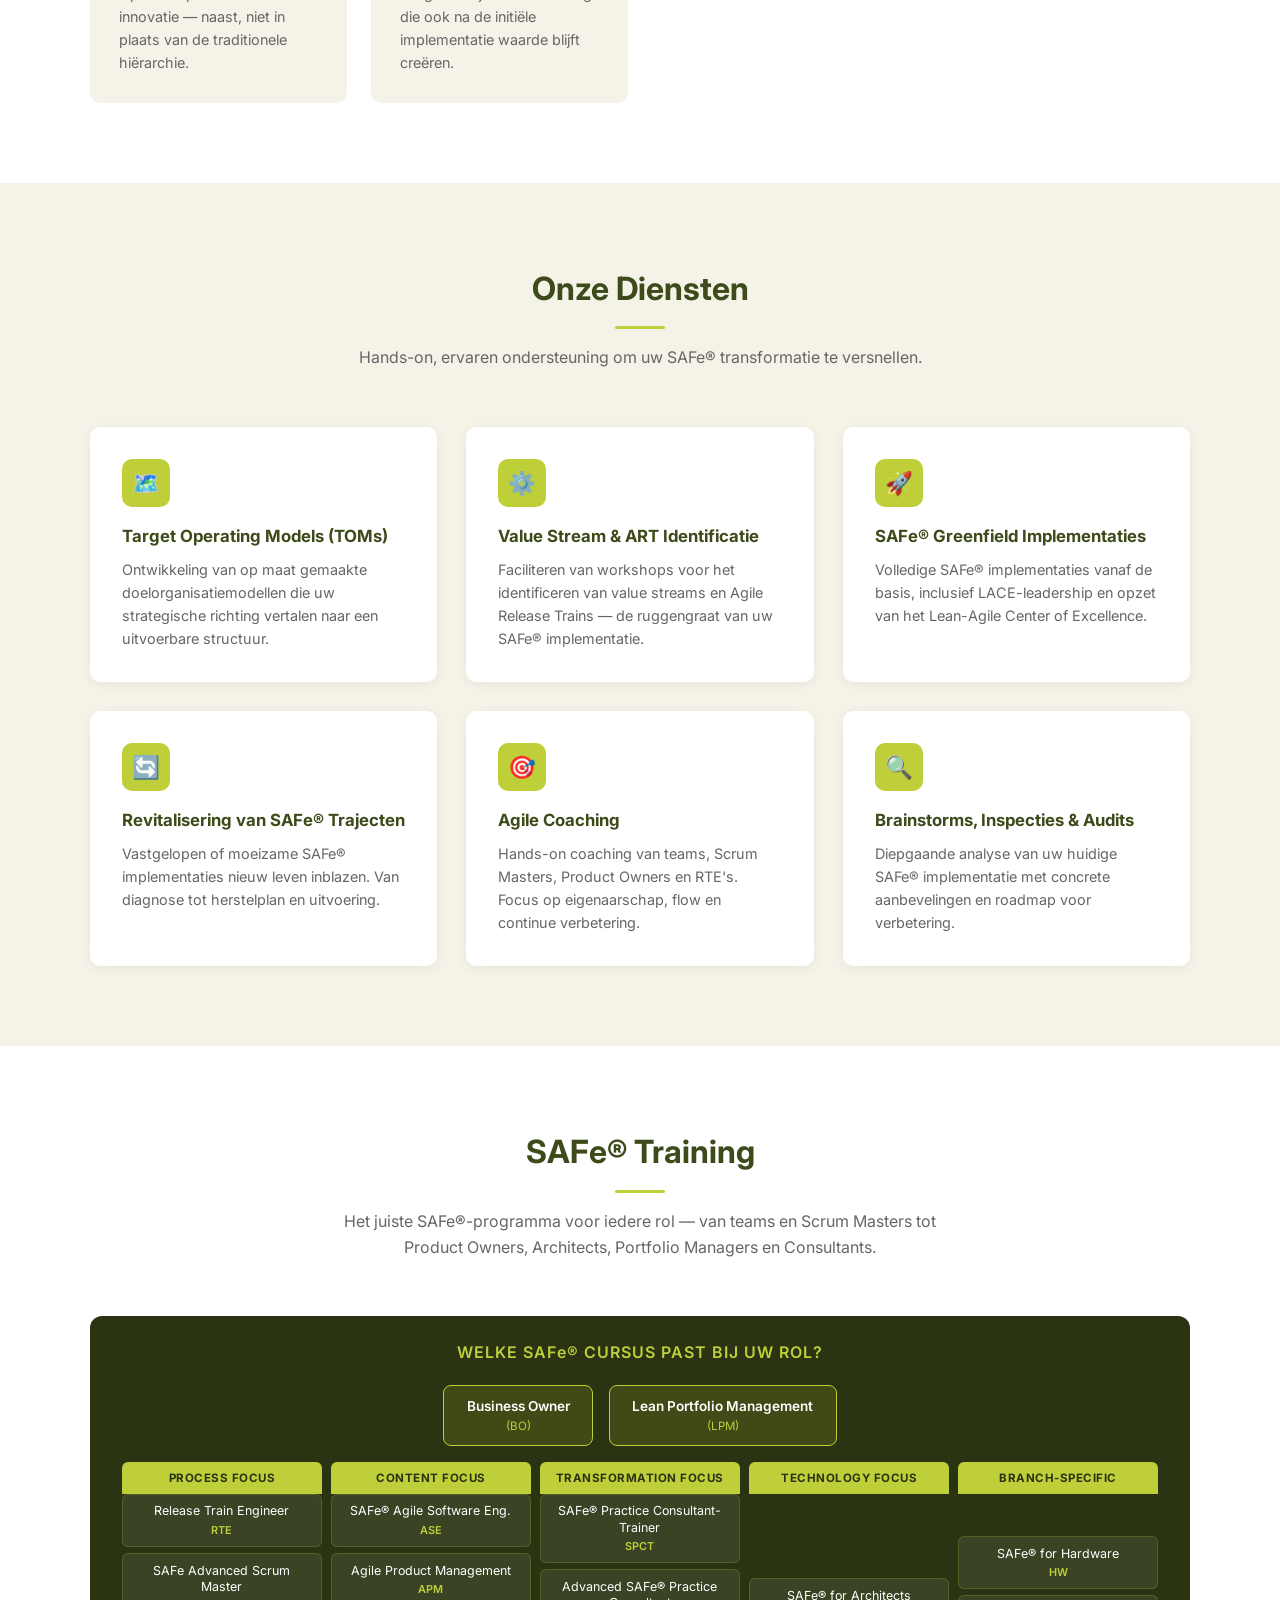
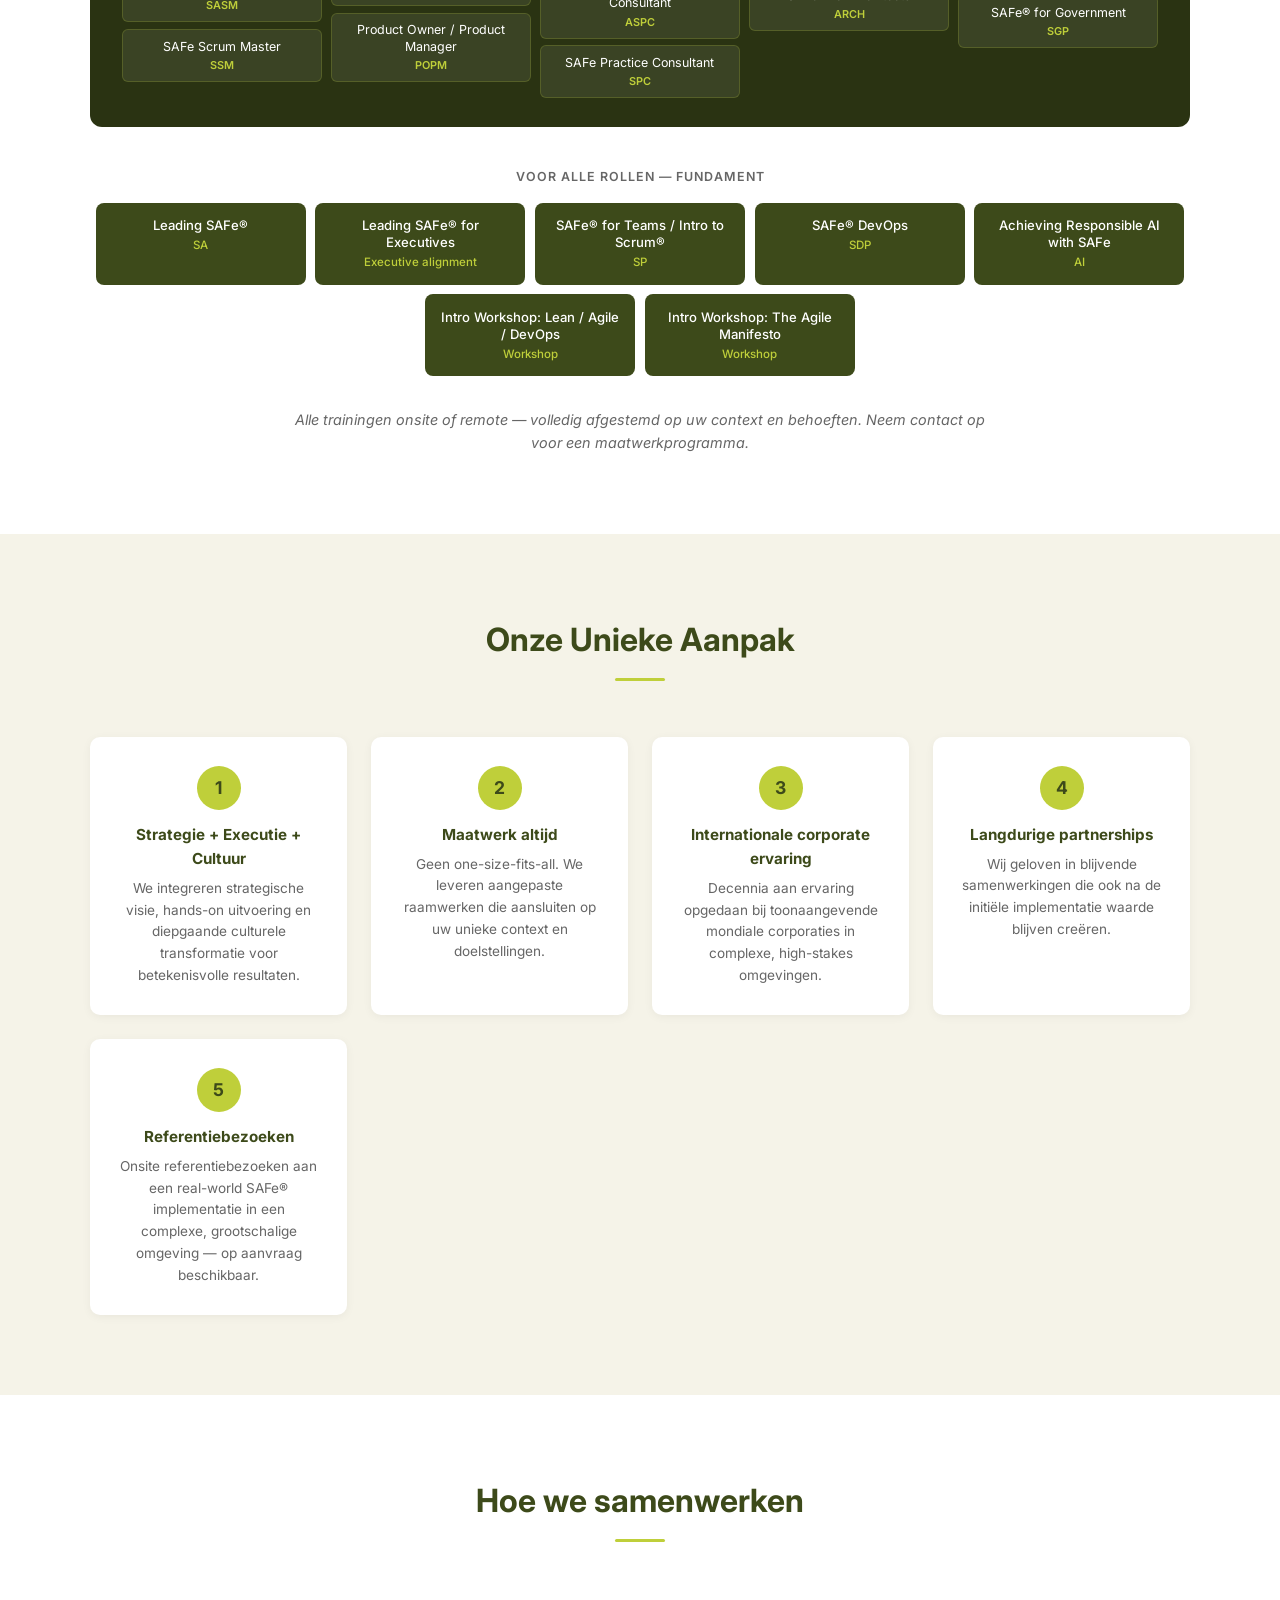
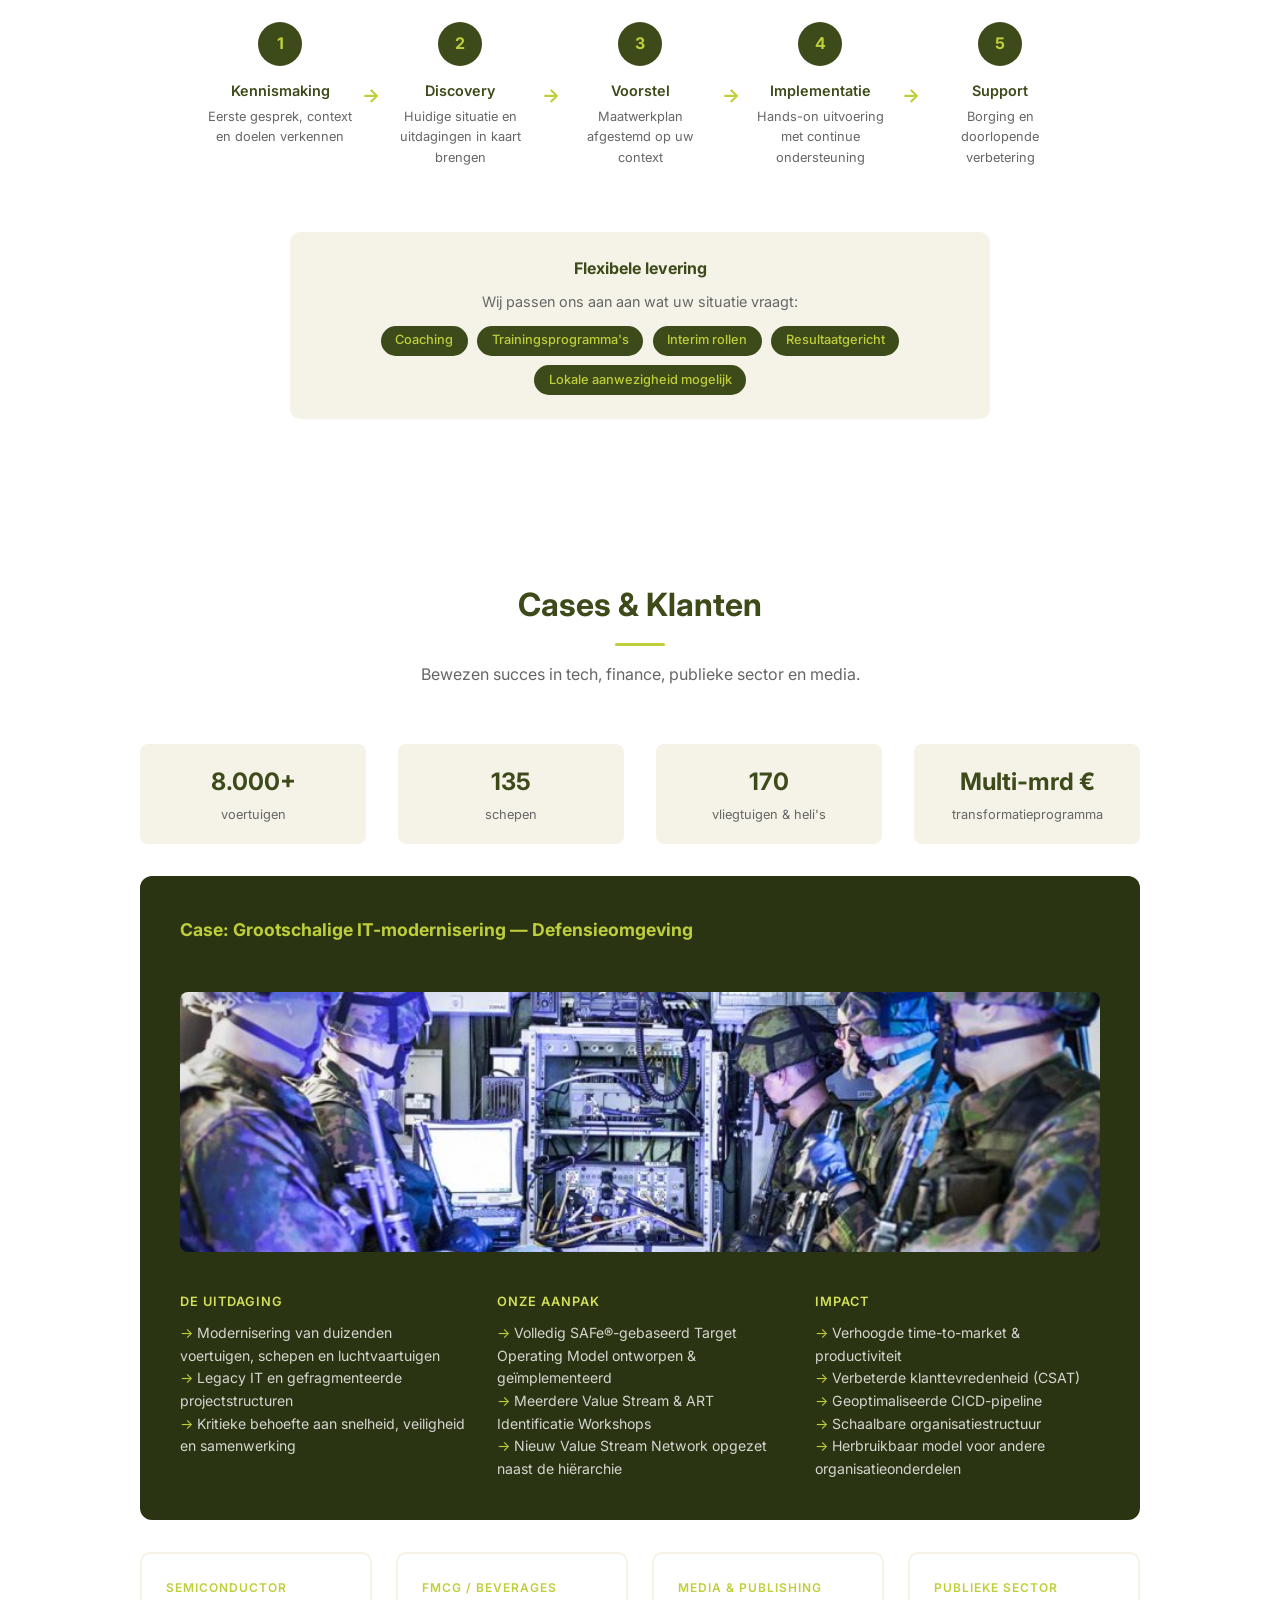
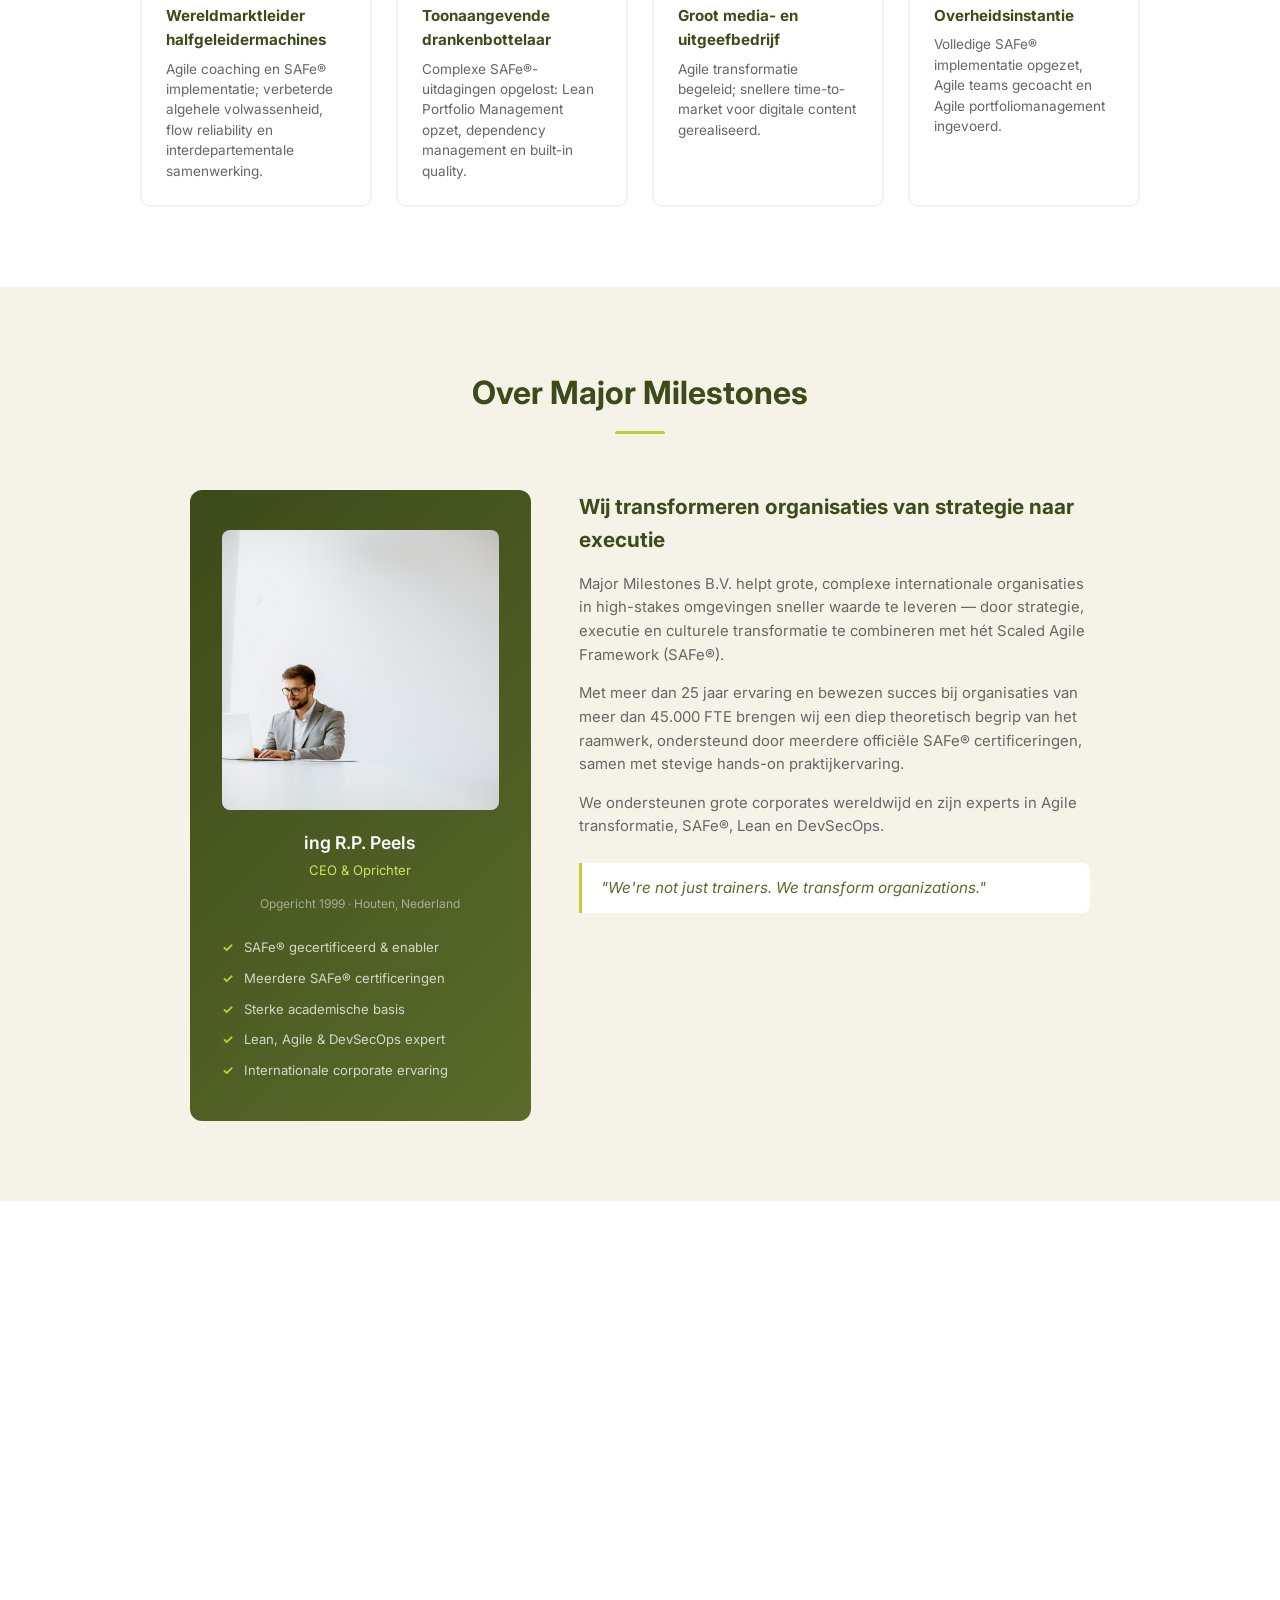
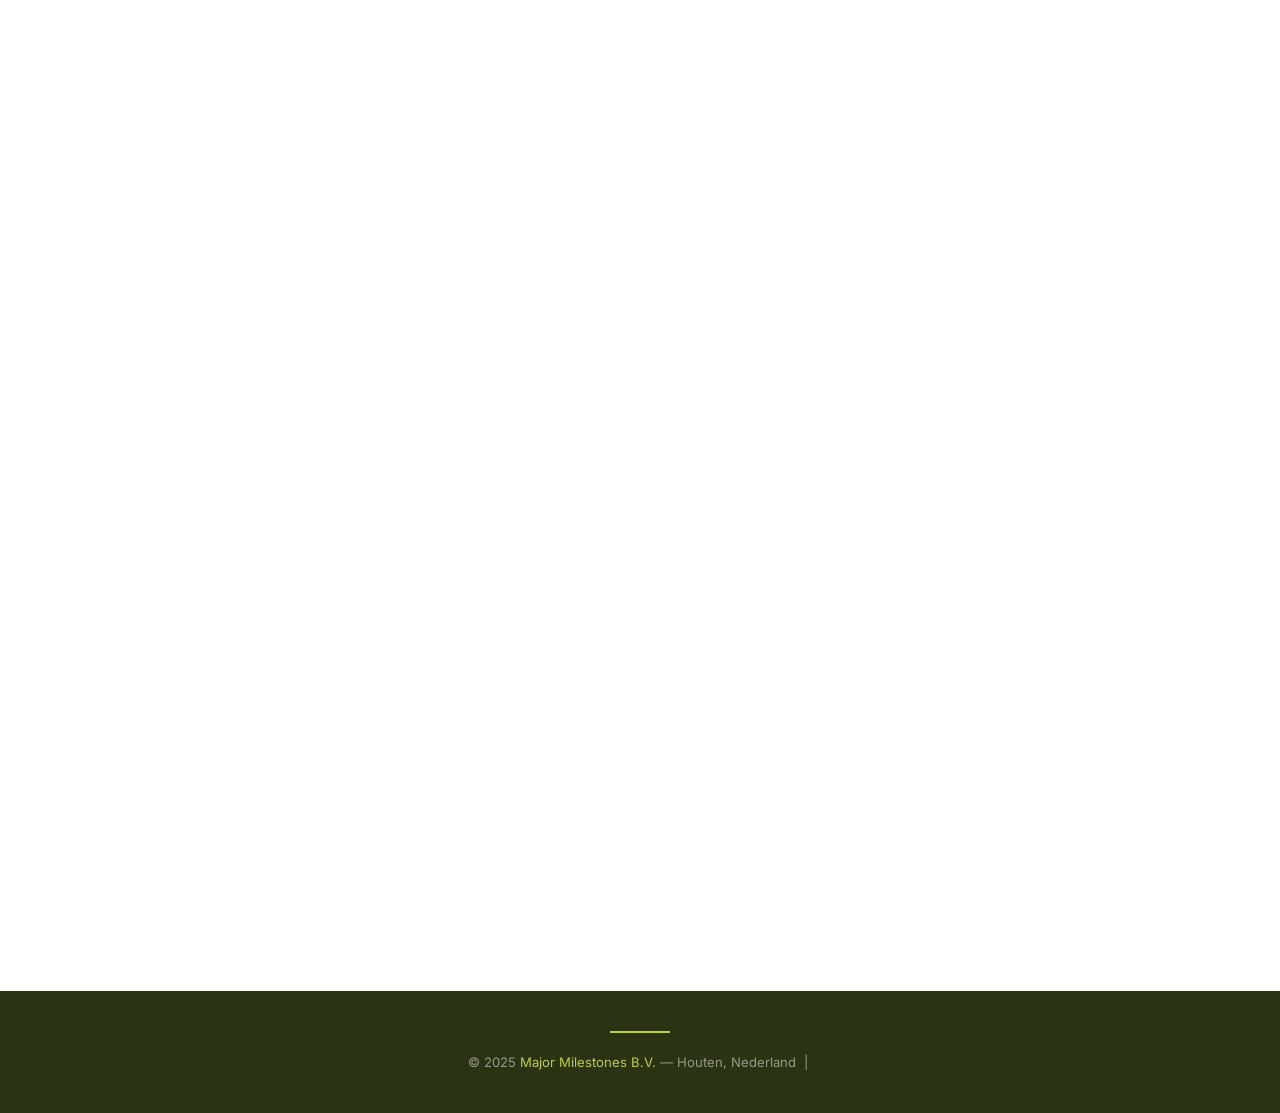
==== commit d2ecded1: "Boek online bladeren op /boek/ + download PDF" ====
--- a/index.html
+++ b/index.html
@@ -947,7 +947,7 @@
             </div>
         </a>
         <div class="boek-tekst">
-            <p class="boek-meta">Oktober 2026 &nbsp;·&nbsp; ing. R.P. Peels &nbsp;·&nbsp; 377 pagina’s</p>
+            <p class="boek-meta">Oktober 2026 &nbsp;·&nbsp; ing. R.P. Peels &nbsp;·&nbsp; 380 pagina’s</p>
             <h3>Achter de Schermen van SAFe® Transformaties</h3>
             <p>Vierenzestig hoofdstukken in negen delen — geboren op de werkvloer van complexe organisaties. Dit boek gaat niet over theorie. Het gaat over mensen die moeten veranderen, managers die hun rol opnieuw moeten uitvinden, en teams die leren samenwerken in een wereld die steeds sneller beweegt.</p>
             <p>Van concrete handleidingen over Lean Portfolio Management en LACE Kanban tot brede beschouwingen over leiderschap, cultuur en de evolutie van Agile. De vragen die niemand hardop durft te stellen — en de antwoorden die in de praktijk zijn gevonden.</p>
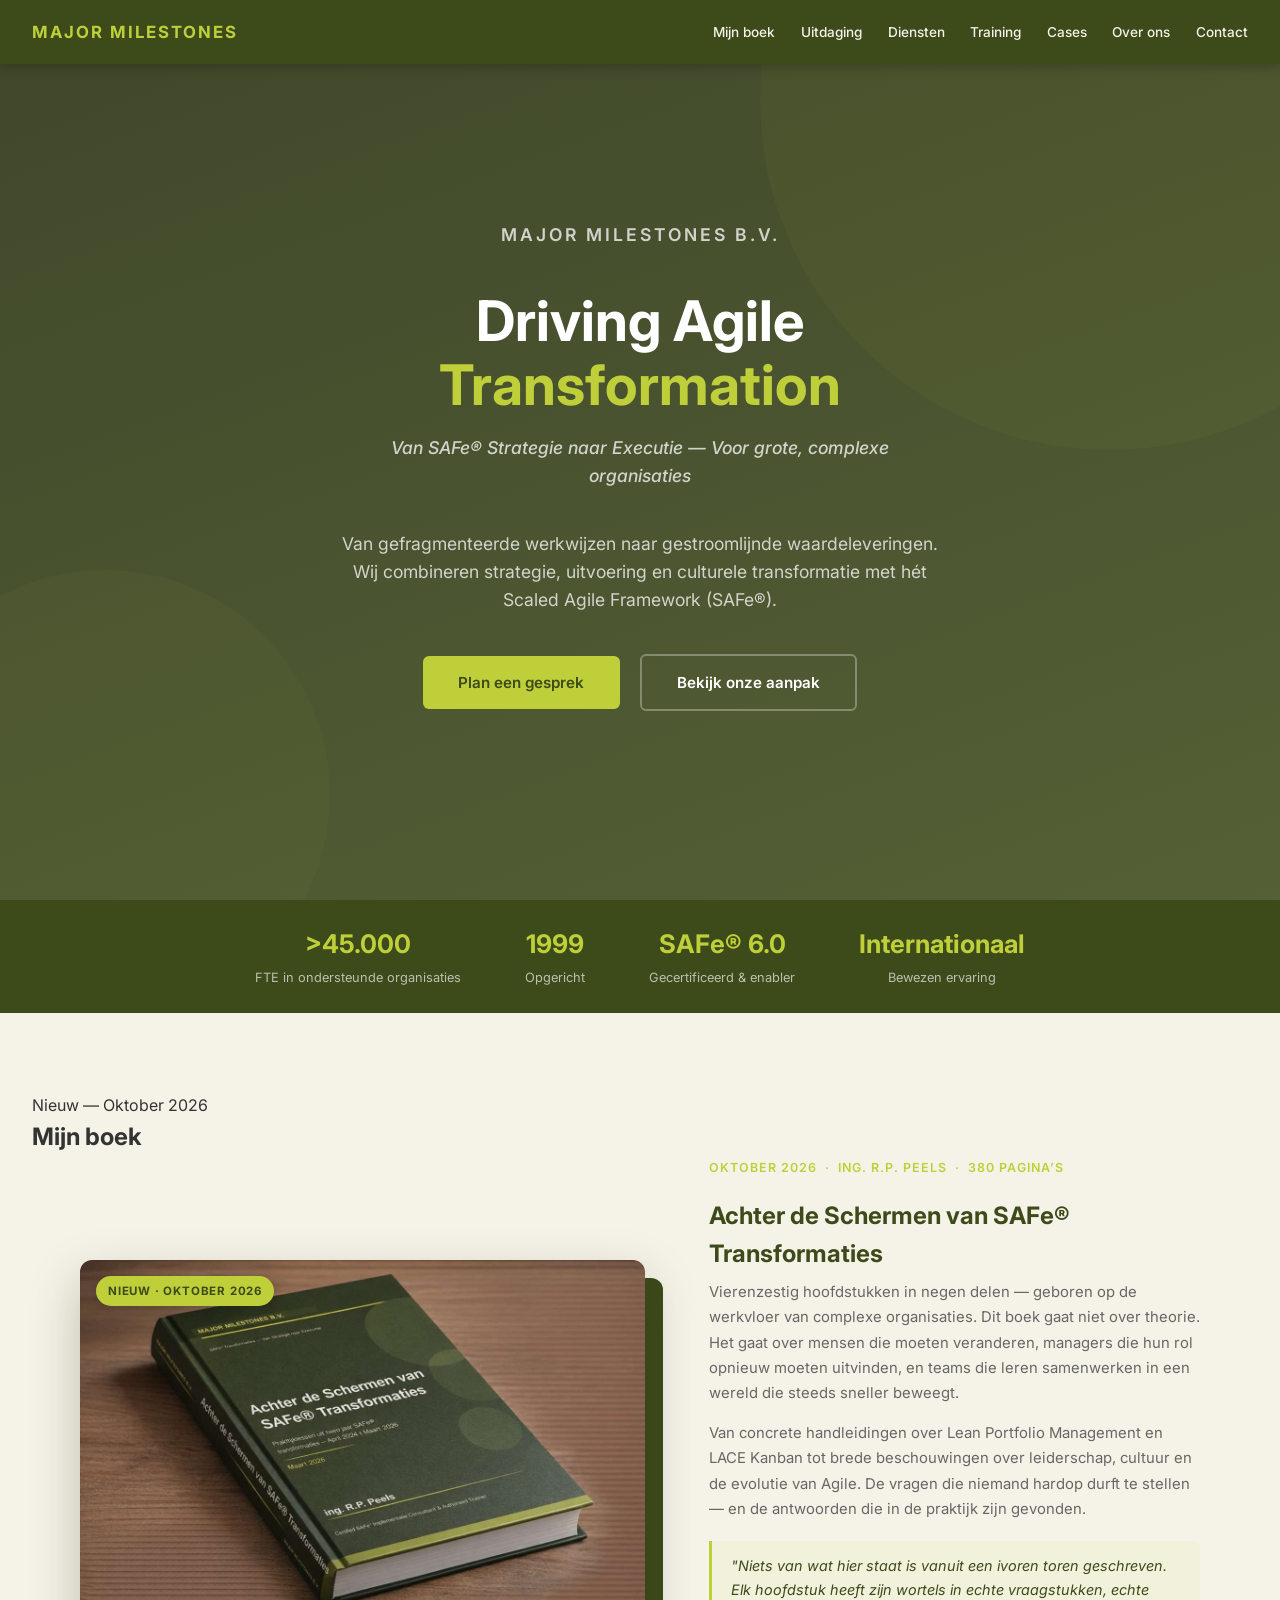
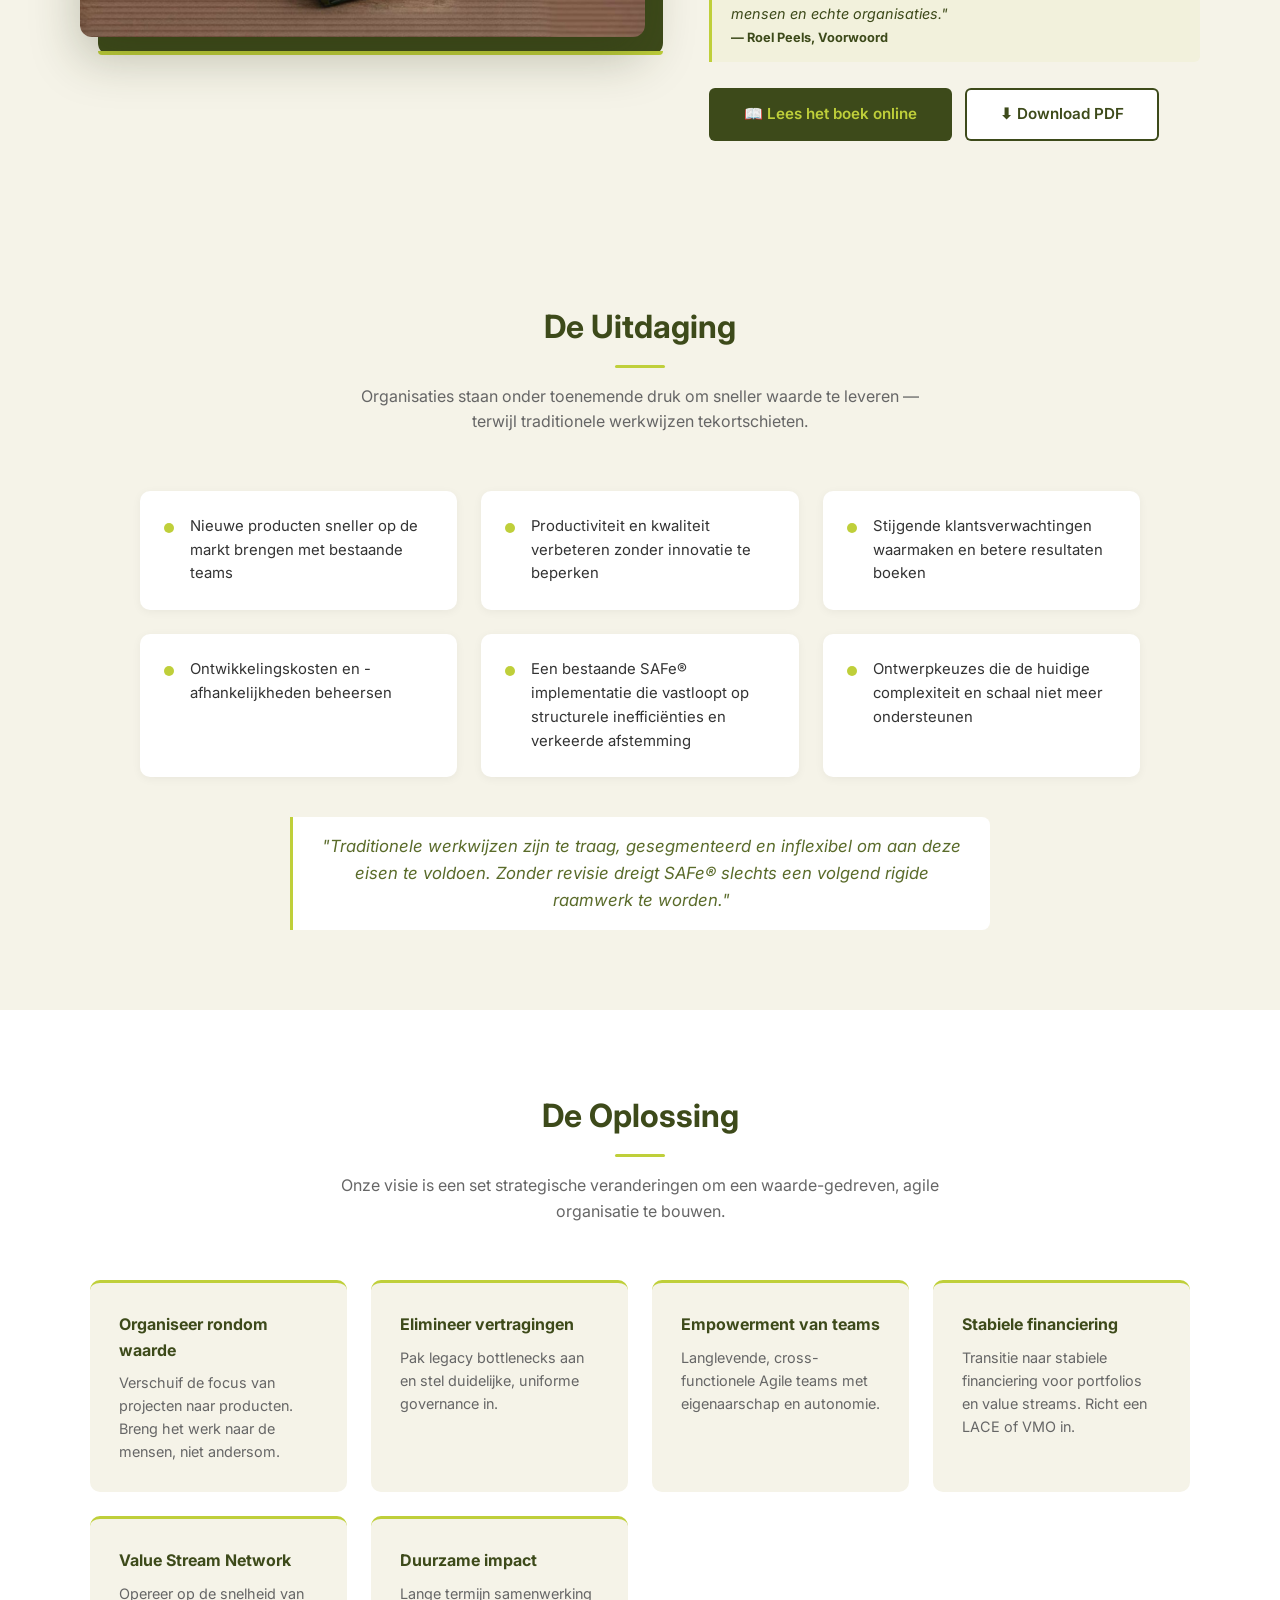
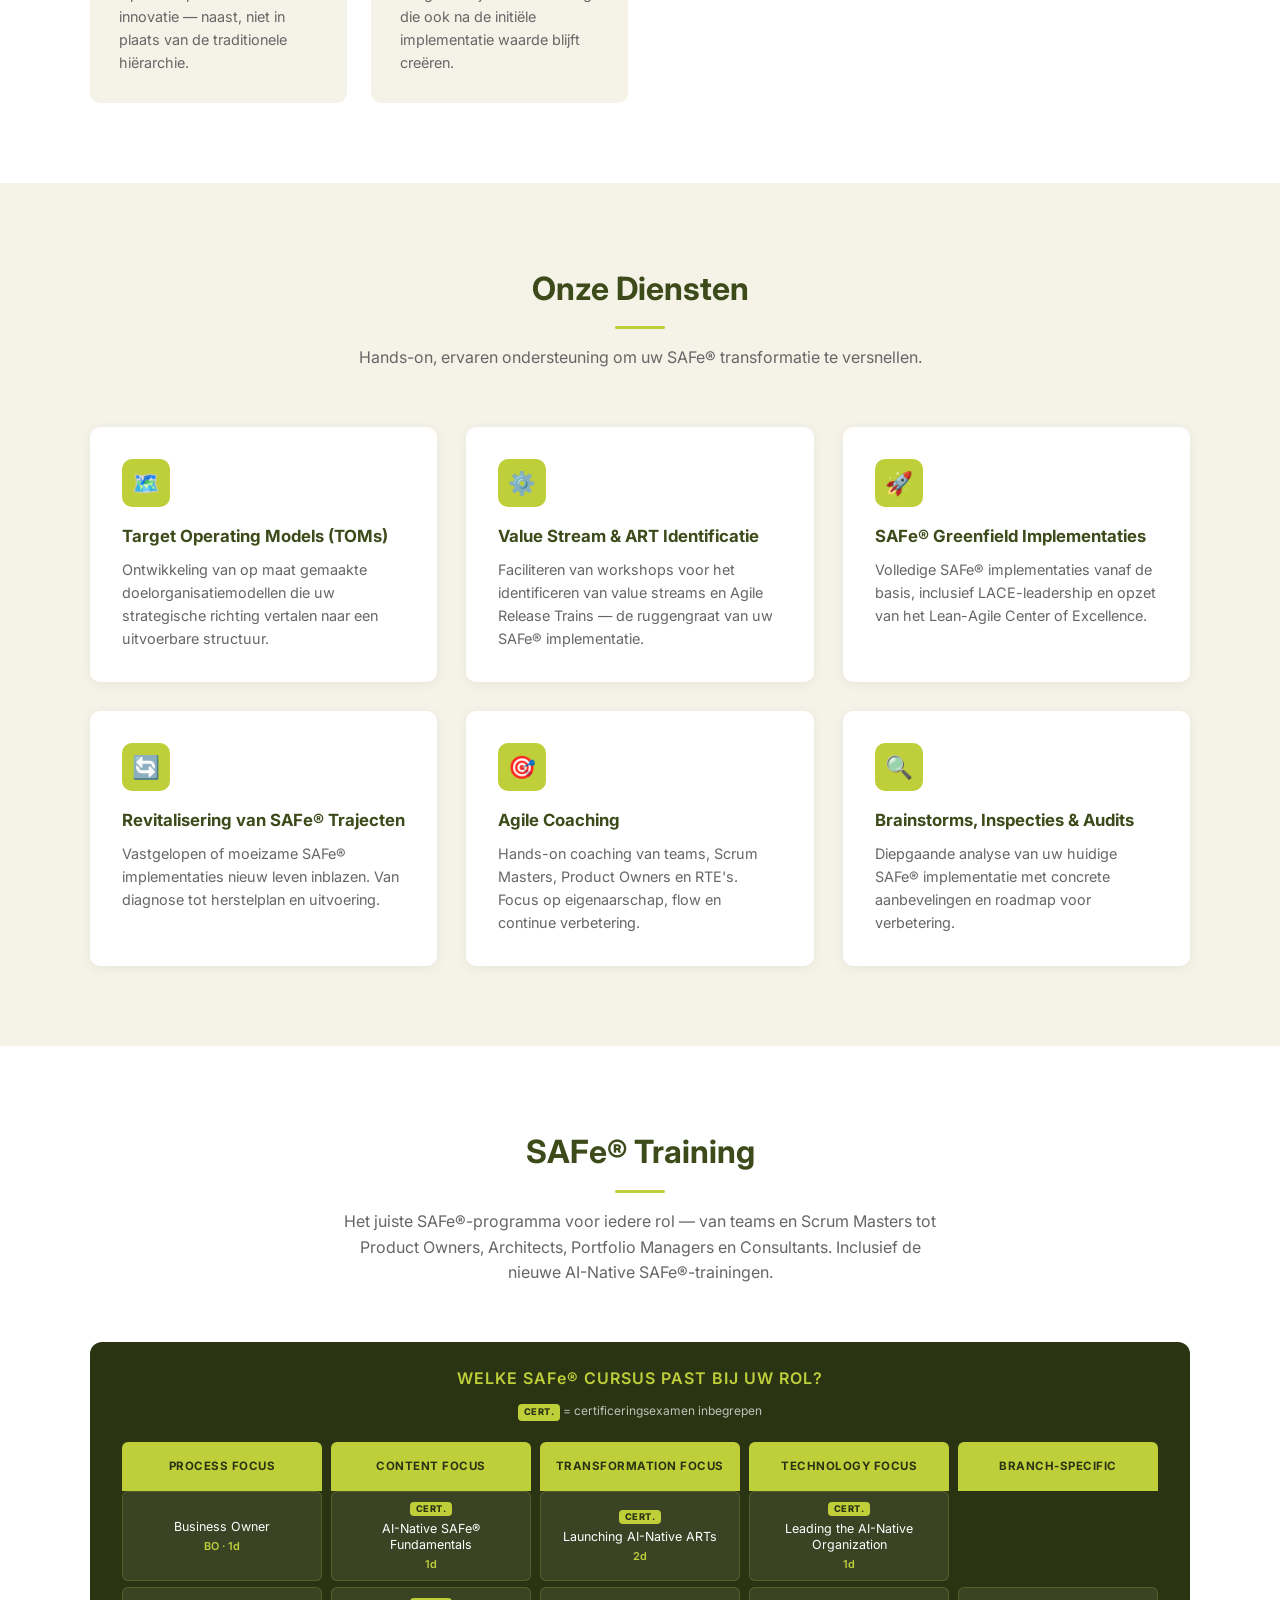
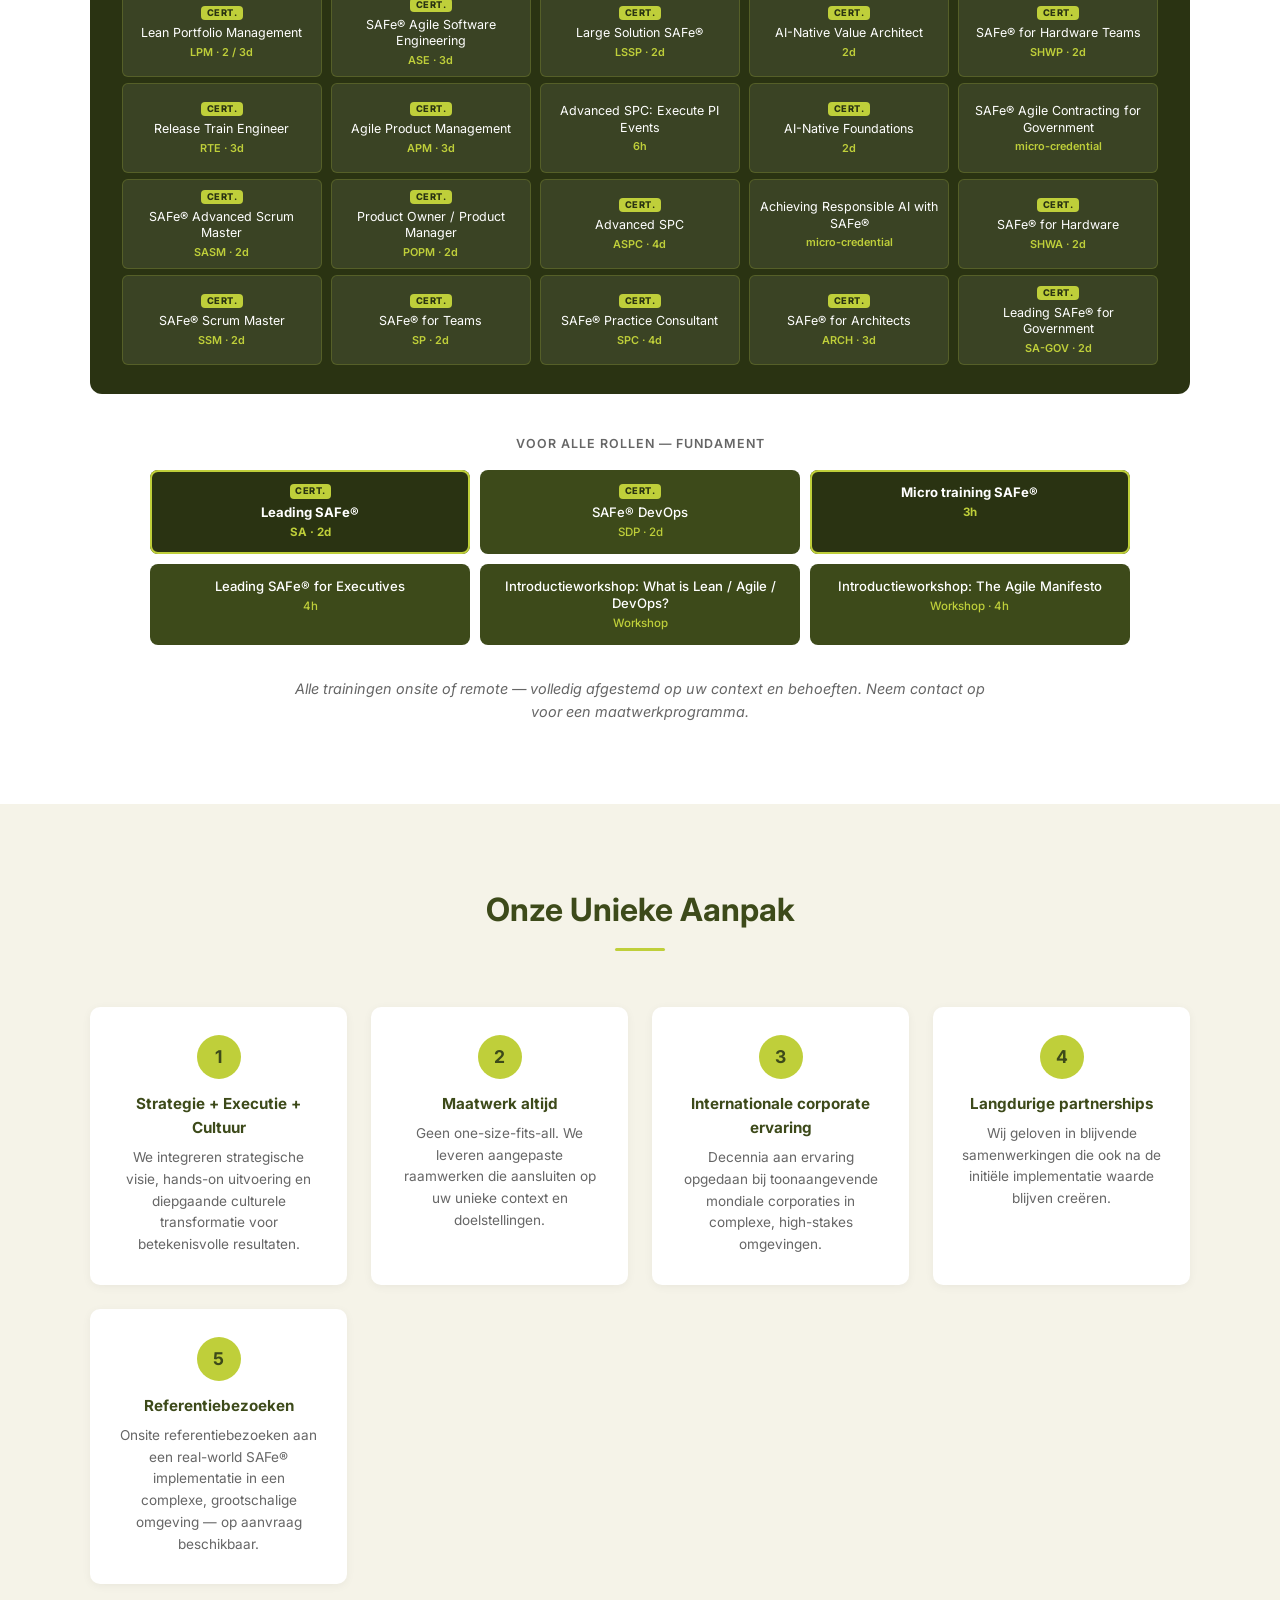
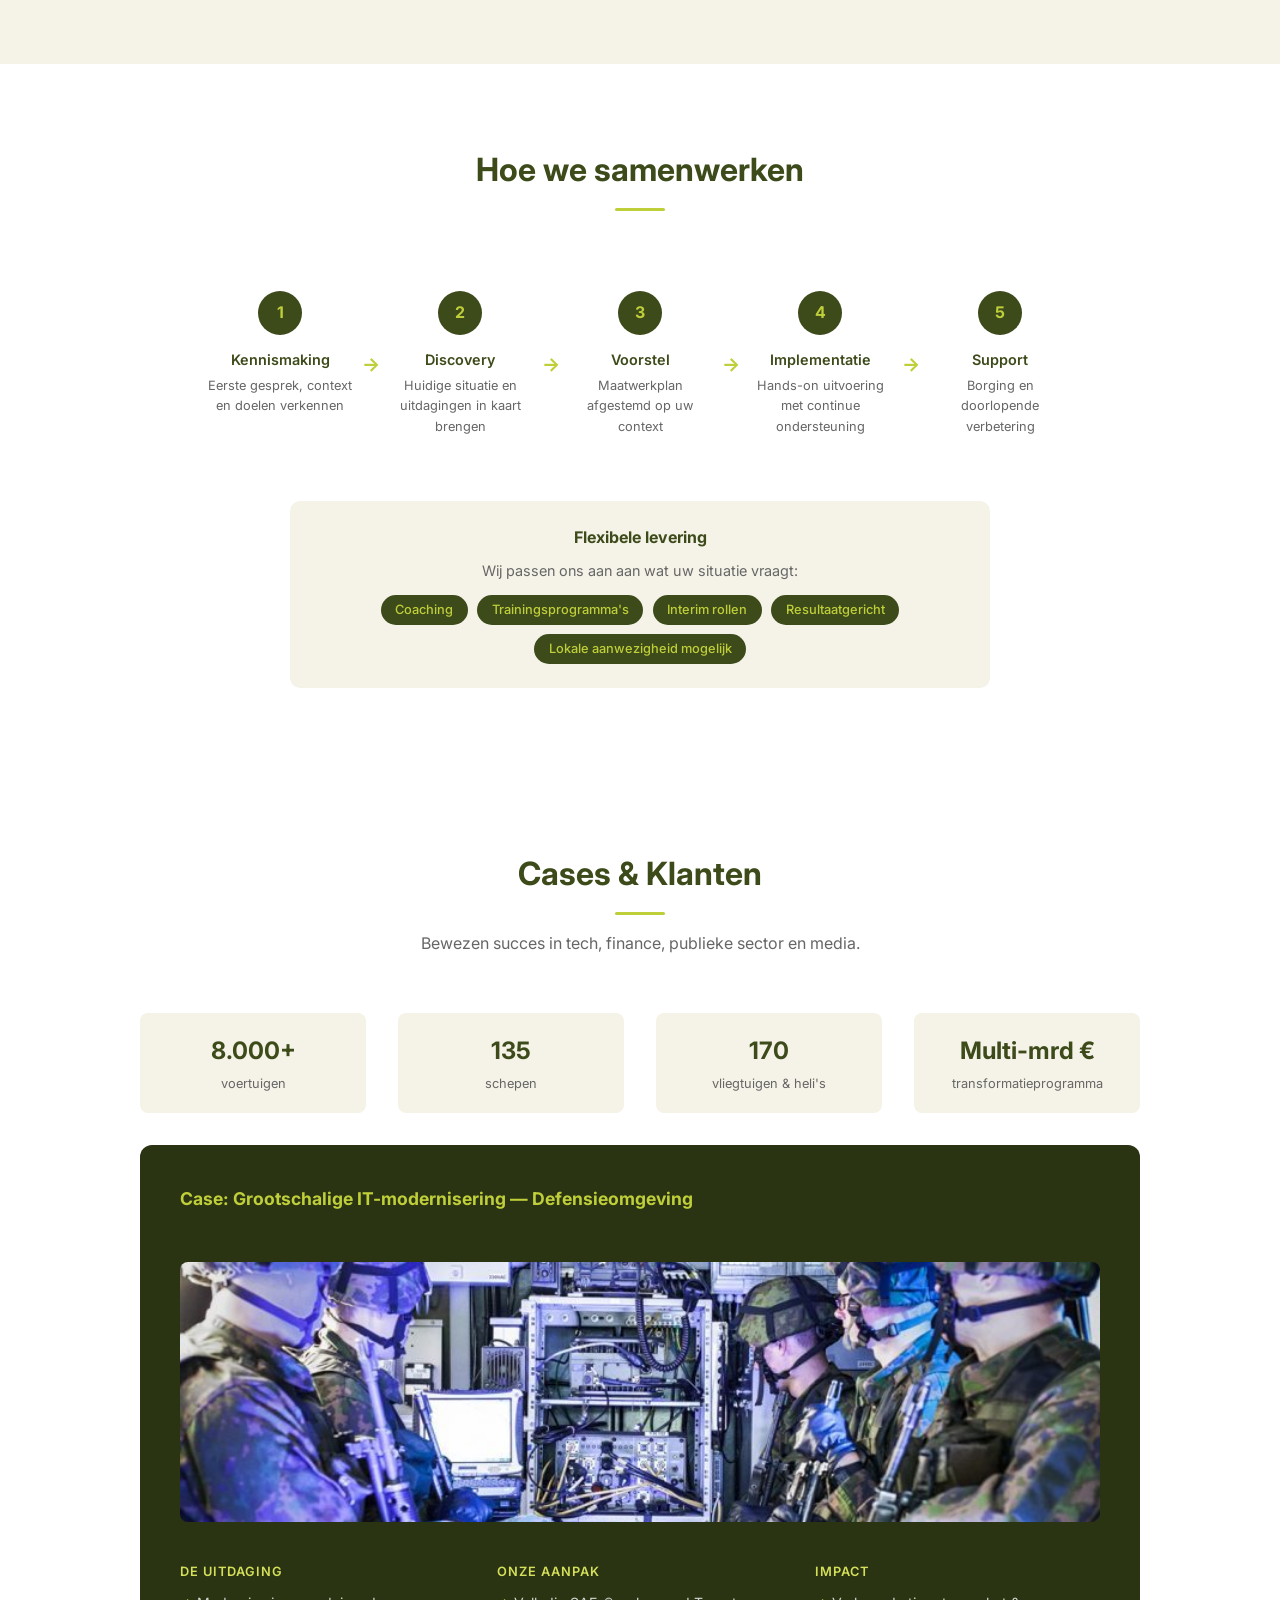
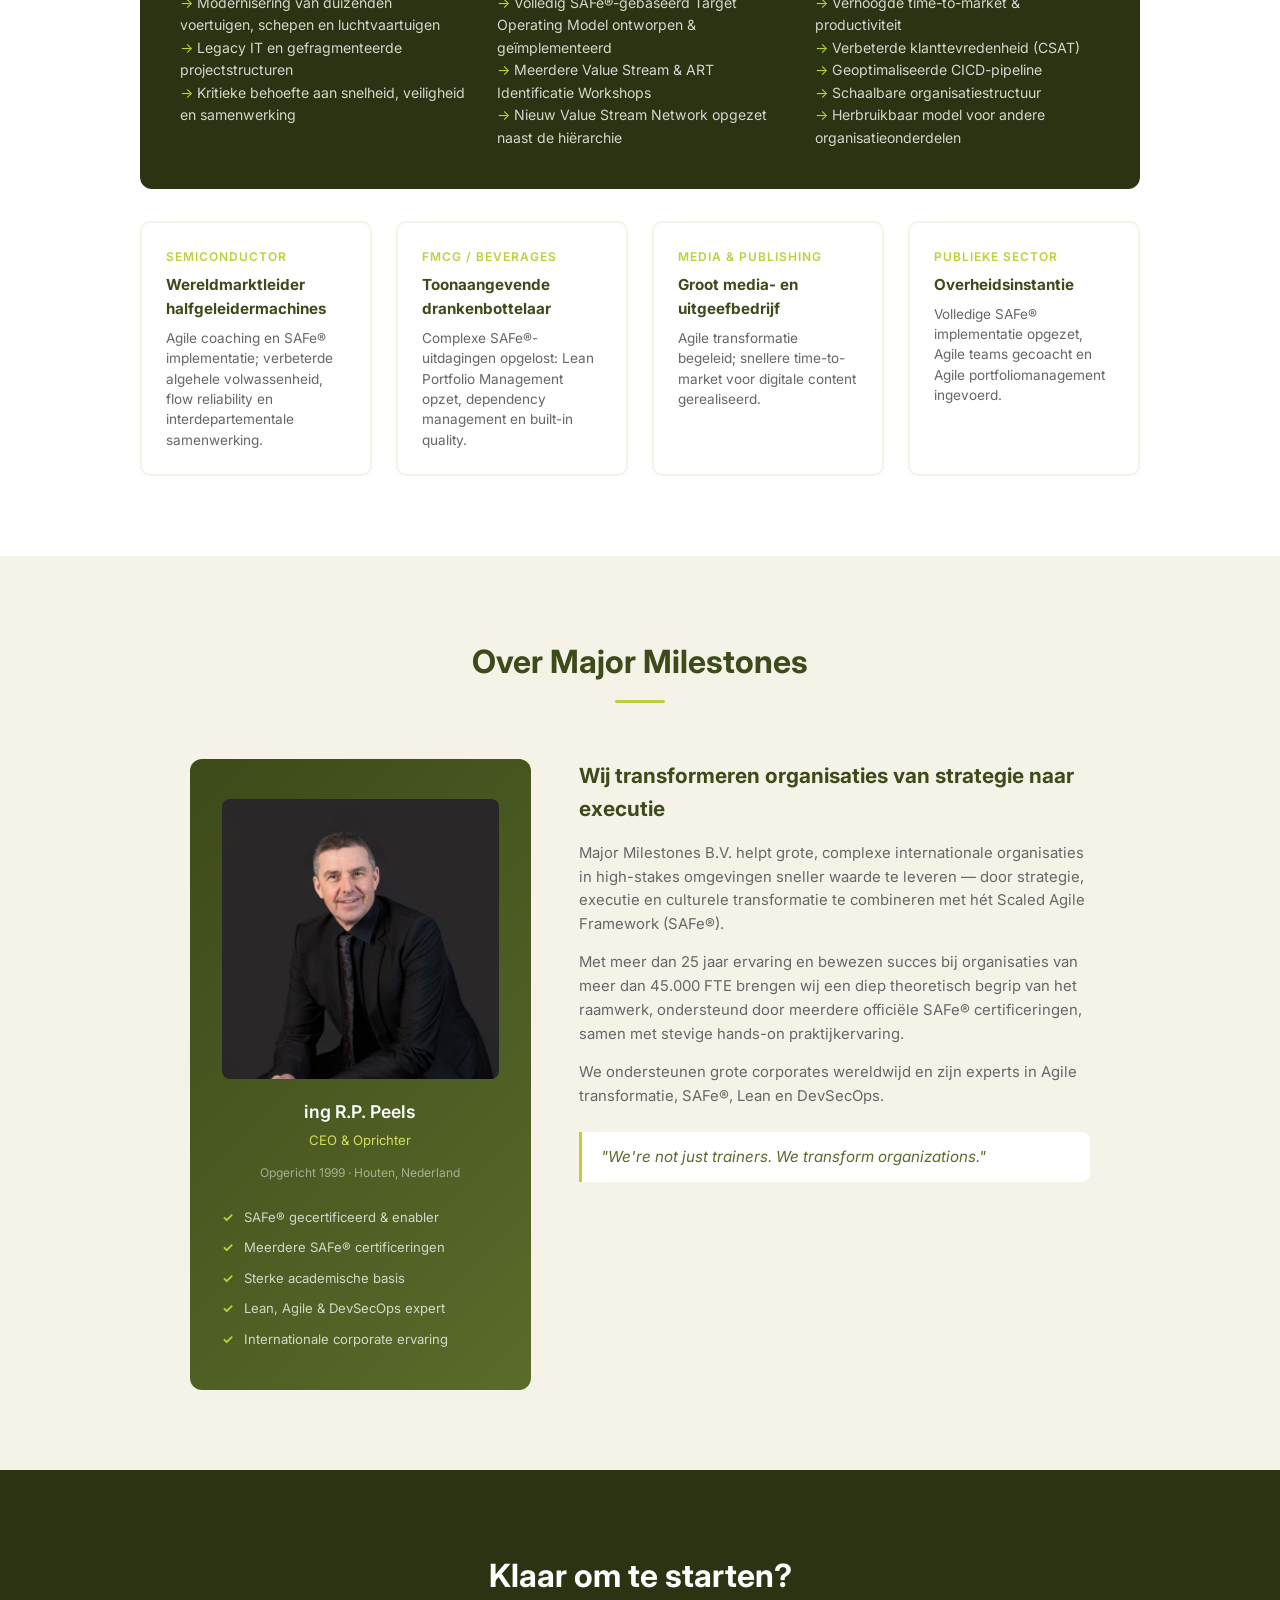
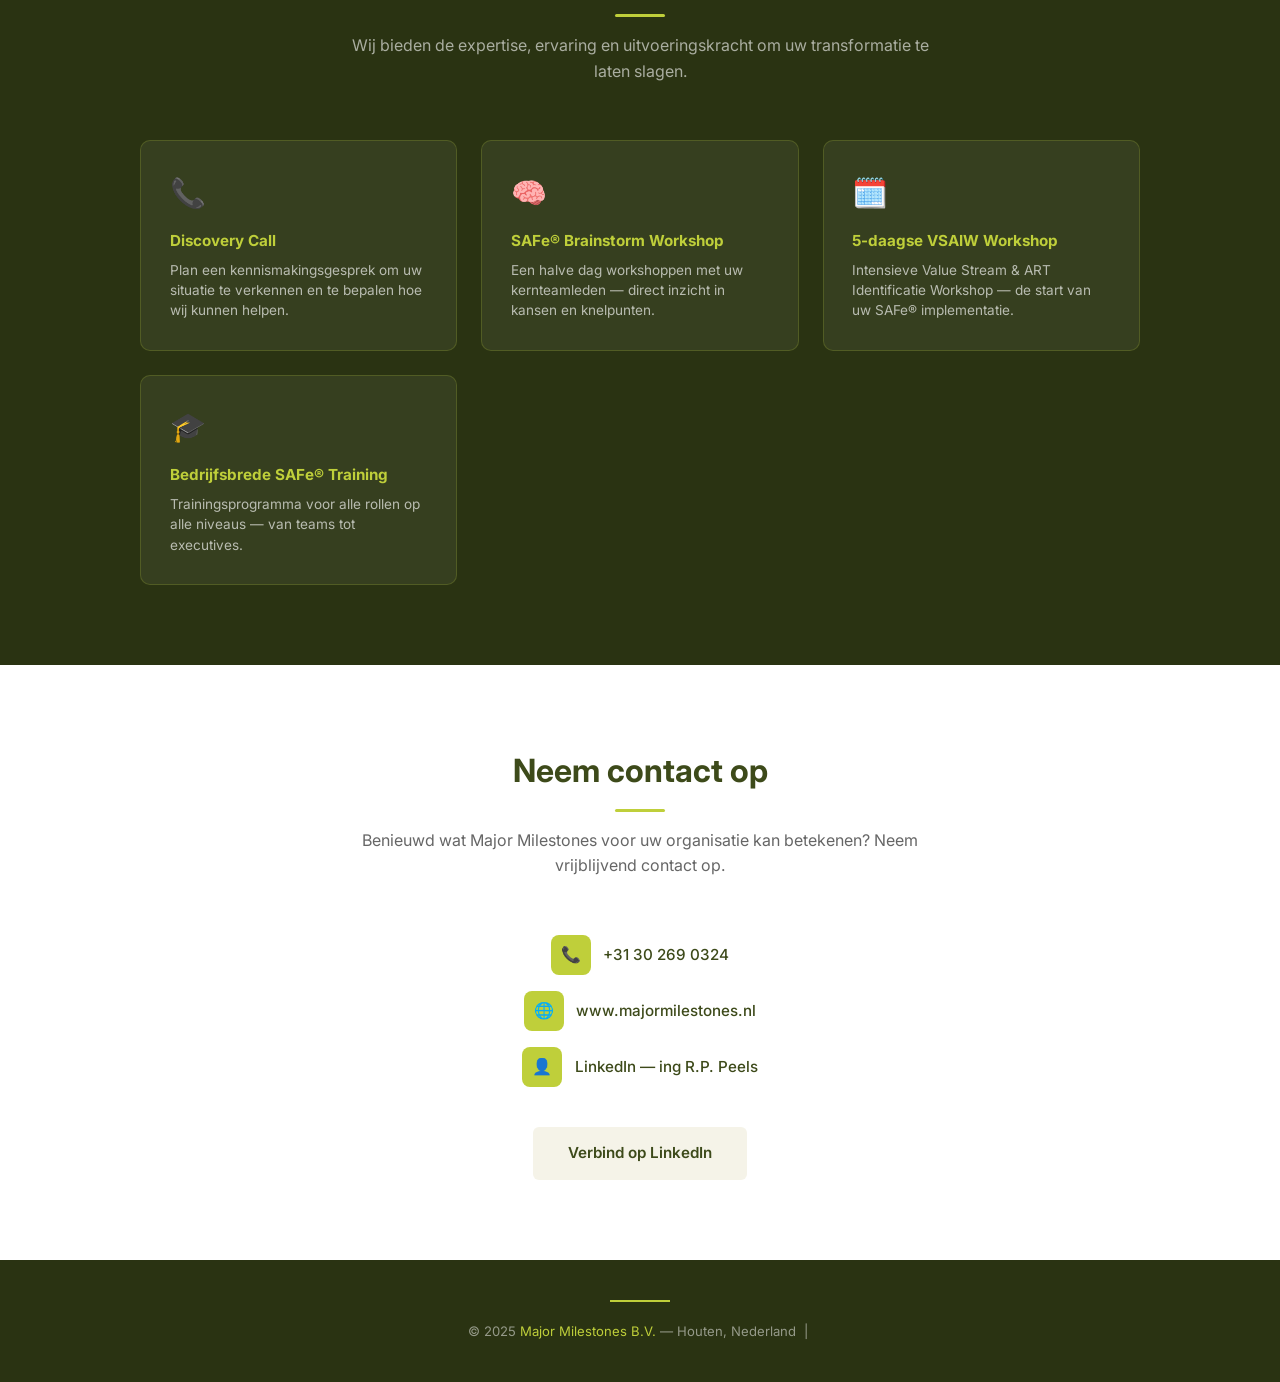
==== commit 6fc61e4a: "Boek online bladeren op /boek/ + download PDF" ====
--- a/index.html
+++ b/index.html
@@ -841,6 +841,24 @@
             font-size: .72rem;
             margin-top: .25rem;
         }
+        .training-course-badge .cert, .foundation-badge .cert, .training-legend .cert {
+            display: inline-block;
+            background: var(--lime);
+            color: var(--dark-bg);
+            font-size: .58rem;
+            font-weight: 800;
+            letter-spacing: .5px;
+            border-radius: 4px;
+            padding: .08rem .35rem;
+            margin: 0 0 .3rem;
+        }
+        .training-course-badge .cert, .foundation-badge .cert { display: table; margin: 0 auto .3rem; }
+        .training-legend { color: rgba(255,255,255,.7); font-size: .75rem; margin: -.6rem 0 1rem; }
+        .training-col-header { min-height: 3.1rem; display: flex; align-items: center; justify-content: center; line-height: 1.25; }
+        .training-col-courses .training-course-badge { min-height: 5.6rem; display: flex; flex-direction: column; justify-content: center; }
+        .training-foundation-grid .foundation-badge { width: 320px; }
+        @media (max-width: 768px) { .training-col-courses .training-course-badge { min-height: 0; } .training-foundation-grid .foundation-badge { width: 100%; } }
+        .foundation-badge.highlight { background: var(--dark-bg); box-shadow: inset 0 0 0 2px var(--lime); font-weight: 700; }
         .training-cta-note {
             max-width: 700px;
             margin: 0 auto;
@@ -939,10 +957,10 @@
         <div class="accent-line"></div>
     </div>
     <div class="boek-wrapper">
-        <a class="boek-foto" href="boek/" title="Lees het boek online">
+        <a class="boek-foto" href="https://www.majormilestones.nl/boek/" target="_blank" title="Lees het boek online">
             <span class="boek-badge">Nieuw · Oktober 2026</span>
             <div class="boek-foto-frame">
-                <img src="images/boek-foto.jpg" alt="Het boek Achter de Schermen van SAFe® Transformaties door ing. R.P. Peels" width="1400" height="933" loading="lazy">
+                <img src="[data-uri]" alt="Het boek Achter de Schermen van SAFe® Transformaties door ing. R.P. Peels" width="1400" height="933" loading="lazy">
                 <div class="boek-lees"><span>Blader door het boek</span><span>Lees online →</span></div>
             </div>
         </a>
@@ -953,8 +971,8 @@
             <p>Van concrete handleidingen over Lean Portfolio Management en LACE Kanban tot brede beschouwingen over leiderschap, cultuur en de evolutie van Agile. De vragen die niemand hardop durft te stellen — en de antwoorden die in de praktijk zijn gevonden.</p>
             <div class="boek-quote">"Niets van wat hier staat is vanuit een ivoren toren geschreven. Elk hoofdstuk heeft zijn wortels in echte vraagstukken, echte mensen en echte organisaties."<br><strong style="font-style:normal;font-size:.8rem;color:var(--dark-olive);">— Roel Peels, Voorwoord</strong></div>
             <div class="boek-acties">
-                <a href="boek/" class="btn btn-boek">📖 Lees het boek online</a>
-                <a href="boek/boek.pdf" class="btn btn-boek-dl" download="Achter-de-Schermen-van-SAFe-Transformaties-Roel-Peels.pdf">⬇ Download PDF</a>
+                <a href="https://www.majormilestones.nl/boek/" target="_blank" class="btn btn-boek">📖 Lees het boek online</a>
+                <a href="https://www.majormilestones.nl/boek/boek.pdf" target="_blank" class="btn btn-boek-dl" download="Achter-de-Schermen-van-SAFe-Transformaties-Roel-Peels.pdf">⬇ Download PDF</a>
             </div>
         </div>
     </div>
@@ -1079,7 +1097,7 @@
     <div class="section-title">
         <h2>SAFe® Training</h2>
         <div class="accent-line"></div>
-        <p>Het juiste SAFe®-programma voor iedere rol — van teams en Scrum Masters tot Product Owners, Architects, Portfolio Managers en Consultants.</p>
+        <p>Het juiste SAFe®-programma voor iedere rol — van teams en Scrum Masters tot Product Owners, Architects, Portfolio Managers en Consultants. Inclusief de nieuwe AI-Native SAFe®-trainingen.</p>
     </div>
     <div class="training-photo-banner" id="training-photo-wrap">
         <img src="images/training-foto.jpg" alt="SAFe® training in uitvoering" onerror="document.getElementById('training-photo-wrap').style.display='none'">
@@ -1087,58 +1105,58 @@
     <!-- Which course is right for you? matrix -->
     <div class="training-which">
         <h3>WELKE SAFe® CURSUS PAST BIJ UW ROL?</h3>
-
-        <!-- Top roles -->
-        <div class="training-top-roles">
-            <div class="training-top-role">Business Owner <span>(BO)</span></div>
-            <div class="training-top-role">Lean Portfolio Management <span>(LPM)</span></div>
-        </div>
+        <p class="training-legend"><span class="cert">CERT.</span> = certificeringsexamen inbegrepen</p>
 
         <!-- 5 focus columns -->
         <div class="training-columns">
-            <!-- Col 1: Process focus -->
             <div>
                 <div class="training-col-header">Process focus</div>
                 <div class="training-col-courses">
-                    <div class="training-course-badge">Release Train Engineer<span class="abbr">RTE</span></div>
-                    <div class="training-course-badge">SAFe Advanced Scrum Master<span class="abbr">SASM</span></div>
-                    <div class="training-course-badge">SAFe Scrum Master<span class="abbr">SSM</span></div>
+                    <div class="training-course-badge">Business Owner<span class="abbr">BO · 1d</span></div>
+                    <div class="training-course-badge"><span class="cert">CERT.</span>Lean Portfolio Management<span class="abbr">LPM · 2 / 3d</span></div>
+                    <div class="training-course-badge"><span class="cert">CERT.</span>Release Train Engineer<span class="abbr">RTE · 3d</span></div>
+                    <div class="training-course-badge"><span class="cert">CERT.</span>SAFe® Advanced Scrum Master<span class="abbr">SASM · 2d</span></div>
+                    <div class="training-course-badge"><span class="cert">CERT.</span>SAFe® Scrum Master<span class="abbr">SSM · 2d</span></div>
                 </div>
             </div>
-            <!-- Col 2: Content focus -->
             <div>
                 <div class="training-col-header">Content focus</div>
                 <div class="training-col-courses">
-                    <div class="training-course-badge">SAFe® Agile Software Eng.<span class="abbr">ASE</span></div>
-                    <div class="training-course-badge">Agile Product Management<span class="abbr">APM</span></div>
-                    <div class="training-course-badge">Product Owner / Product Manager<span class="abbr">POPM</span></div>
+                    <div class="training-course-badge"><span class="cert">CERT.</span>AI-Native SAFe® Fundamentals<span class="abbr">1d</span></div>
+                    <div class="training-course-badge"><span class="cert">CERT.</span>SAFe® Agile Software Engineering<span class="abbr">ASE · 3d</span></div>
+                    <div class="training-course-badge"><span class="cert">CERT.</span>Agile Product Management<span class="abbr">APM · 3d</span></div>
+                    <div class="training-course-badge"><span class="cert">CERT.</span>Product Owner / Product Manager<span class="abbr">POPM · 2d</span></div>
+                    <div class="training-course-badge"><span class="cert">CERT.</span>SAFe® for Teams<span class="abbr">SP · 2d</span></div>
                 </div>
             </div>
-            <!-- Col 3: Transformation focus -->
             <div>
                 <div class="training-col-header">Transformation focus</div>
                 <div class="training-col-courses">
-                    <div class="training-course-badge">SAFe® Practice Consultant-Trainer<span class="abbr">SPCT</span></div>
-                    <div class="training-course-badge">Advanced SAFe® Practice Consultant<span class="abbr">ASPC</span></div>
-                    <div class="training-course-badge">SAFe Practice Consultant<span class="abbr">SPC</span></div>
+                    <div class="training-course-badge"><span class="cert">CERT.</span>Launching AI-Native ARTs<span class="abbr">2d</span></div>
+                    <div class="training-course-badge"><span class="cert">CERT.</span>Large Solution SAFe®<span class="abbr">LSSP · 2d</span></div>
+                    <div class="training-course-badge">Advanced SPC: Execute PI Events<span class="abbr">6h</span></div>
+                    <div class="training-course-badge"><span class="cert">CERT.</span>Advanced SPC<span class="abbr">ASPC · 4d</span></div>
+                    <div class="training-course-badge"><span class="cert">CERT.</span>SAFe® Practice Consultant<span class="abbr">SPC · 4d</span></div>
                 </div>
             </div>
-            <!-- Col 4: Technology focus -->
             <div>
                 <div class="training-col-header">Technology focus</div>
                 <div class="training-col-courses">
-                    <div class="training-course-badge empty">&nbsp;</div>
-                    <div class="training-course-badge empty">&nbsp;</div>
-                    <div class="training-course-badge">SAFe® for Architects<span class="abbr">ARCH</span></div>
+                    <div class="training-course-badge"><span class="cert">CERT.</span>Leading the AI-Native Organization<span class="abbr">1d</span></div>
+                    <div class="training-course-badge"><span class="cert">CERT.</span>AI-Native Value Architect<span class="abbr">2d</span></div>
+                    <div class="training-course-badge"><span class="cert">CERT.</span>AI-Native Foundations<span class="abbr">2d</span></div>
+                    <div class="training-course-badge">Achieving Responsible AI with SAFe®<span class="abbr">micro-credential</span></div>
+                    <div class="training-course-badge"><span class="cert">CERT.</span>SAFe® for Architects<span class="abbr">ARCH · 3d</span></div>
                 </div>
             </div>
-            <!-- Col 5: Branch-specific -->
             <div>
                 <div class="training-col-header">Branch-specific</div>
                 <div class="training-col-courses">
                     <div class="training-course-badge empty">&nbsp;</div>
-                    <div class="training-course-badge">SAFe® for Hardware<span class="abbr">HW</span></div>
-                    <div class="training-course-badge">SAFe® for Government<span class="abbr">SGP</span></div>
+                    <div class="training-course-badge"><span class="cert">CERT.</span>SAFe® for Hardware Teams<span class="abbr">SHWP · 2d</span></div>
+                    <div class="training-course-badge">SAFe® Agile Contracting for Government<span class="abbr">micro-credential</span></div>
+                    <div class="training-course-badge"><span class="cert">CERT.</span>SAFe® for Hardware<span class="abbr">SHWA · 2d</span></div>
+                    <div class="training-course-badge"><span class="cert">CERT.</span>Leading SAFe® for Government<span class="abbr">SA-GOV · 2d</span></div>
                 </div>
             </div>
         </div>
@@ -1148,13 +1166,12 @@
     <div class="training-foundation">
         <h4>Voor alle rollen — fundament</h4>
         <div class="training-foundation-grid">
-            <div class="foundation-badge">Leading SAFe®<span class="abbr">SA</span></div>
-            <div class="foundation-badge">Leading SAFe® for Executives<span class="abbr">Executive alignment</span></div>
-            <div class="foundation-badge">SAFe® for Teams / Intro to Scrum®<span class="abbr">SP</span></div>
-            <div class="foundation-badge">SAFe® DevOps<span class="abbr">SDP</span></div>
-            <div class="foundation-badge">Achieving Responsible AI with SAFe<span class="abbr">AI</span></div>
-            <div class="foundation-badge">Intro Workshop: Lean / Agile / DevOps<span class="abbr">Workshop</span></div>
-            <div class="foundation-badge">Intro Workshop: The Agile Manifesto<span class="abbr">Workshop</span></div>
+            <div class="foundation-badge highlight"><span class="cert">CERT.</span>Leading SAFe®<span class="abbr">SA · 2d</span></div>
+            <div class="foundation-badge"><span class="cert">CERT.</span>SAFe® DevOps<span class="abbr">SDP · 2d</span></div>
+            <div class="foundation-badge highlight">Micro training SAFe®<span class="abbr">3h</span></div>
+            <div class="foundation-badge">Leading SAFe® for Executives<span class="abbr">4h</span></div>
+            <div class="foundation-badge">Introductieworkshop: What is Lean / Agile / DevOps?<span class="abbr">Workshop</span></div>
+            <div class="foundation-badge">Introductieworkshop: The Agile Manifesto<span class="abbr">Workshop · 4h</span></div>
         </div>
     </div>
 
@@ -1327,7 +1344,7 @@
     </div>
     <div class="about-wrapper">
         <div class="about-visual">
-            <img src="images/roel-foto.jpg" alt="Roel Peels — CEO Major Milestones B.V." class="about-photo" onerror="this.style.display='none'">
+            <img src="[data-uri]" alt="Roel Peels — CEO Major Milestones B.V." class="about-photo" onerror="this.style.display='none'">
 
             <div class="name">ing R.P. Peels</div>
             <div class="role">CEO &amp; Oprichter</div>
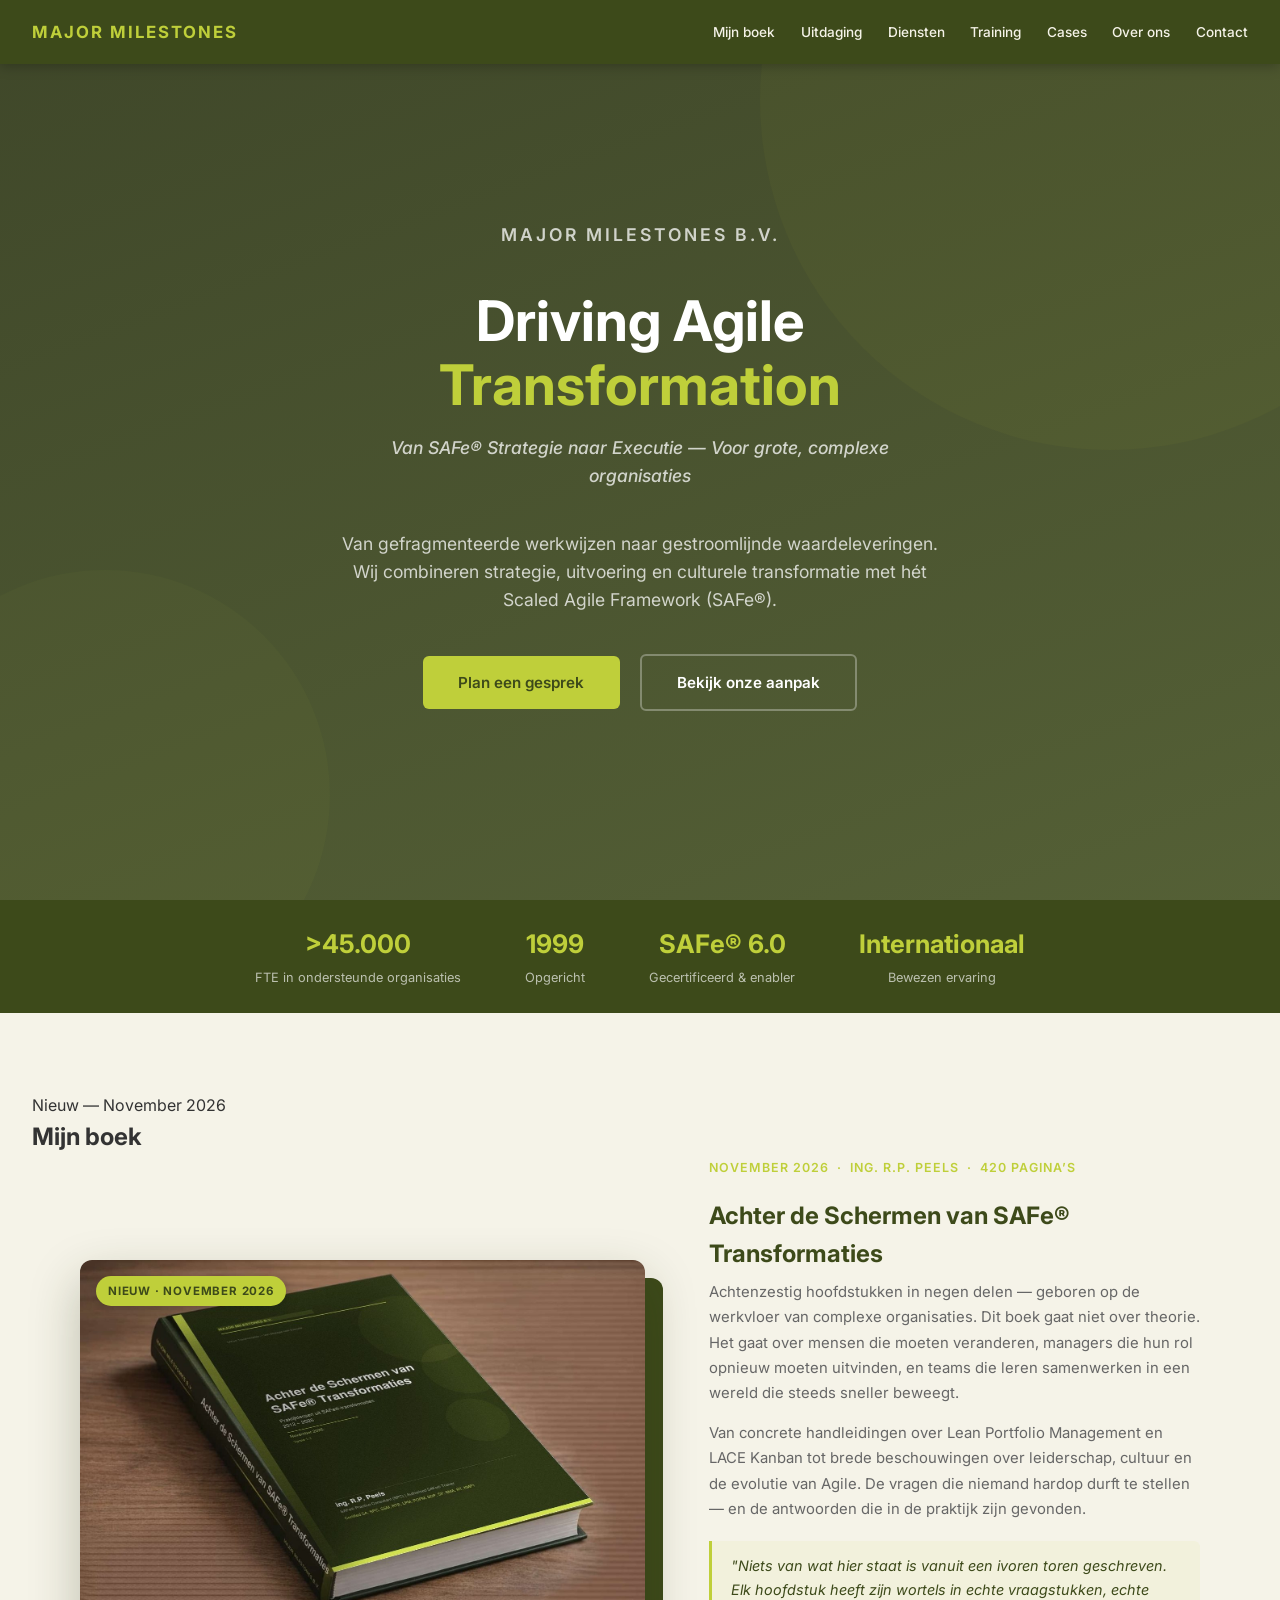
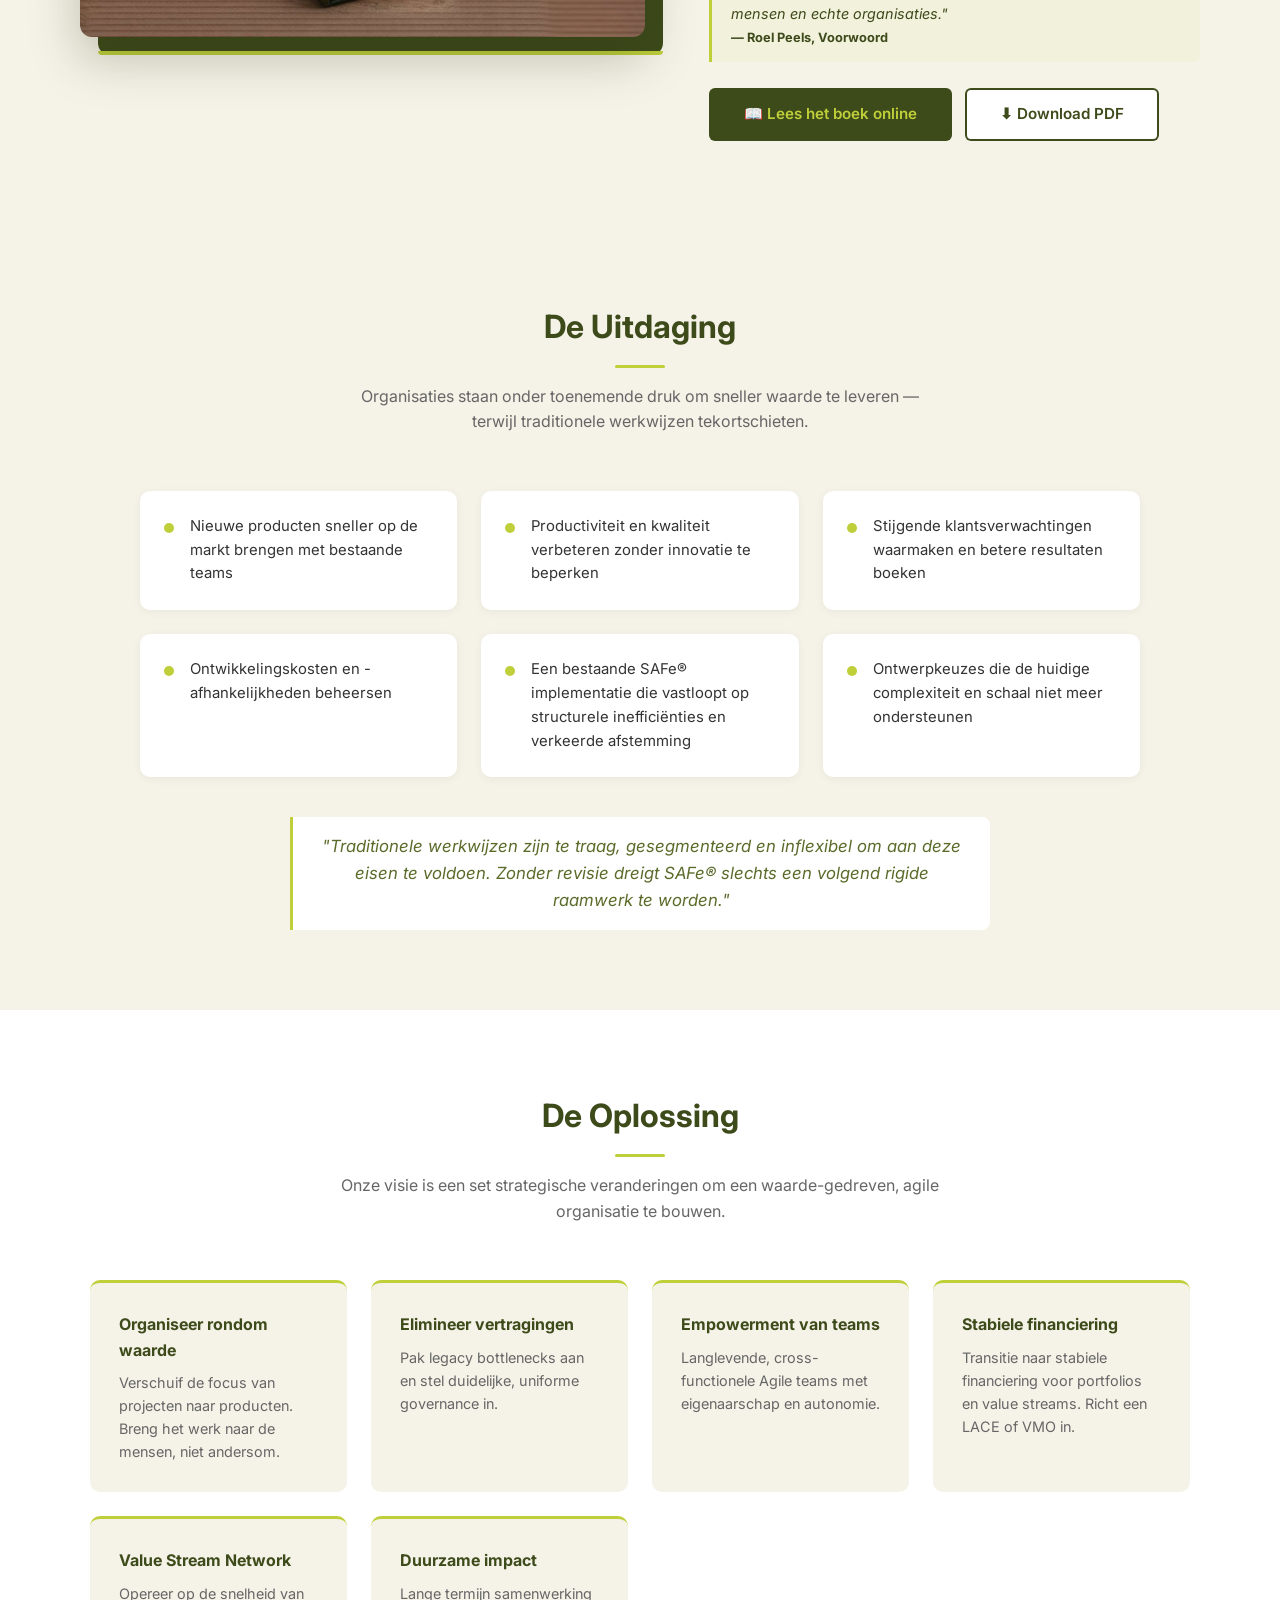
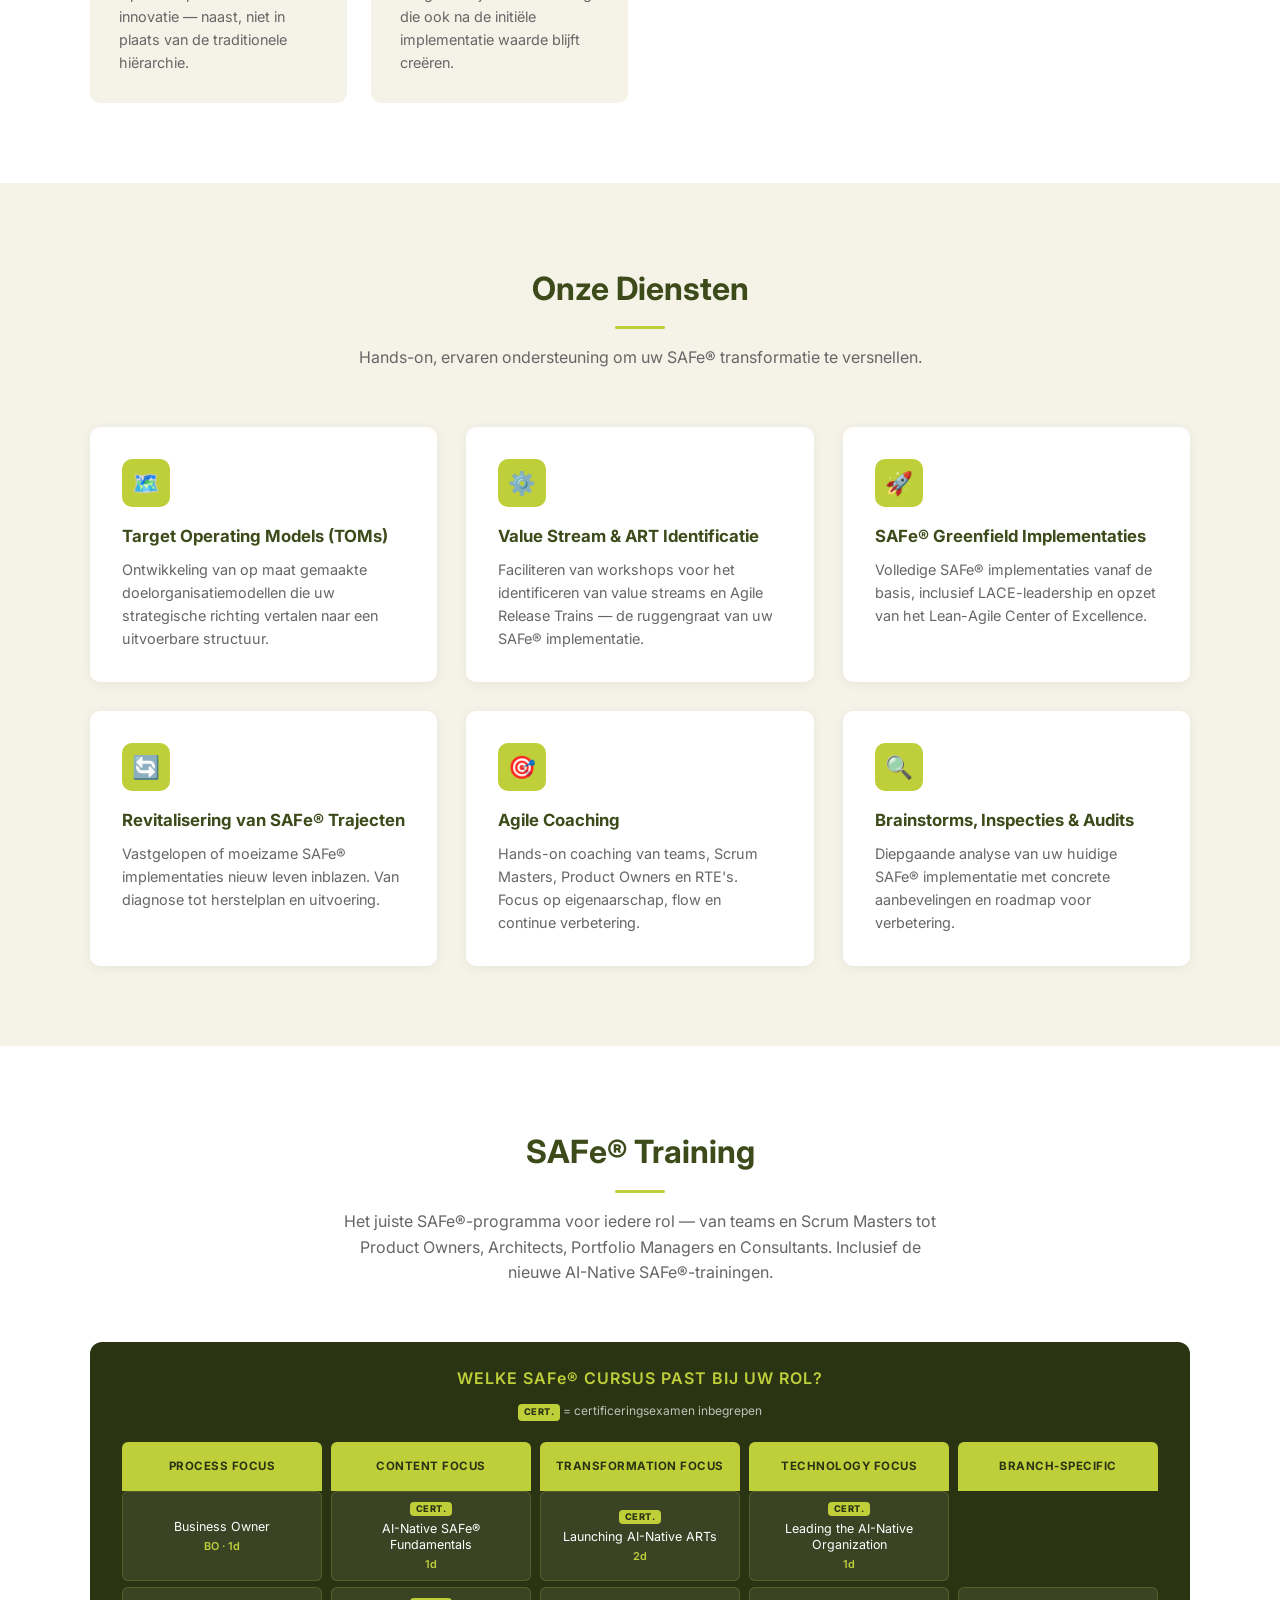
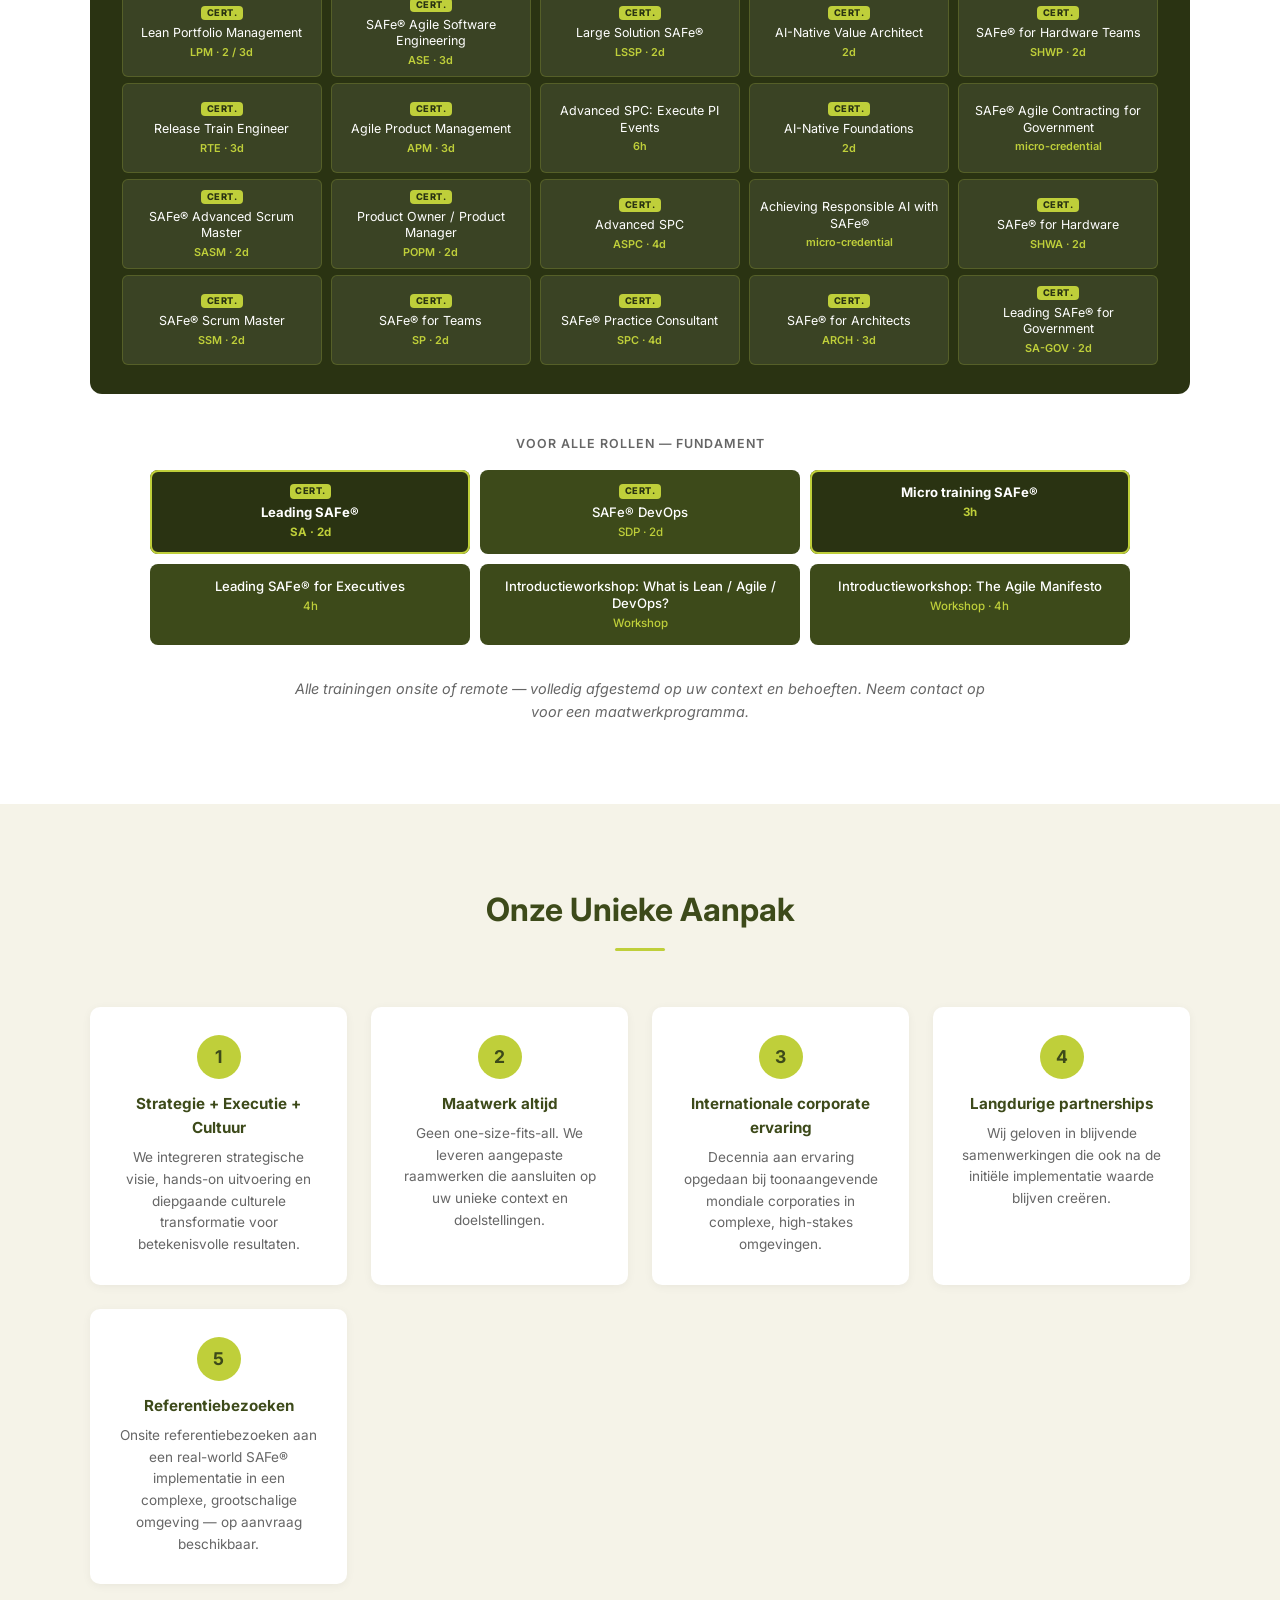
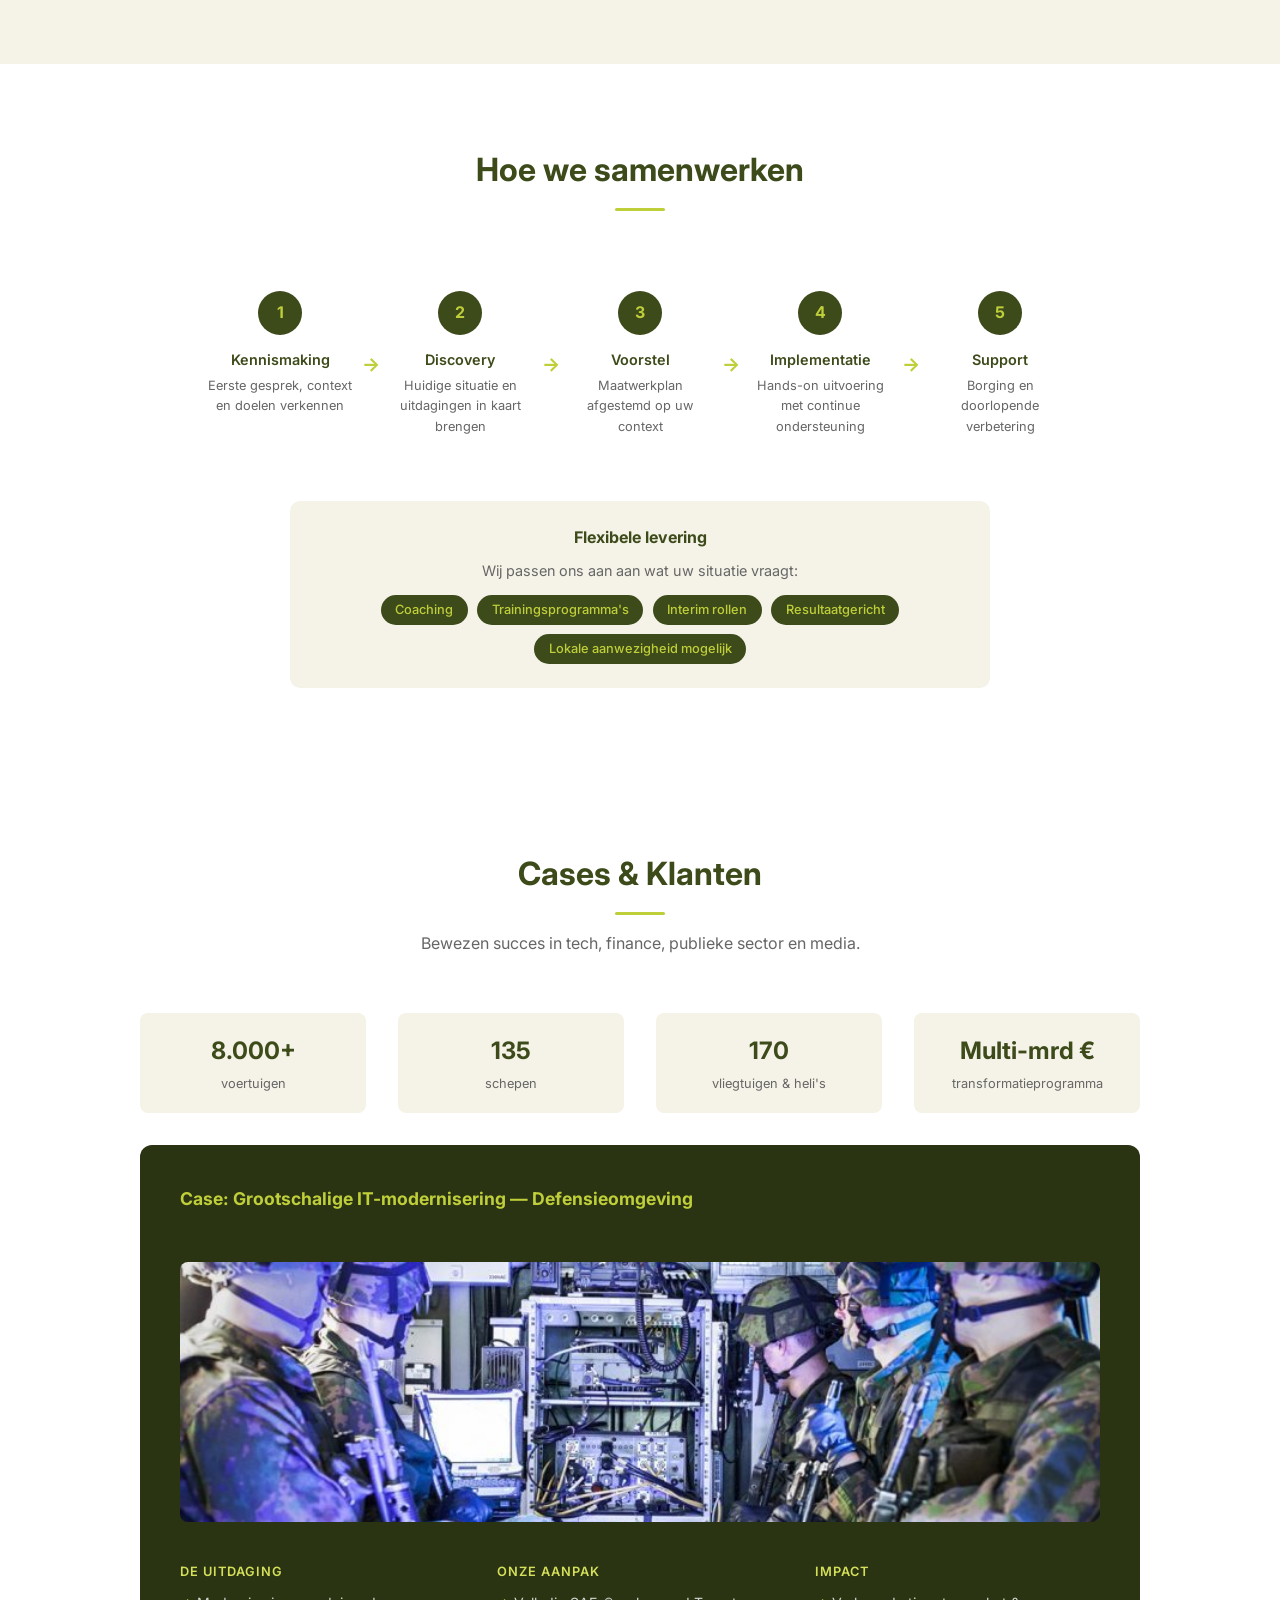
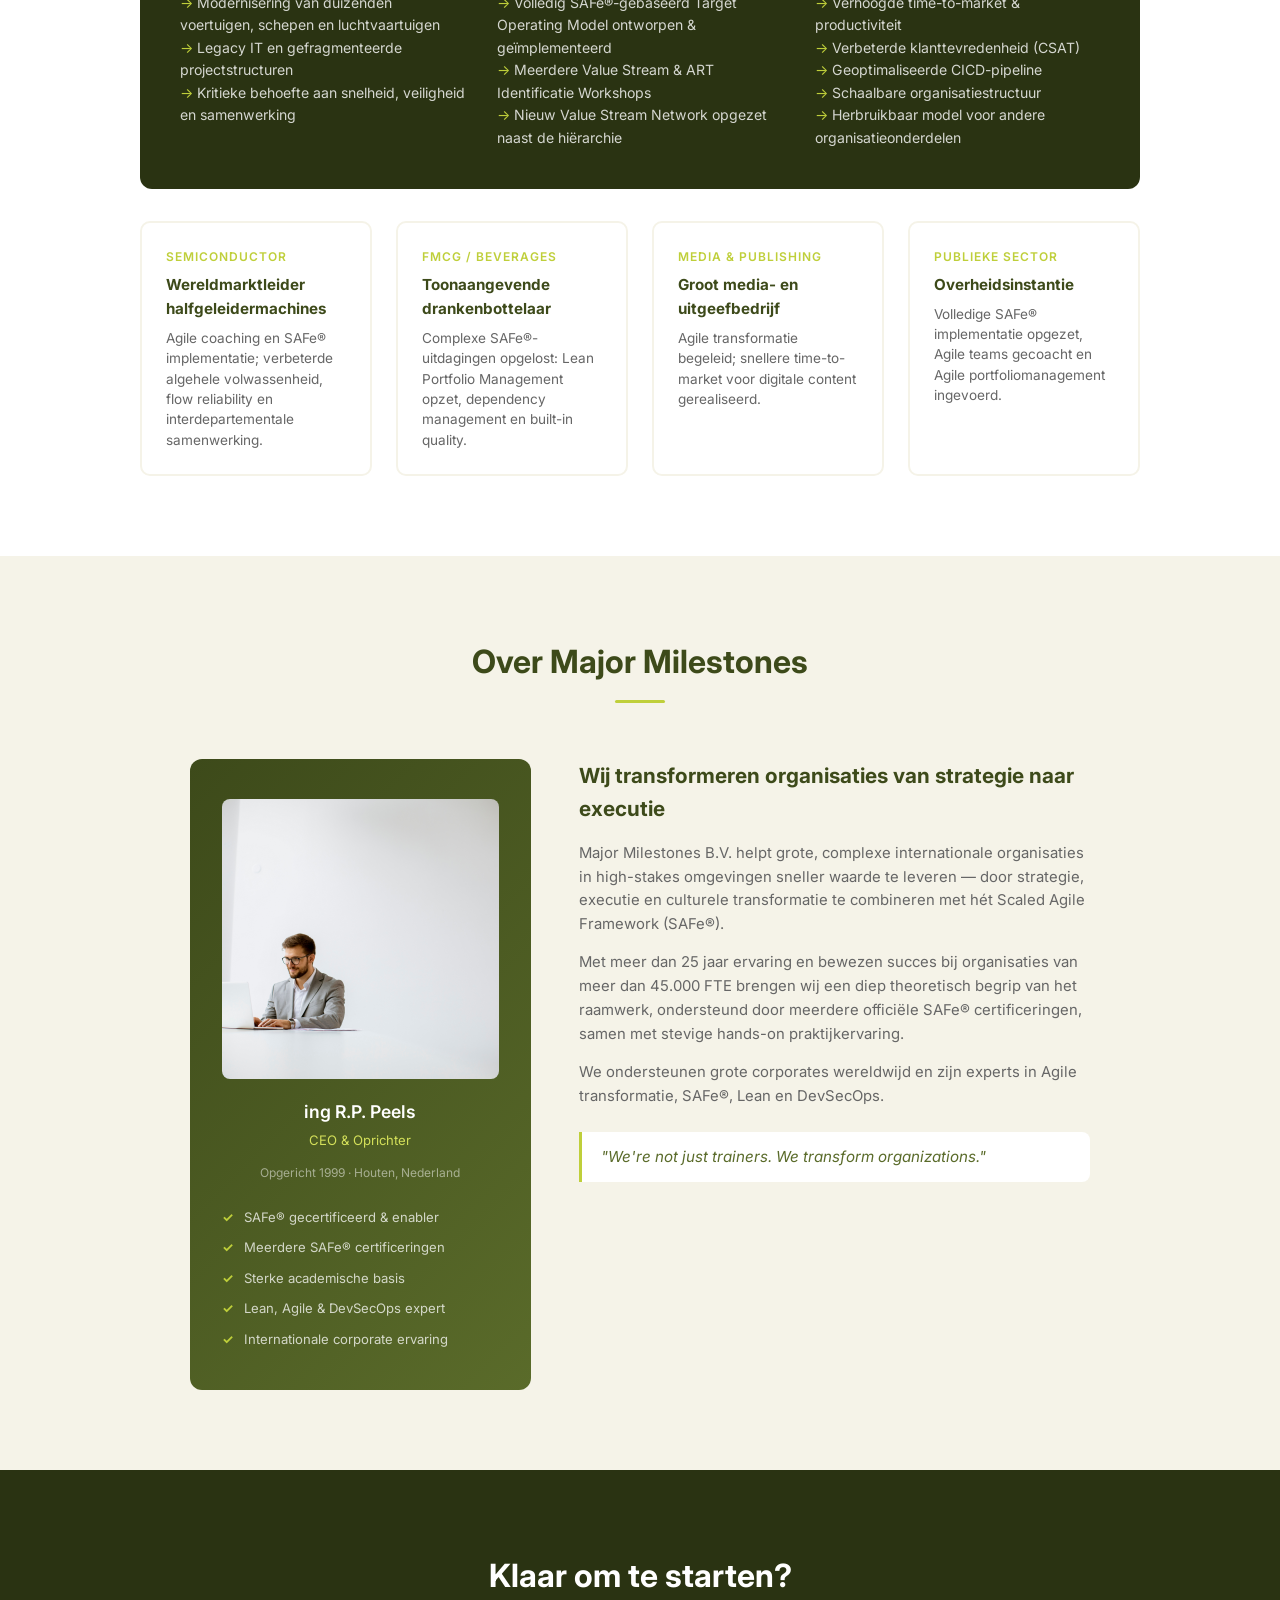
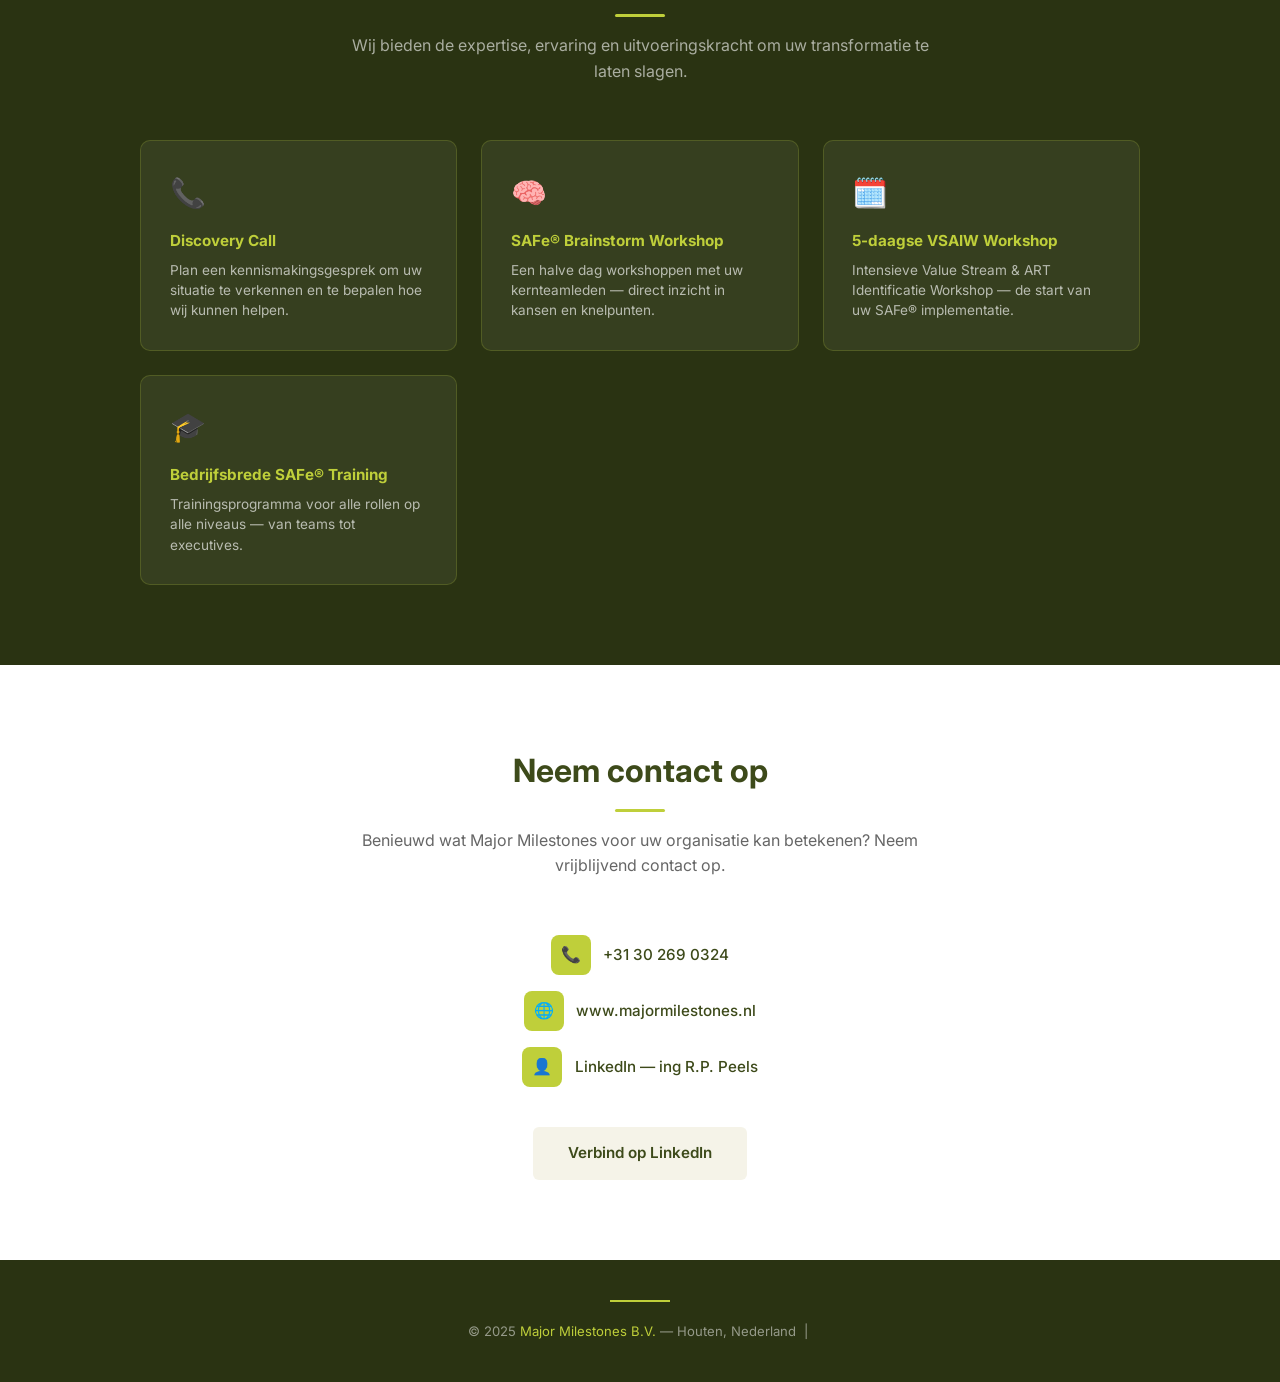
==== commit a649ae86: "Boek online bladeren op /boek/ + download PDF" ====
--- a/index.html
+++ b/index.html
@@ -952,27 +952,27 @@
 <!-- BOEK -->
 <section id="boek">
     <div class="section-header">
-        <div class="lbl">Nieuw — Oktober 2026</div>
+        <div class="lbl">Nieuw — November 2026</div>
         <h2>Mijn boek</h2>
         <div class="accent-line"></div>
     </div>
     <div class="boek-wrapper">
-        <a class="boek-foto" href="https://www.majormilestones.nl/boek/" target="_blank" title="Lees het boek online">
-            <span class="boek-badge">Nieuw · Oktober 2026</span>
+        <a class="boek-foto" href="boek/" title="Lees het boek online">
+            <span class="boek-badge">Nieuw · November 2026</span>
             <div class="boek-foto-frame">
-                <img src="[data-uri]" alt="Het boek Achter de Schermen van SAFe® Transformaties door ing. R.P. Peels" width="1400" height="933" loading="lazy">
+                <img src="images/boek-foto.jpg" alt="Het boek Achter de Schermen van SAFe® Transformaties door ing. R.P. Peels" width="1400" height="933" loading="lazy">
                 <div class="boek-lees"><span>Blader door het boek</span><span>Lees online →</span></div>
             </div>
         </a>
         <div class="boek-tekst">
-            <p class="boek-meta">Oktober 2026 &nbsp;·&nbsp; ing. R.P. Peels &nbsp;·&nbsp; 380 pagina’s</p>
+            <p class="boek-meta">November 2026 &nbsp;·&nbsp; ing. R.P. Peels &nbsp;·&nbsp; 420 pagina’s</p>
             <h3>Achter de Schermen van SAFe® Transformaties</h3>
-            <p>Vierenzestig hoofdstukken in negen delen — geboren op de werkvloer van complexe organisaties. Dit boek gaat niet over theorie. Het gaat over mensen die moeten veranderen, managers die hun rol opnieuw moeten uitvinden, en teams die leren samenwerken in een wereld die steeds sneller beweegt.</p>
+            <p>Achtenzestig hoofdstukken in negen delen — geboren op de werkvloer van complexe organisaties. Dit boek gaat niet over theorie. Het gaat over mensen die moeten veranderen, managers die hun rol opnieuw moeten uitvinden, en teams die leren samenwerken in een wereld die steeds sneller beweegt.</p>
             <p>Van concrete handleidingen over Lean Portfolio Management en LACE Kanban tot brede beschouwingen over leiderschap, cultuur en de evolutie van Agile. De vragen die niemand hardop durft te stellen — en de antwoorden die in de praktijk zijn gevonden.</p>
             <div class="boek-quote">"Niets van wat hier staat is vanuit een ivoren toren geschreven. Elk hoofdstuk heeft zijn wortels in echte vraagstukken, echte mensen en echte organisaties."<br><strong style="font-style:normal;font-size:.8rem;color:var(--dark-olive);">— Roel Peels, Voorwoord</strong></div>
             <div class="boek-acties">
-                <a href="https://www.majormilestones.nl/boek/" target="_blank" class="btn btn-boek">📖 Lees het boek online</a>
-                <a href="https://www.majormilestones.nl/boek/boek.pdf" target="_blank" class="btn btn-boek-dl" download="Achter-de-Schermen-van-SAFe-Transformaties-Roel-Peels.pdf">⬇ Download PDF</a>
+                <a href="boek/" class="btn btn-boek">📖 Lees het boek online</a>
+                <a href="boek/boek.pdf" class="btn btn-boek-dl" download="Achter-de-Schermen-van-SAFe-Transformaties-Roel-Peels.pdf">⬇ Download PDF</a>
             </div>
         </div>
     </div>
@@ -1344,7 +1344,7 @@
     </div>
     <div class="about-wrapper">
         <div class="about-visual">
-            <img src="[data-uri]" alt="Roel Peels — CEO Major Milestones B.V." class="about-photo" onerror="this.style.display='none'">
+            <img src="images/roel-foto.jpg" alt="Roel Peels — CEO Major Milestones B.V." class="about-photo" onerror="this.style.display='none'">
 
             <div class="name">ing R.P. Peels</div>
             <div class="role">CEO &amp; Oprichter</div>
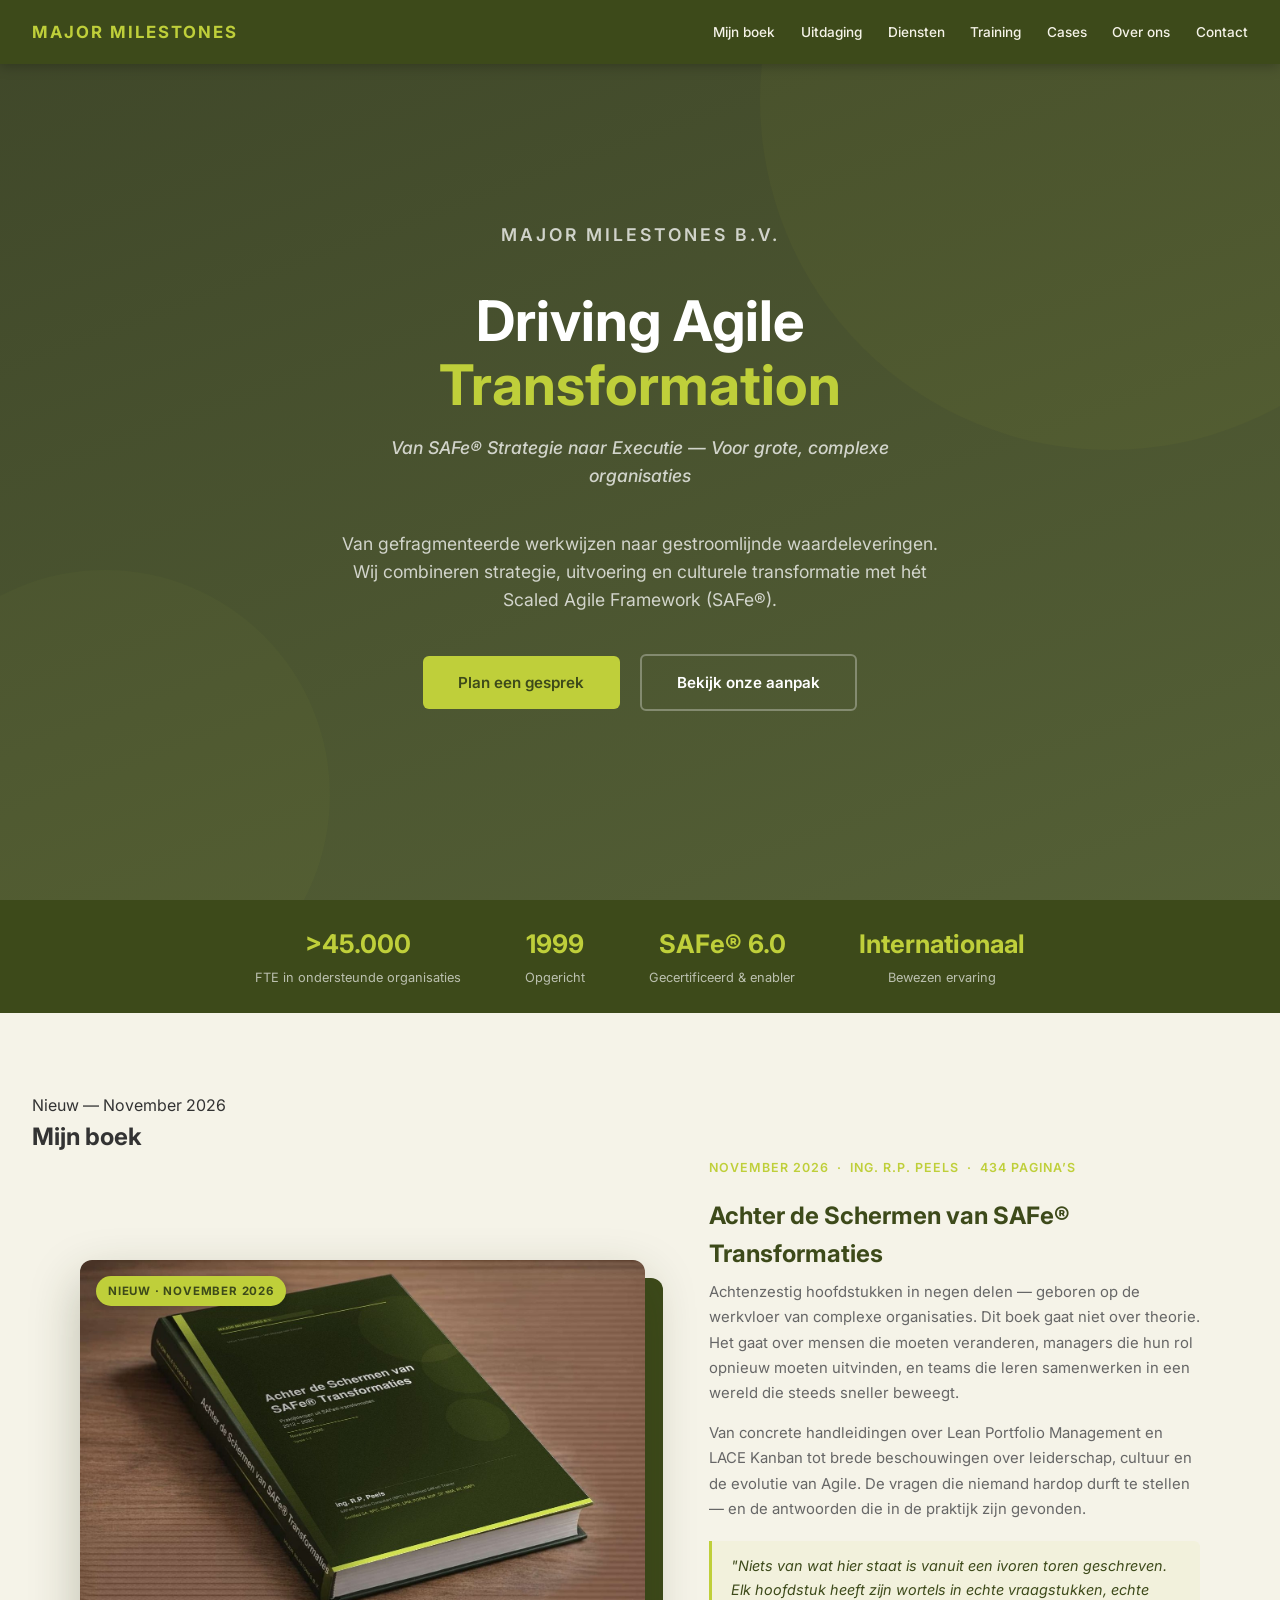
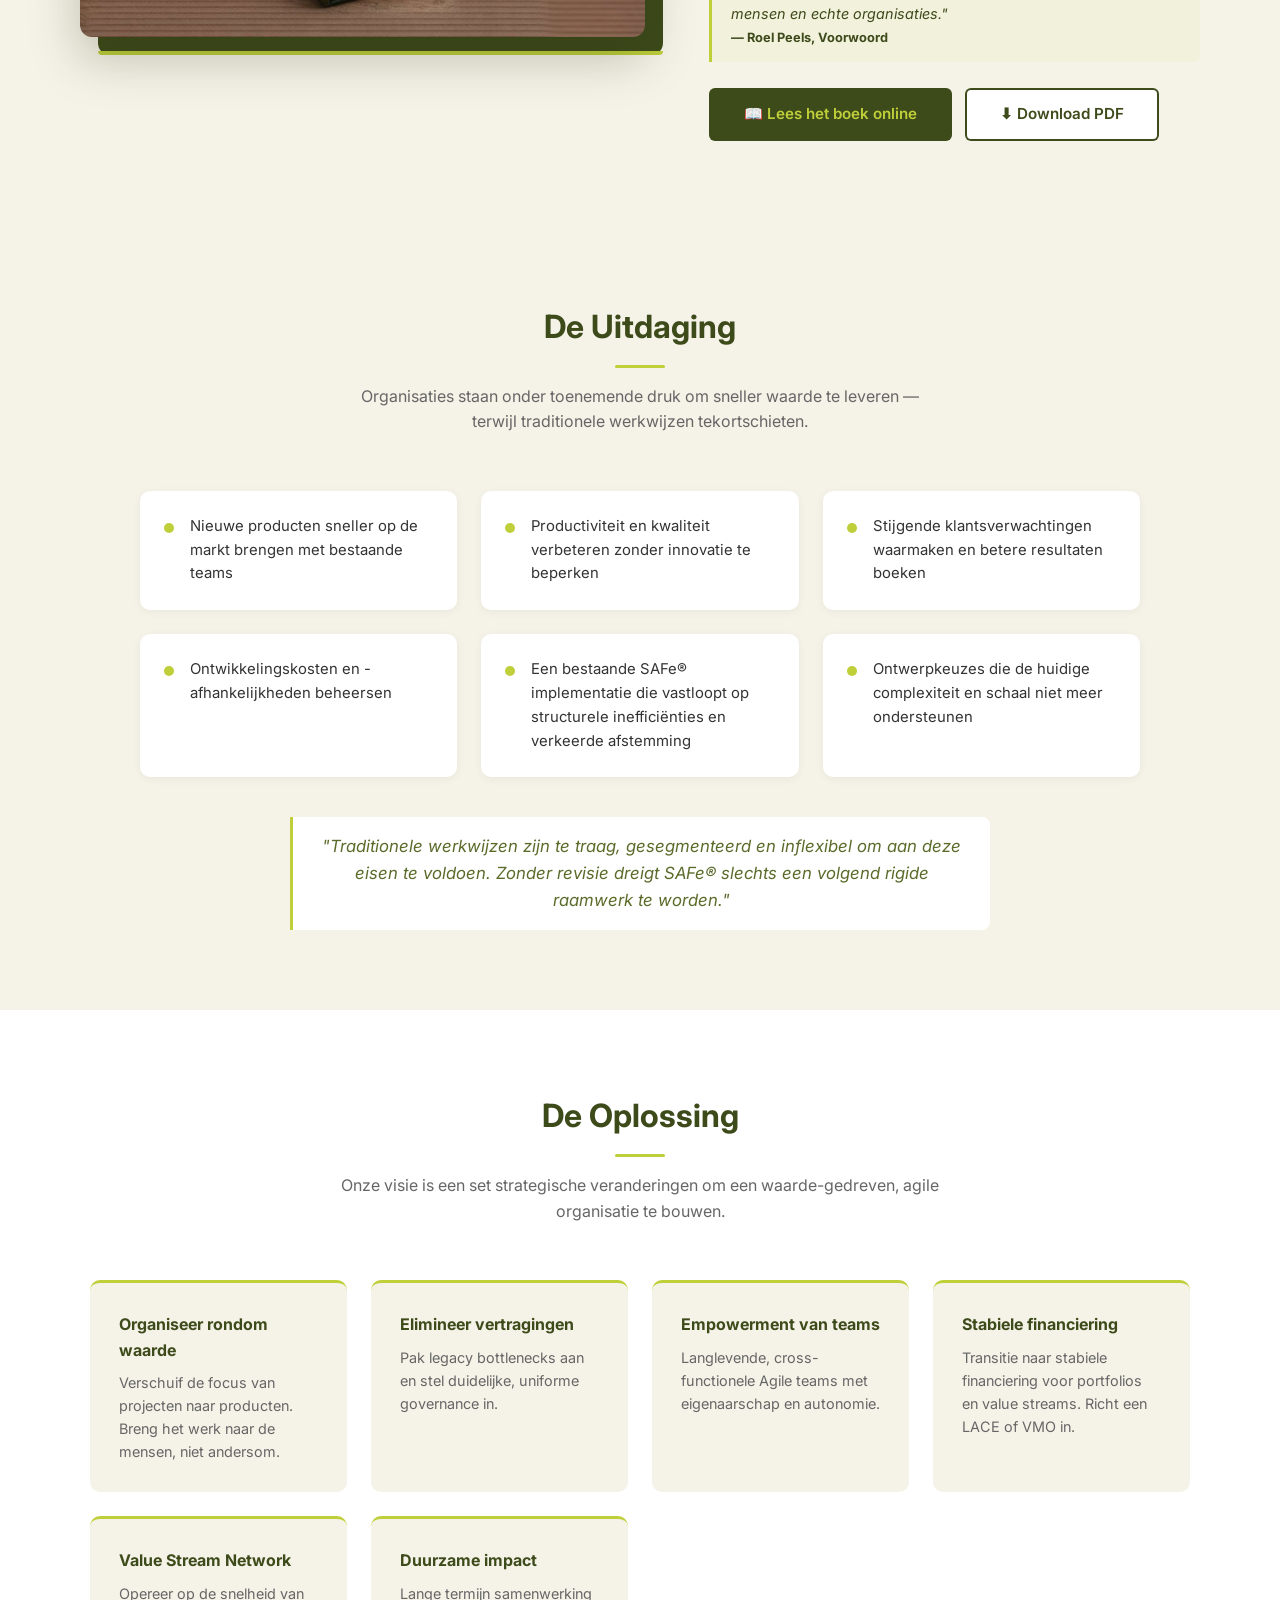
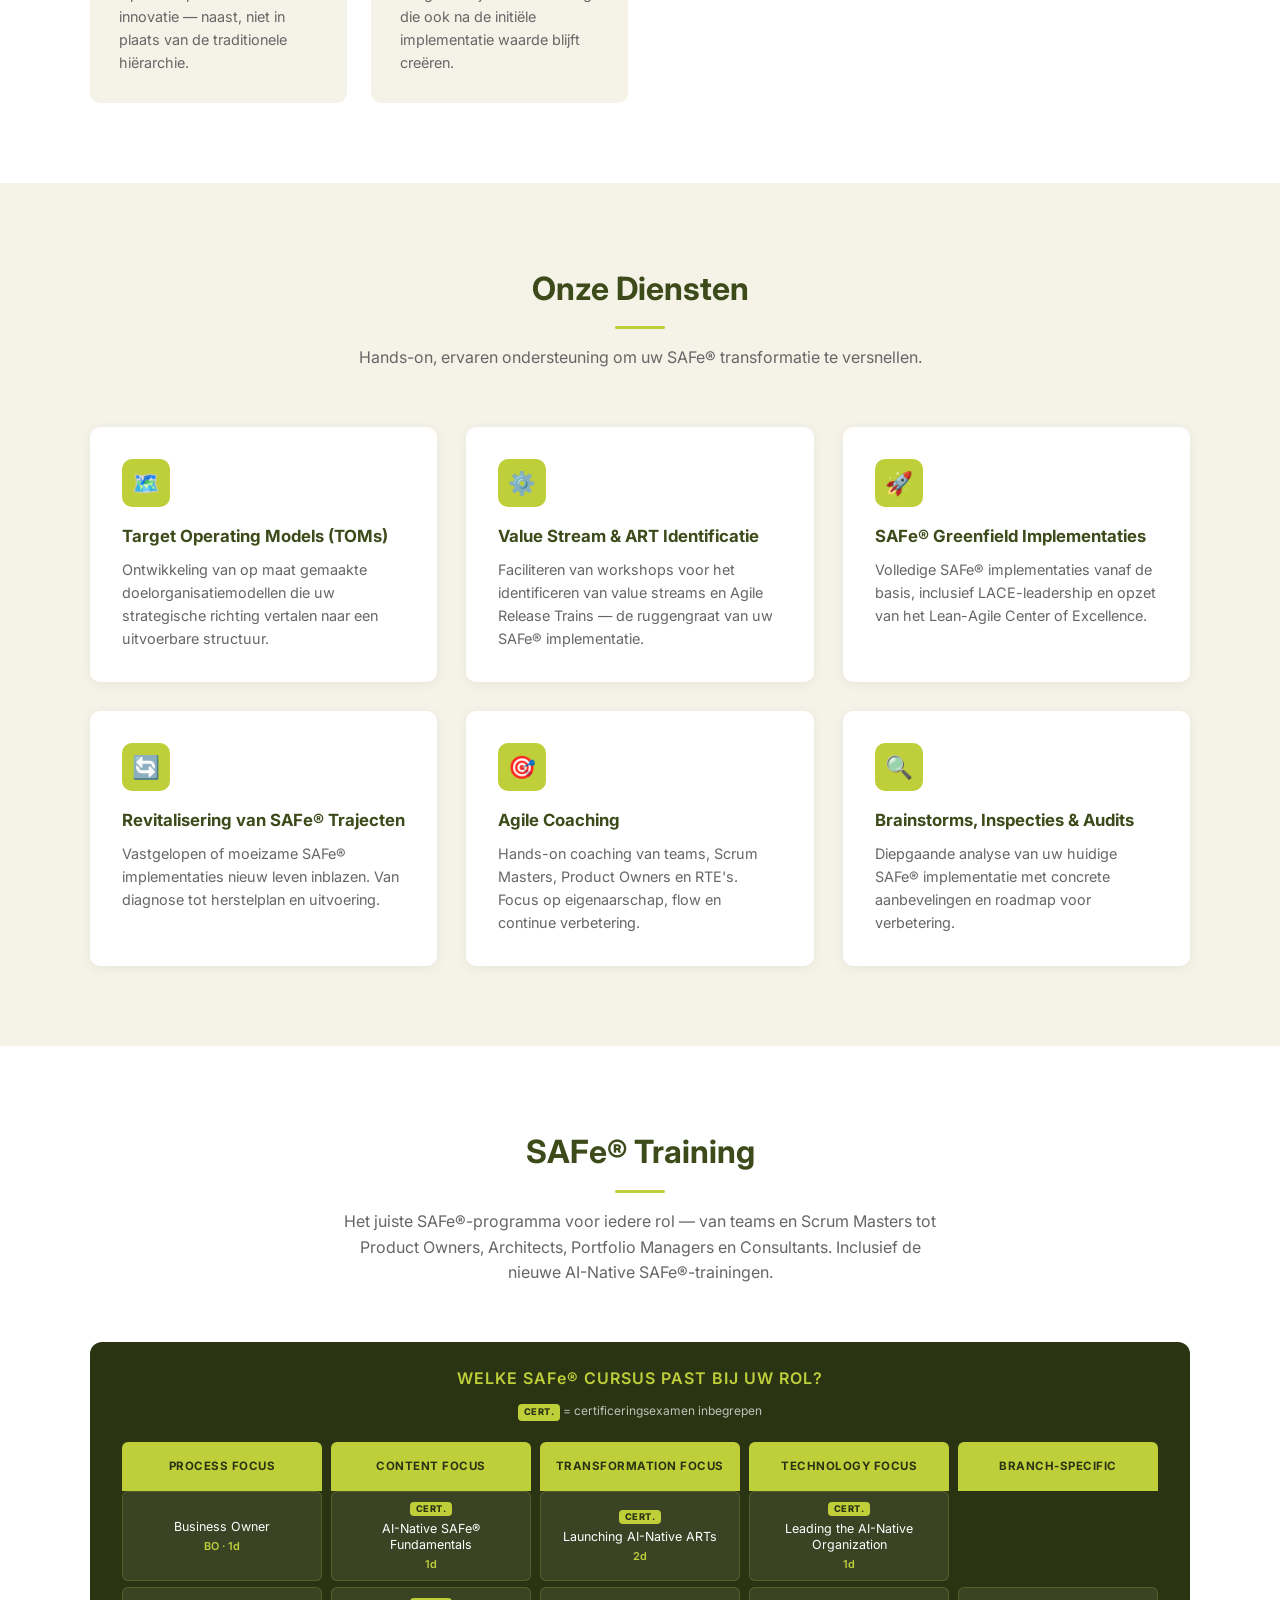
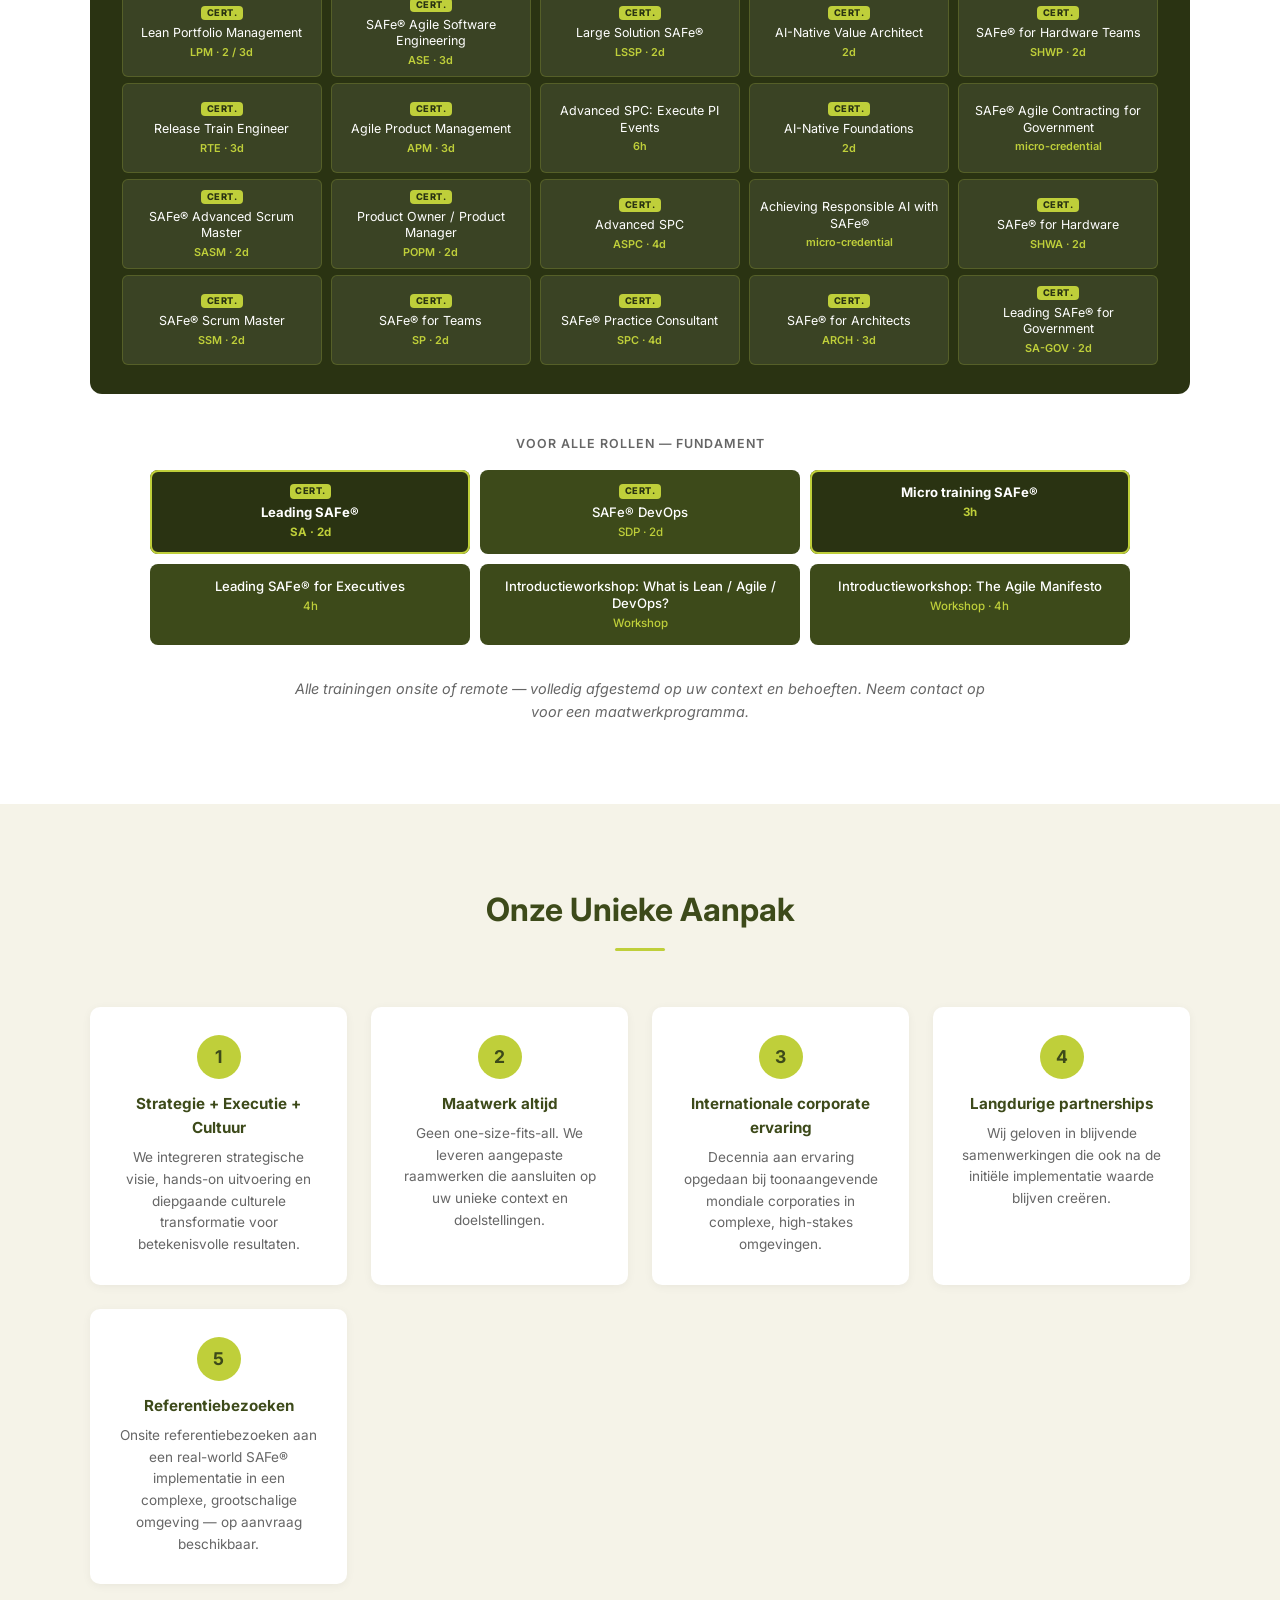
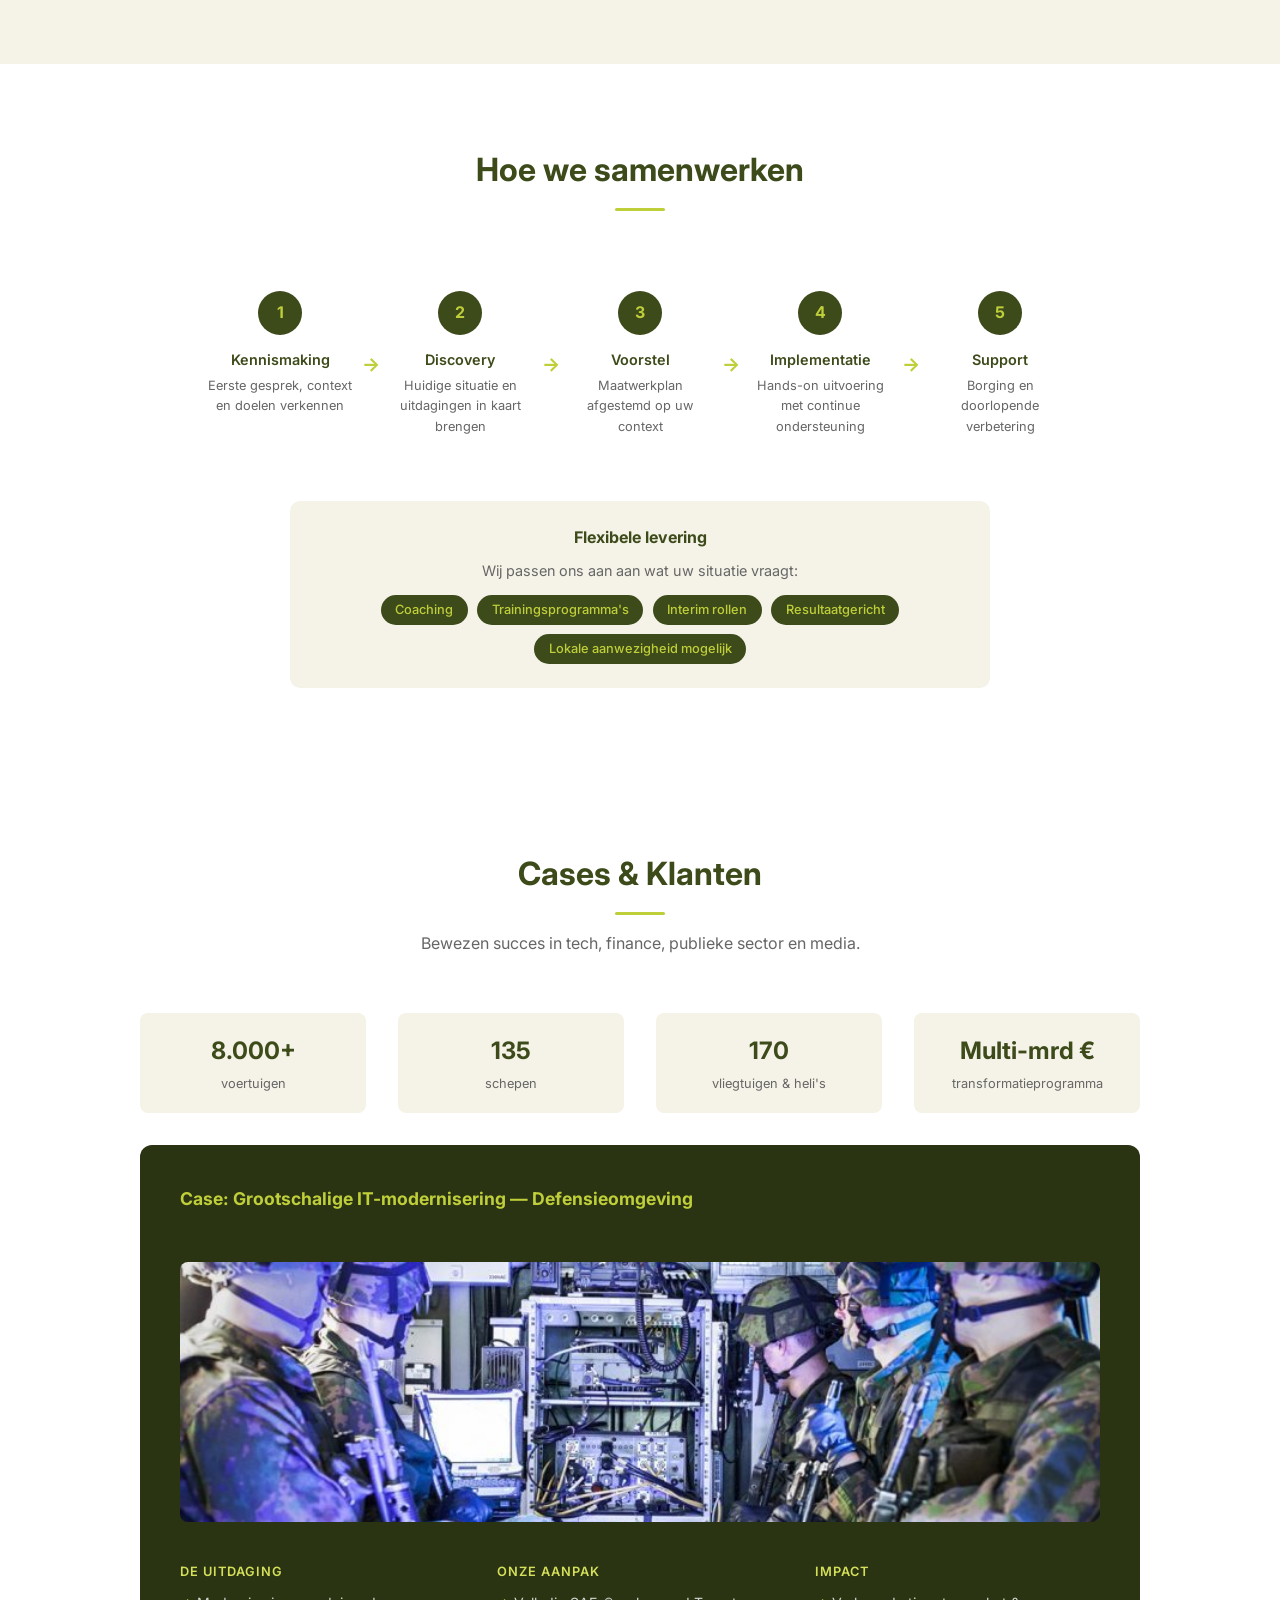
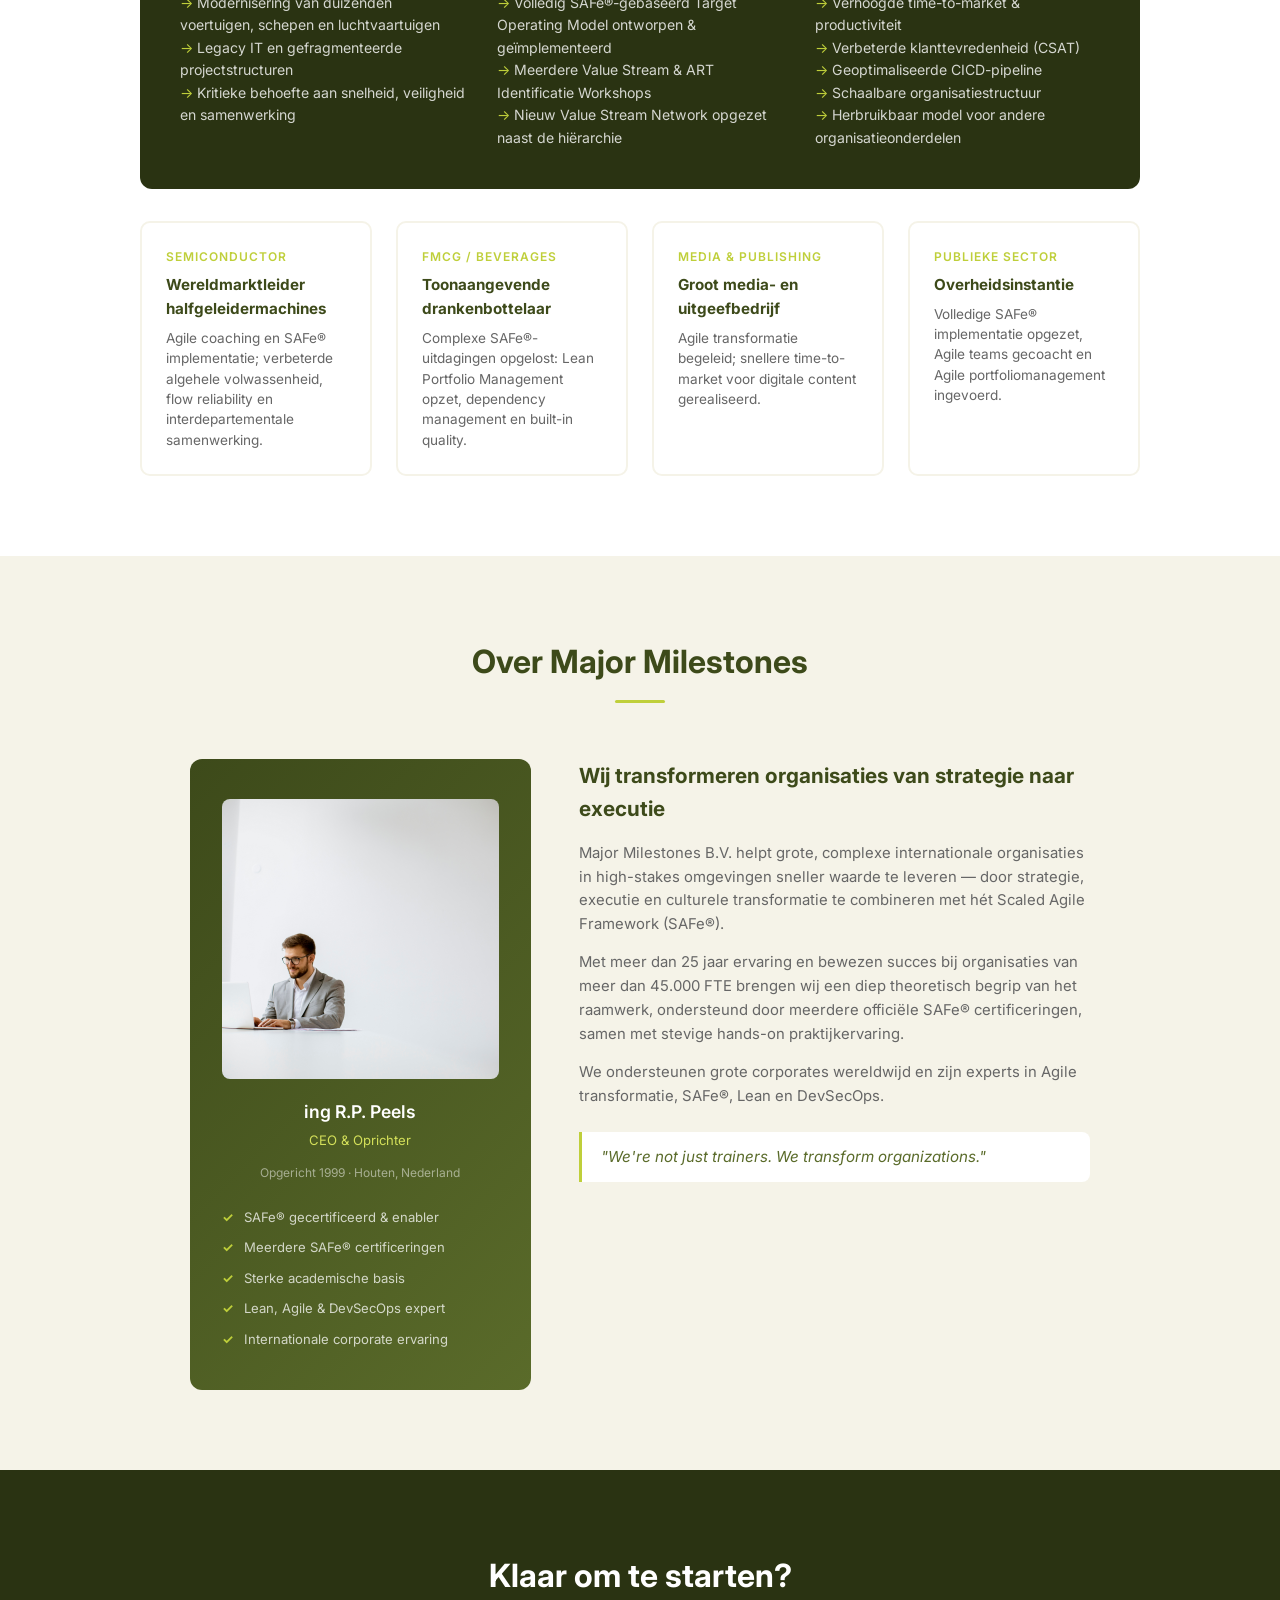
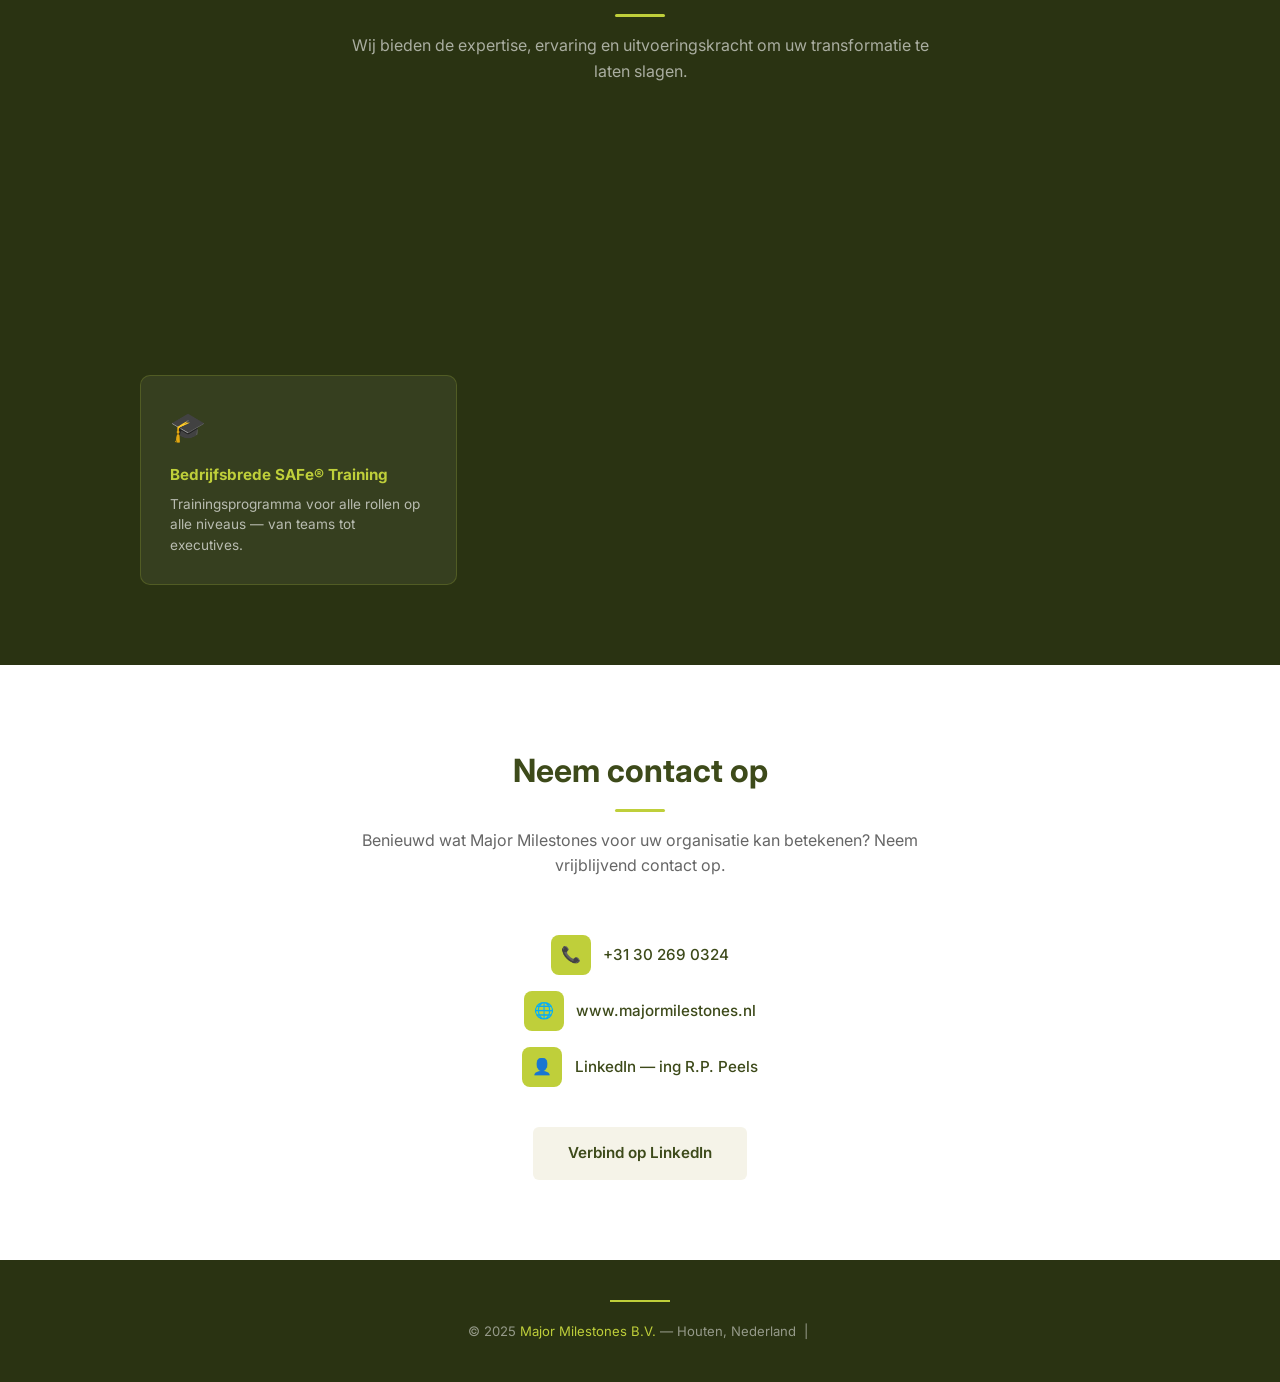
==== commit 75625aff: "Boek online bladeren op /boek/ + download PDF" ====
--- a/index.html
+++ b/index.html
@@ -965,7 +965,7 @@
             </div>
         </a>
         <div class="boek-tekst">
-            <p class="boek-meta">November 2026 &nbsp;·&nbsp; ing. R.P. Peels &nbsp;·&nbsp; 420 pagina’s</p>
+            <p class="boek-meta">November 2026 &nbsp;·&nbsp; ing. R.P. Peels &nbsp;·&nbsp; 434 pagina’s</p>
             <h3>Achter de Schermen van SAFe® Transformaties</h3>
             <p>Achtenzestig hoofdstukken in negen delen — geboren op de werkvloer van complexe organisaties. Dit boek gaat niet over theorie. Het gaat over mensen die moeten veranderen, managers die hun rol opnieuw moeten uitvinden, en teams die leren samenwerken in een wereld die steeds sneller beweegt.</p>
             <p>Van concrete handleidingen over Lean Portfolio Management en LACE Kanban tot brede beschouwingen over leiderschap, cultuur en de evolutie van Agile. De vragen die niemand hardop durft te stellen — en de antwoorden die in de praktijk zijn gevonden.</p>
